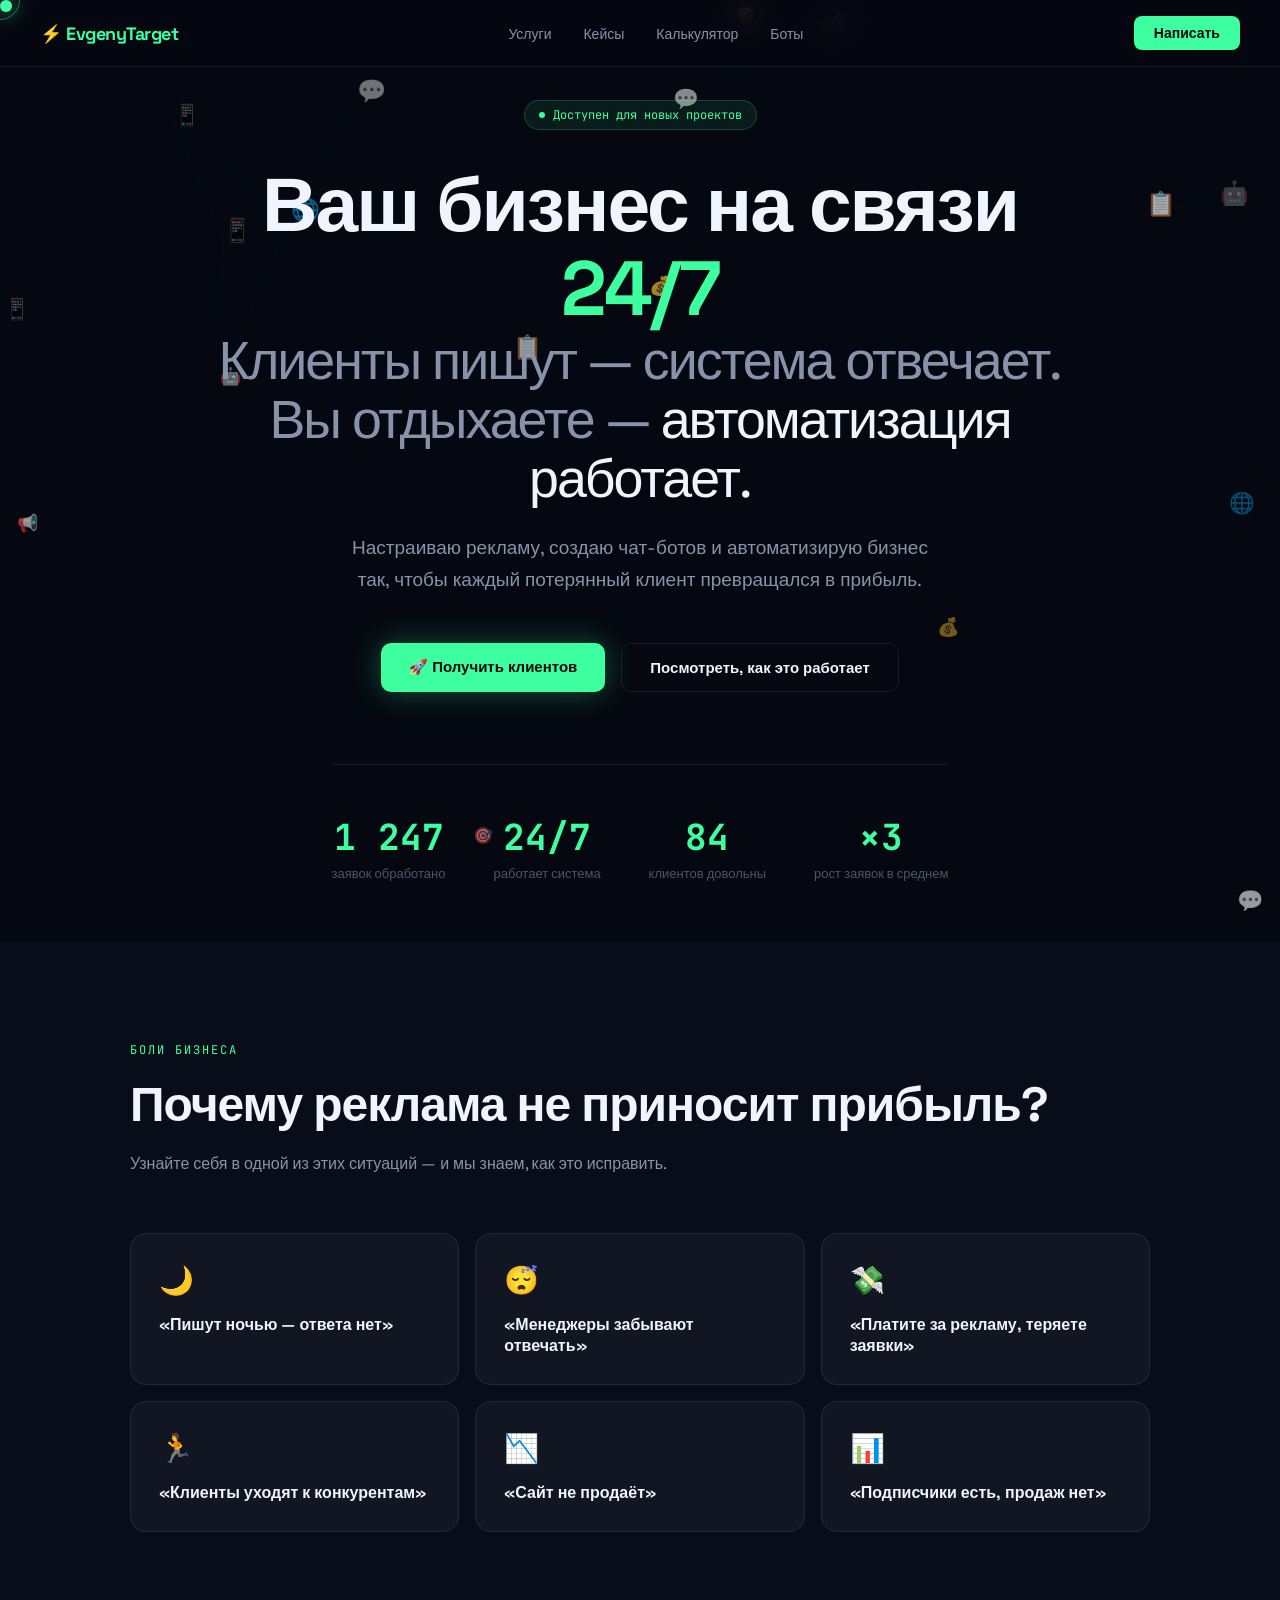
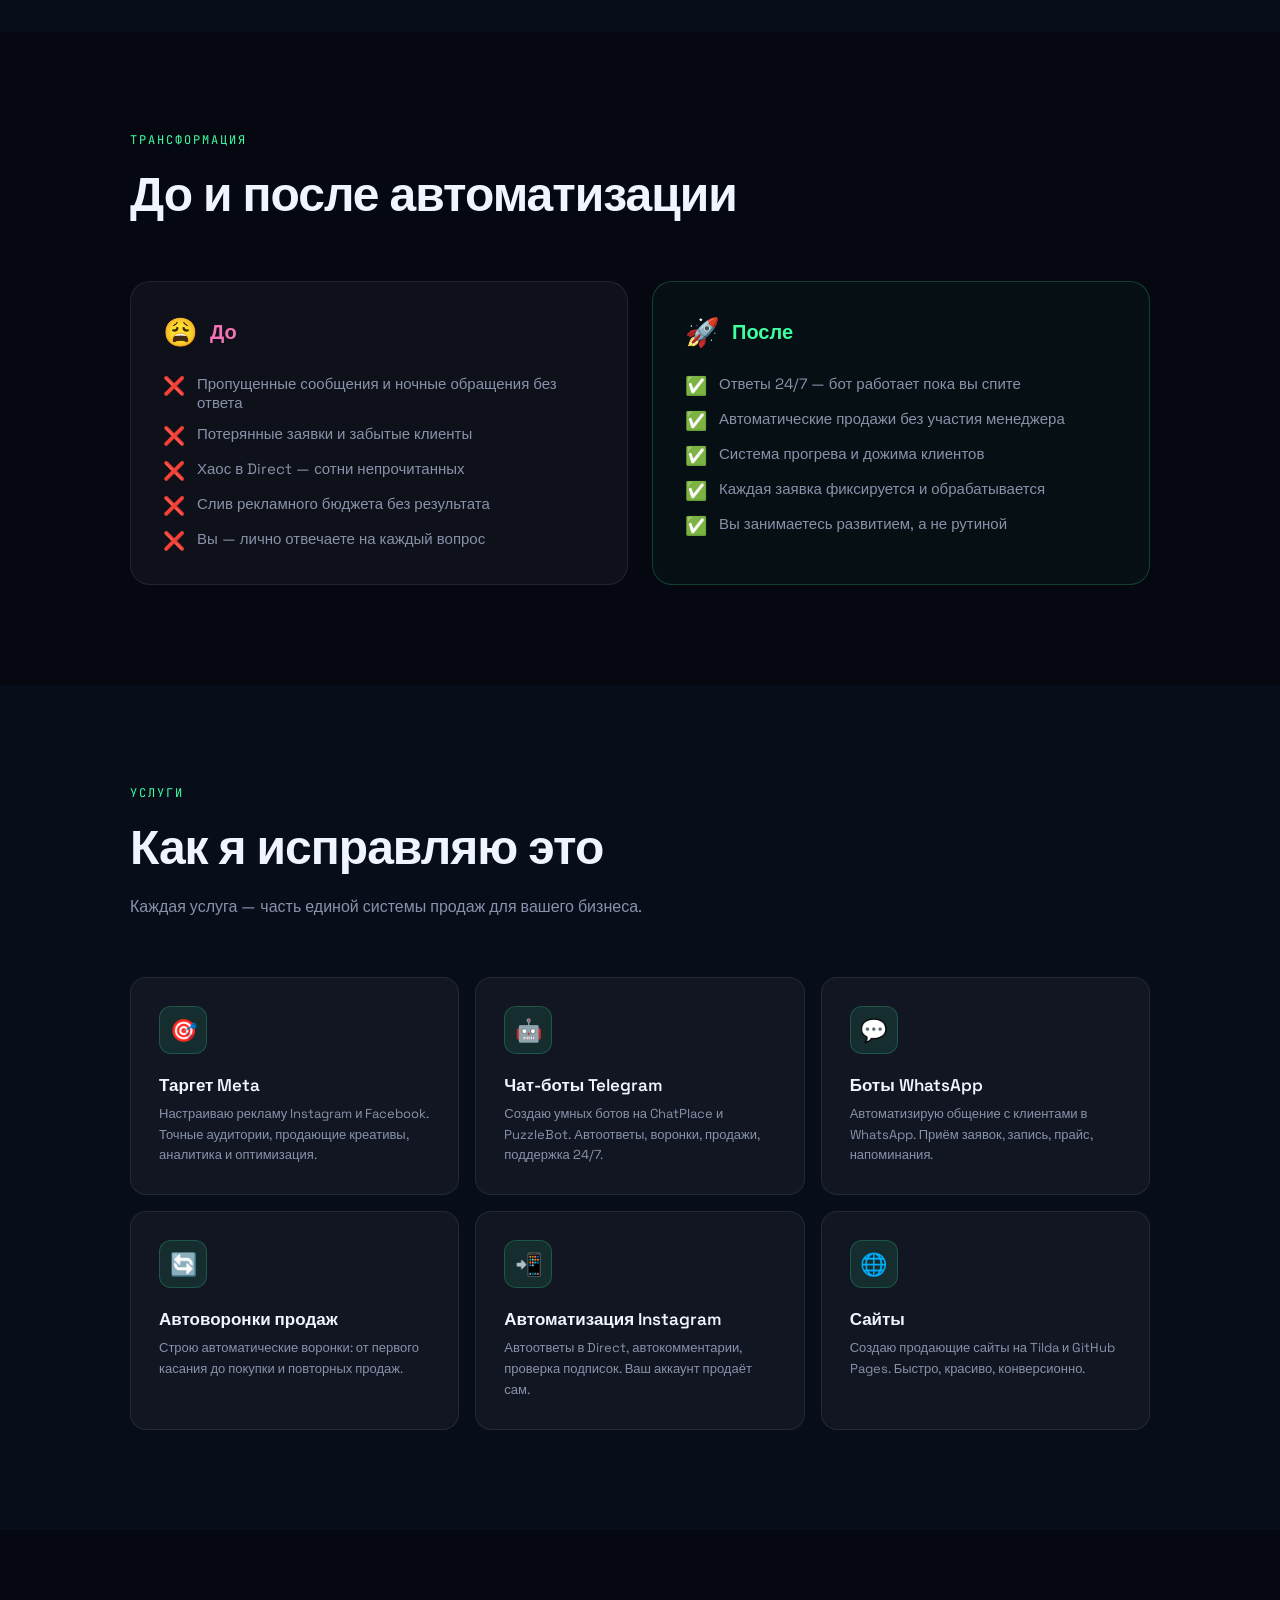
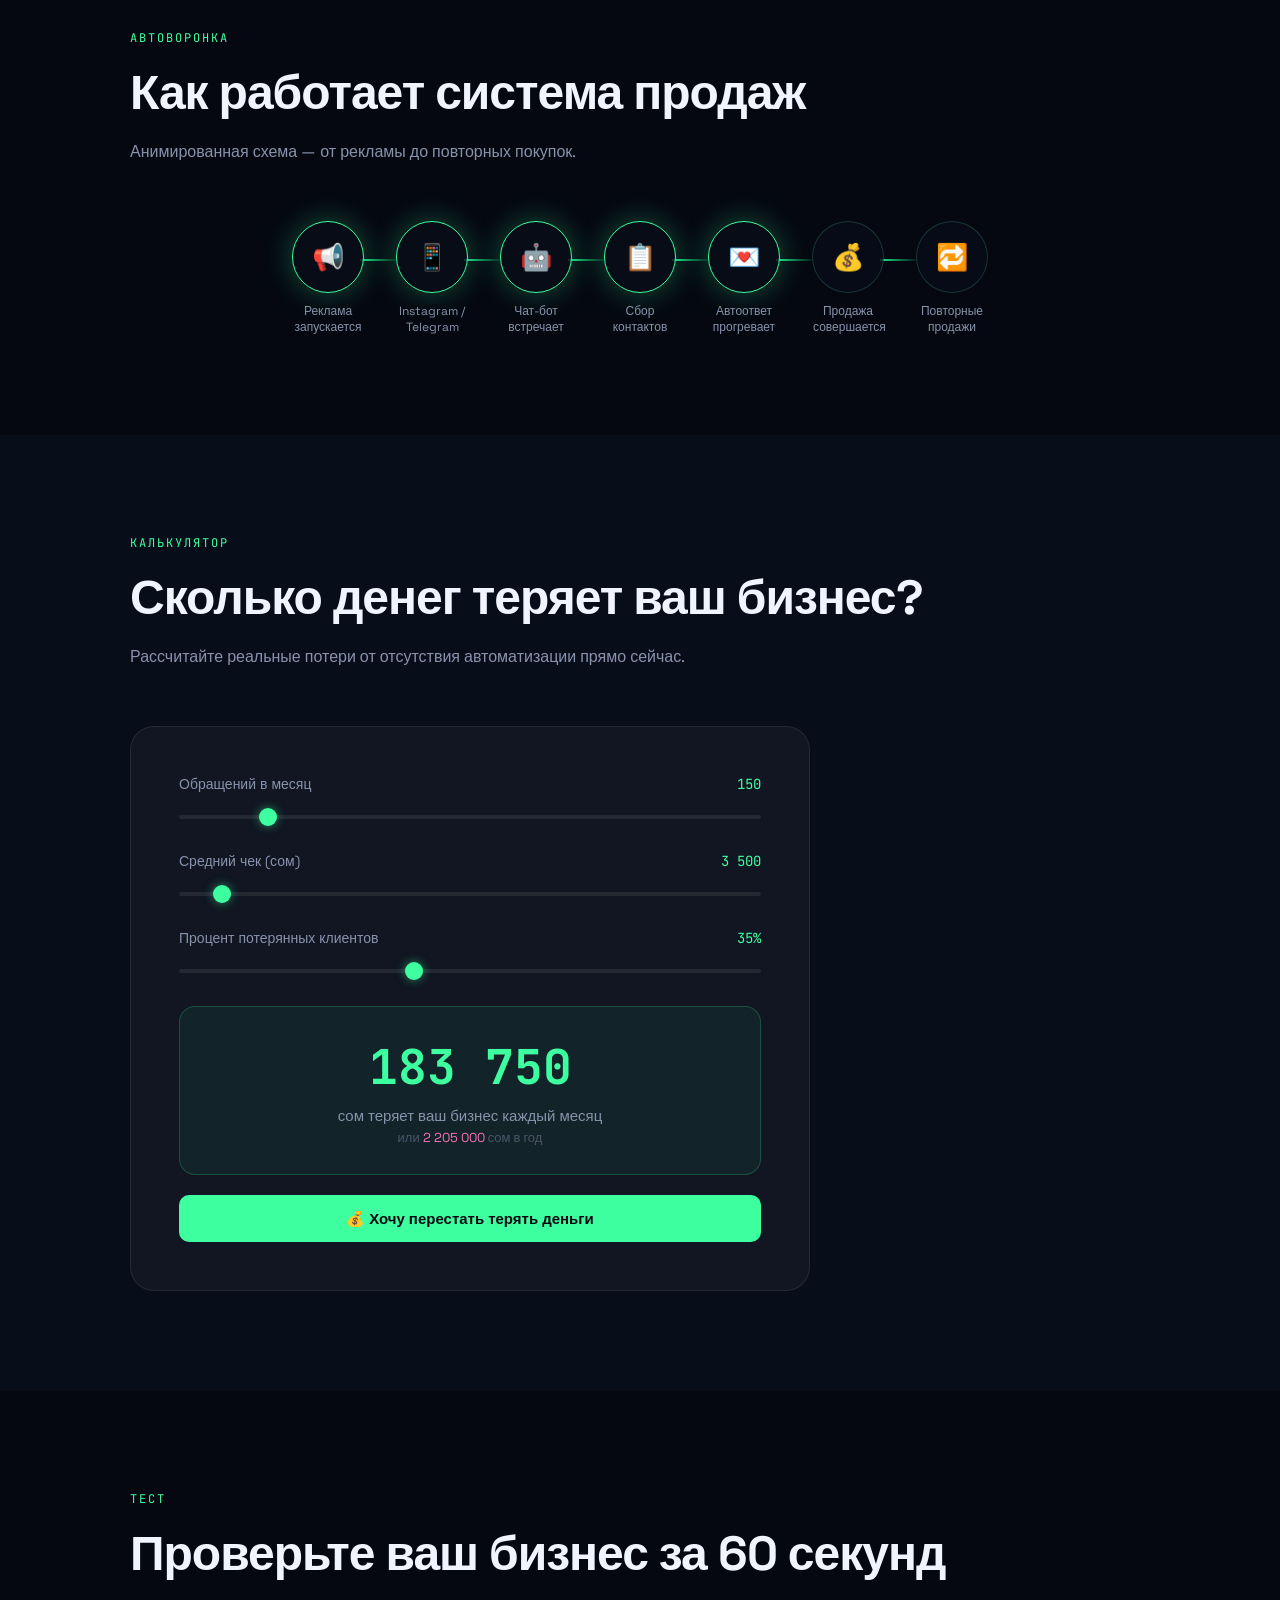
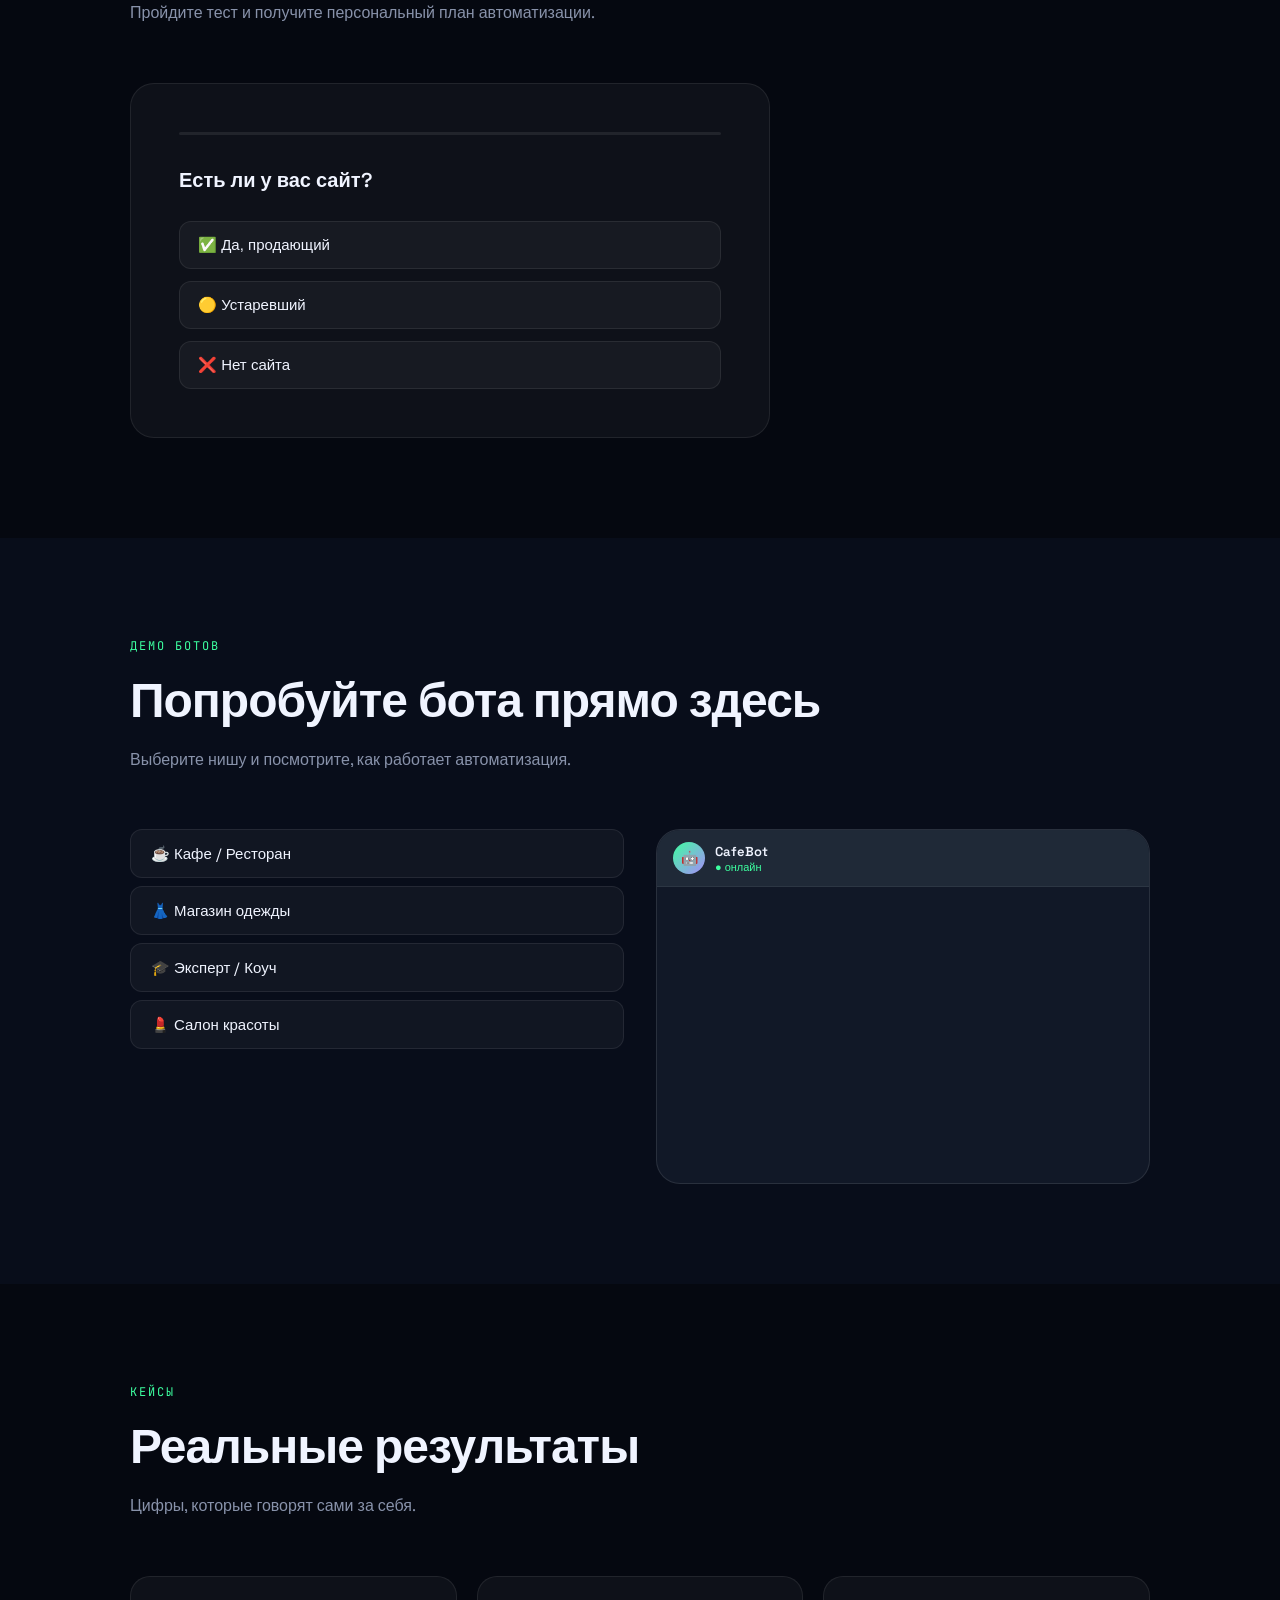
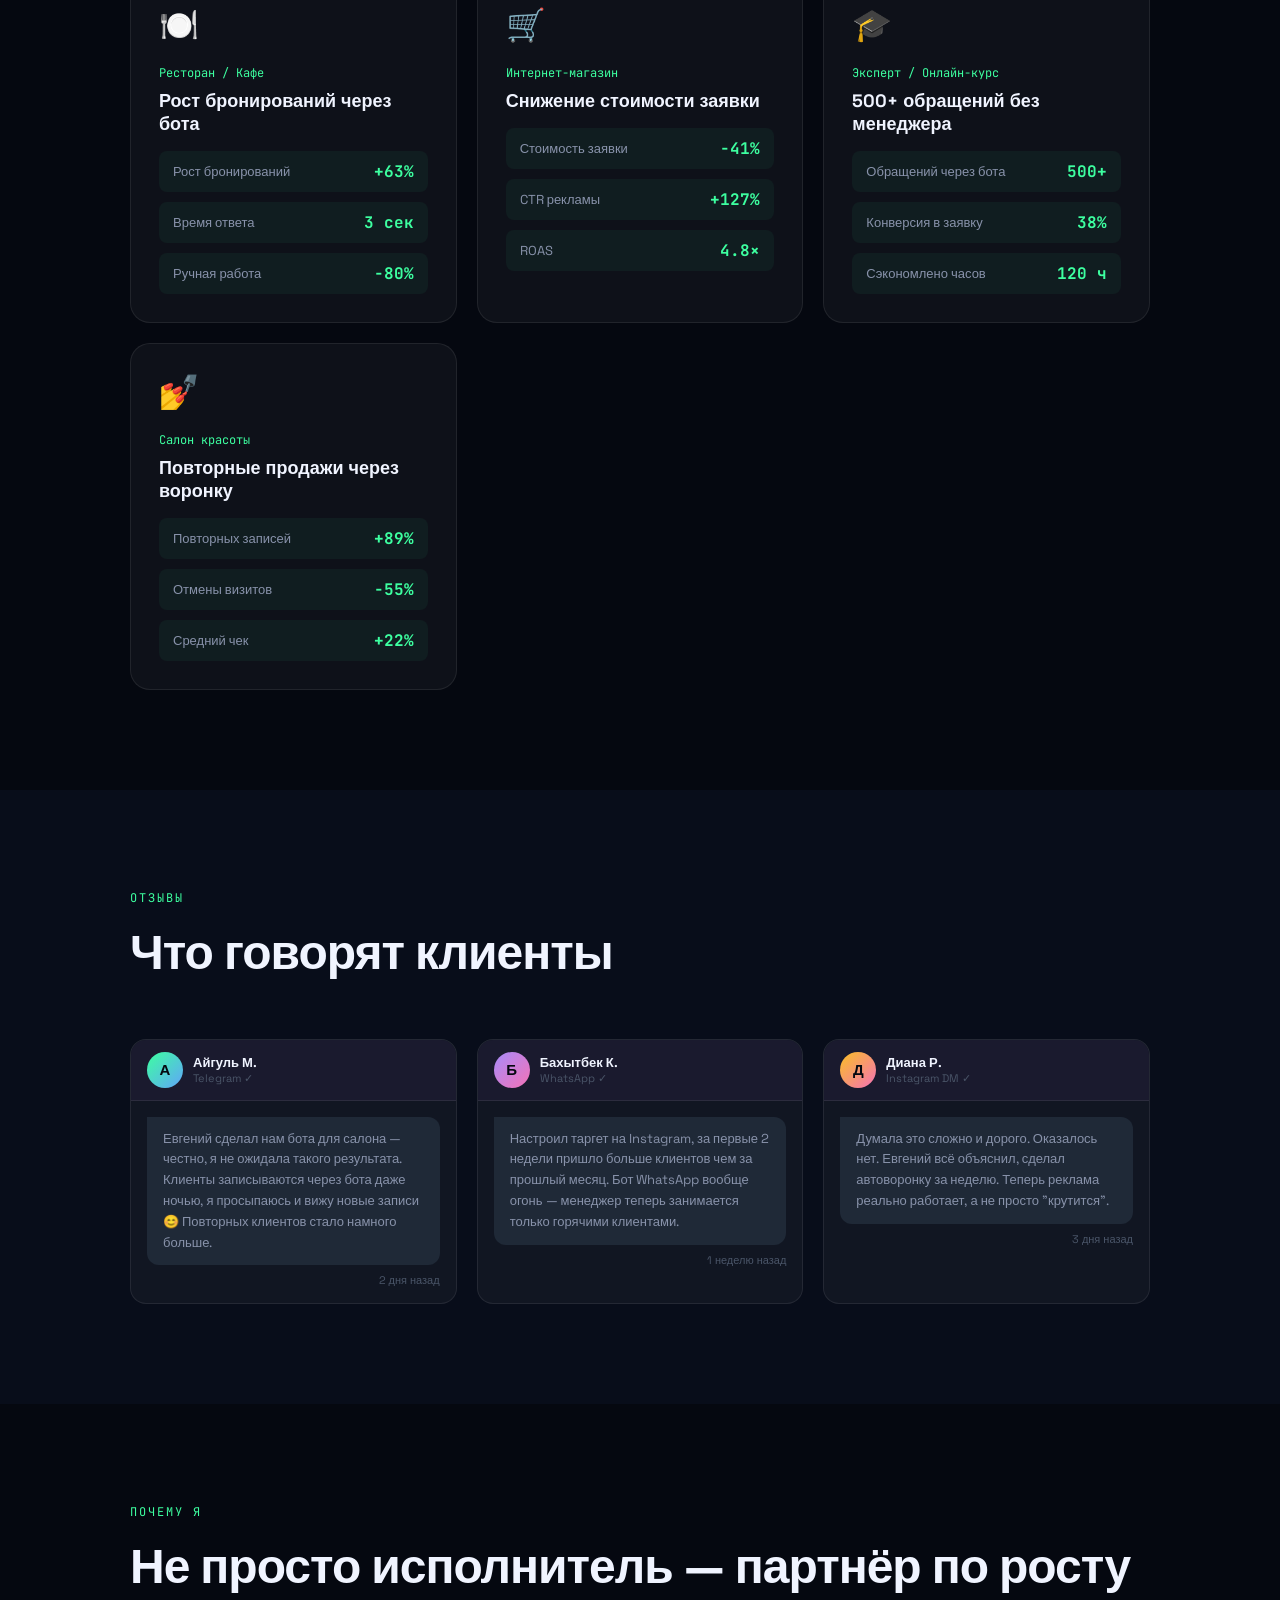
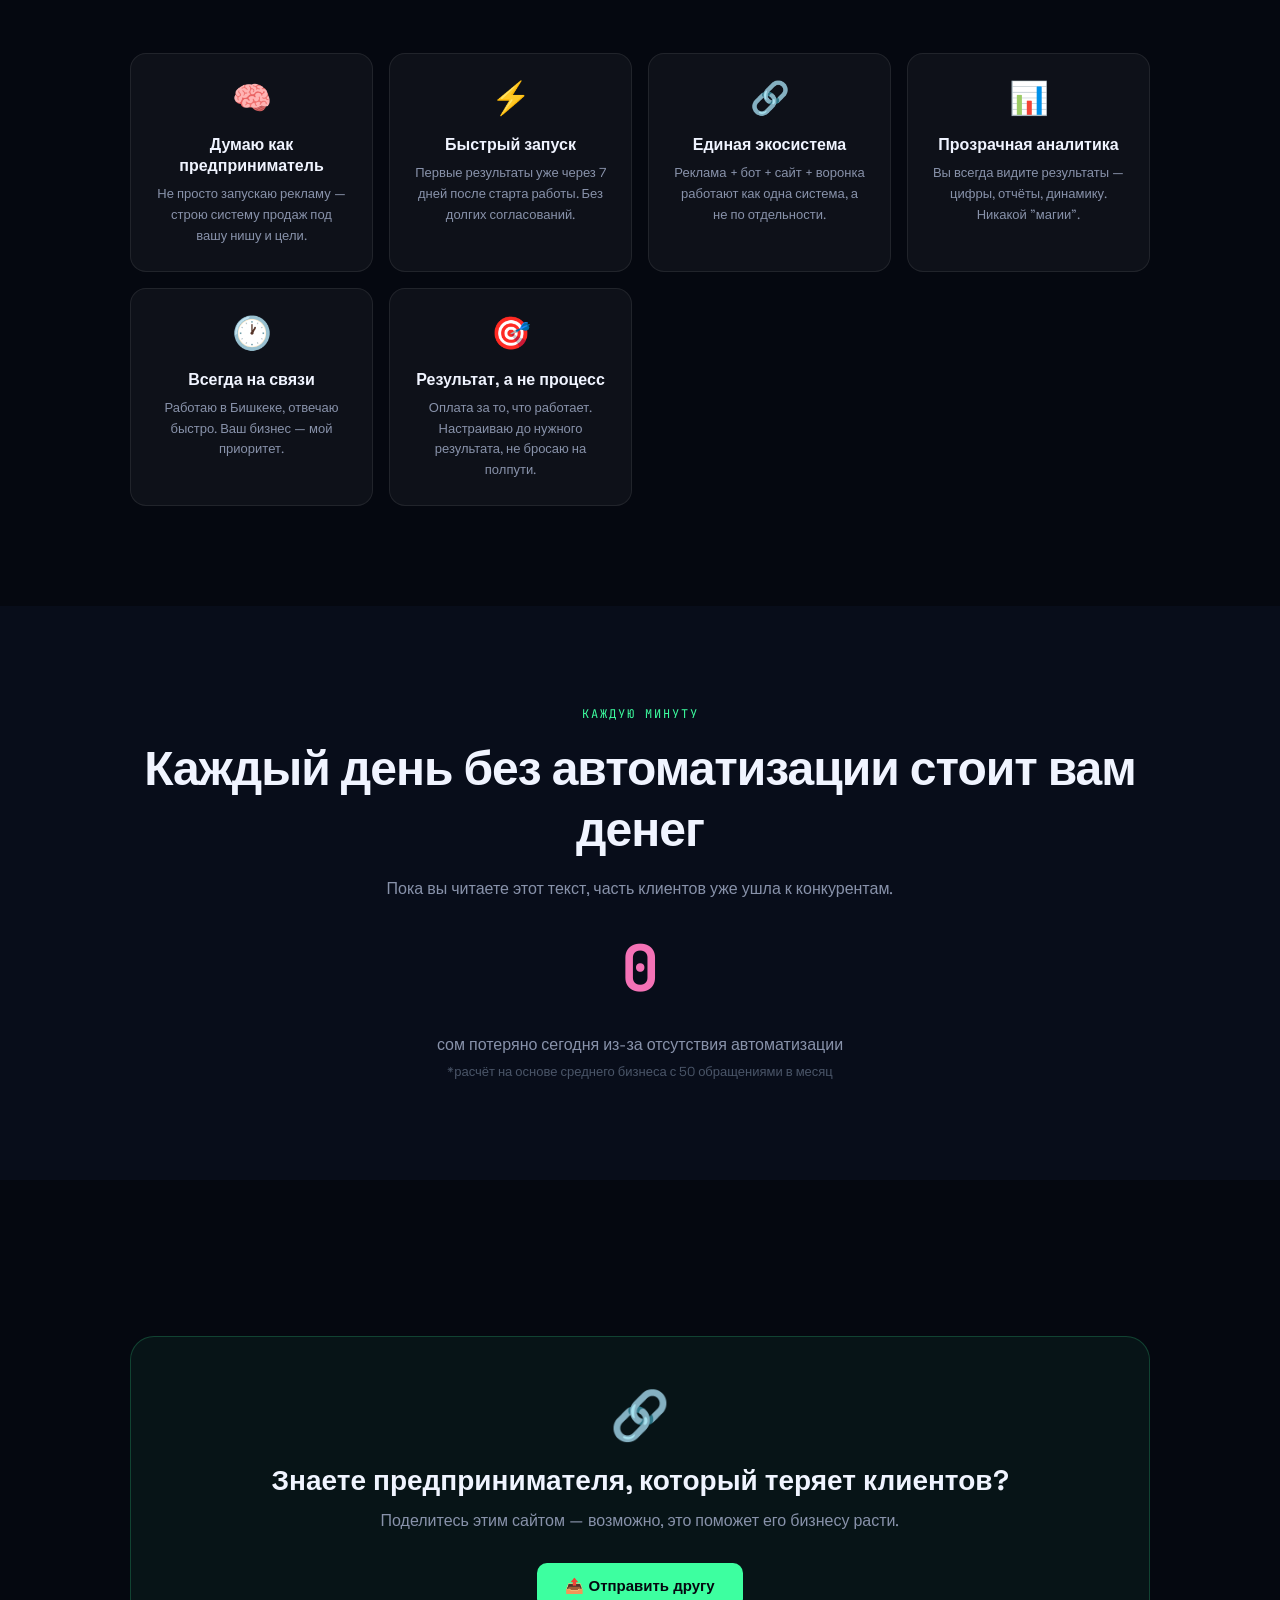
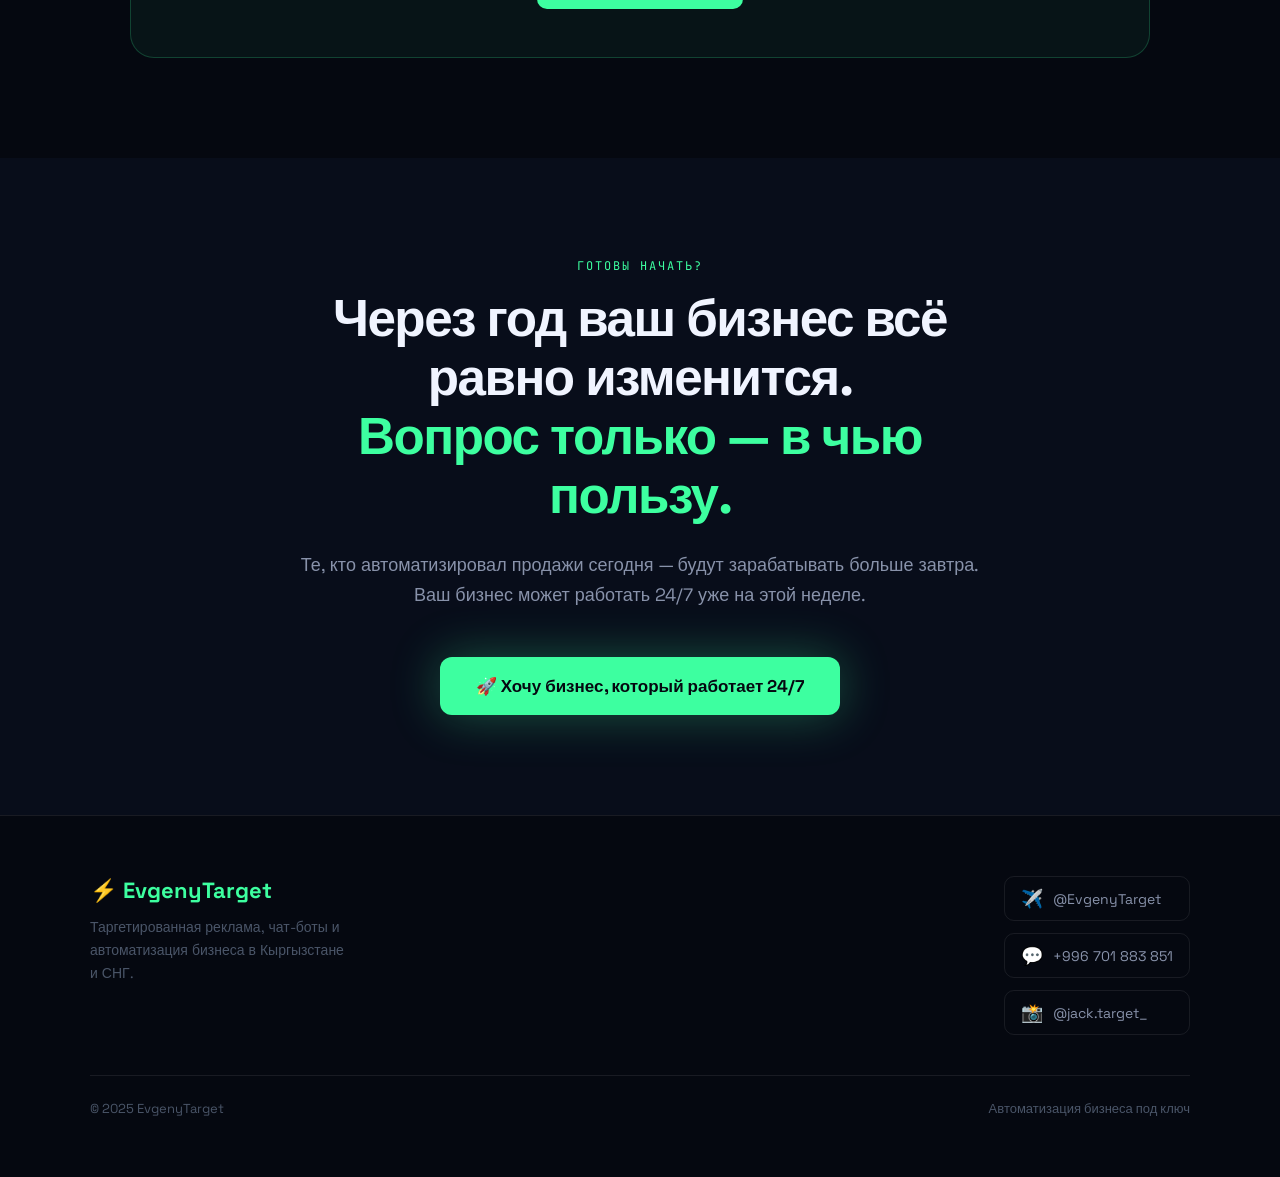
==== index.html @ 38380869 "Add portfolio website" ====
<!DOCTYPE html>
<html lang="ru">
<head>
<meta charset="UTF-8">
<meta name="viewport" content="width=device-width, initial-scale=1.0">
<title>Евгений | Таргет & Автоматизация бизнеса</title>
<meta name="description" content="Настраиваю рекламу, создаю чат-ботов и автоматизирую бизнес. Чат-боты Telegram, WhatsApp, автоворонки, сайты, Meta реклама.">
<meta property="og:title" content="Евгений | Таргет & Автоматизация">
<meta property="og:description" content="Ваш бизнес на связи 24/7. Клиенты пишут — система отвечает.">
<meta property="og:type" content="website">
<link rel="preconnect" href="https://fonts.googleapis.com">
<link rel="preconnect" href="https://fonts.gstatic.com" crossorigin>
<link href="https://fonts.googleapis.com/css2?family=Space+Grotesk:wght@300;400;500;600;700&family=JetBrains+Mono:wght@400;500&display=swap" rel="stylesheet">
<style>
:root {
  --bg: #050810;
  --bg2: #080d1a;
  --bg3: #0d1426;
  --surface: rgba(255,255,255,0.04);
  --border: rgba(255,255,255,0.08);
  --border2: rgba(99,220,170,0.2);
  --teal: #3dffa0;
  --teal2: #1de88a;
  --purple: #a78bfa;
  --blue: #60a5fa;
  --pink: #f472b6;
  --text: #f0f4ff;
  --text2: #8892aa;
  --text3: #4a5568;
  --mono: 'JetBrains Mono', monospace;
  --sans: 'Space Grotesk', sans-serif;
}
*{margin:0;padding:0;box-sizing:border-box}
html{scroll-behavior:smooth}
body{
  background:var(--bg);
  color:var(--text);
  font-family:var(--sans);
  overflow-x:hidden;
  cursor:none;
}
/* CURSOR */
#cursor{
  position:fixed;width:12px;height:12px;
  background:var(--teal);border-radius:50%;
  pointer-events:none;z-index:9999;
  transition:transform 0.15s ease;
  mix-blend-mode:screen;
  box-shadow:0 0 20px var(--teal);
}
#cursor-ring{
  position:fixed;width:40px;height:40px;
  border:1px solid rgba(61,255,160,0.4);
  border-radius:50%;pointer-events:none;
  z-index:9998;transition:all 0.3s ease;
}
/* CANVAS */
#hero-canvas{position:absolute;top:0;left:0;width:100%;height:100%;z-index:0;}

/* NOTIFICATIONS */
.notif{
  position:fixed;bottom:24px;left:24px;
  background:rgba(8,13,26,0.95);
  border:1px solid var(--border2);
  border-radius:12px;padding:12px 16px;
  display:flex;align-items:center;gap:10px;
  font-size:13px;color:var(--text2);
  z-index:1000;backdrop-filter:blur(20px);
  transform:translateX(-200px);opacity:0;
  transition:all 0.4s cubic-bezier(0.34,1.56,0.64,1);
  max-width:300px;
}
.notif.show{transform:translateX(0);opacity:1}
.notif-dot{width:8px;height:8px;background:var(--teal);border-radius:50%;flex-shrink:0;animation:pulse 2s infinite}
@keyframes pulse{0%,100%{box-shadow:0 0 0 0 rgba(61,255,160,0.4)}50%{box-shadow:0 0 0 6px rgba(61,255,160,0)}}

/* NAV */
nav{
  position:fixed;top:0;left:0;right:0;z-index:100;
  padding:16px 40px;display:flex;align-items:center;justify-content:space-between;
  background:rgba(5,8,16,0.7);backdrop-filter:blur(20px);
  border-bottom:1px solid var(--border);
}
.nav-logo{font-size:18px;font-weight:700;color:var(--teal);letter-spacing:-0.5px}
.nav-links{display:flex;gap:32px;list-style:none}
.nav-links a{color:var(--text2);text-decoration:none;font-size:14px;transition:color 0.2s}
.nav-links a:hover{color:var(--teal)}
.nav-cta{
  background:var(--teal);color:#050810;
  padding:8px 20px;border-radius:8px;
  font-size:14px;font-weight:600;text-decoration:none;
  transition:all 0.2s;
}
.nav-cta:hover{background:var(--teal2);transform:translateY(-1px)}

/* SECTIONS */
section{position:relative;z-index:1}

/* HERO */
#hero{
  min-height:100vh;display:flex;align-items:center;justify-content:center;
  padding:100px 40px 60px;position:relative;overflow:hidden;
  flex-direction:column;text-align:center;
}
.hero-badge{
  display:inline-flex;align-items:center;gap:8px;
  background:rgba(61,255,160,0.08);border:1px solid rgba(61,255,160,0.2);
  padding:6px 14px;border-radius:100px;font-size:12px;color:var(--teal);
  font-family:var(--mono);margin-bottom:32px;
}
.hero-badge-dot{width:6px;height:6px;background:var(--teal);border-radius:50%;animation:pulse 2s infinite}
h1.hero-title{
  font-size:clamp(36px,6vw,80px);font-weight:700;
  line-height:1.1;letter-spacing:-2px;
  max-width:900px;margin:0 auto 24px;
}
.hero-title .line{display:block}
.hero-title .accent{color:var(--teal)}
.hero-sub{
  font-size:clamp(15px,2vw,19px);color:var(--text2);
  max-width:580px;margin:0 auto 48px;line-height:1.65;font-weight:400;
}
.hero-btns{display:flex;gap:16px;justify-content:center;flex-wrap:wrap}
.btn-primary{
  background:var(--teal);color:#050810;
  padding:14px 28px;border-radius:10px;
  font-size:15px;font-weight:700;text-decoration:none;
  border:none;cursor:none;transition:all 0.2s;
  box-shadow:0 0 30px rgba(61,255,160,0.3);
}
.btn-primary:hover{transform:translateY(-2px);box-shadow:0 0 50px rgba(61,255,160,0.5)}
.btn-ghost{
  background:transparent;color:var(--text);
  padding:14px 28px;border-radius:10px;
  font-size:15px;font-weight:600;text-decoration:none;
  border:1px solid var(--border);cursor:none;transition:all 0.2s;
}
.btn-ghost:hover{border-color:rgba(255,255,255,0.3);background:var(--surface)}
.hero-stats{
  display:flex;gap:48px;margin-top:72px;
  padding-top:48px;border-top:1px solid var(--border);
}
.stat-item{text-align:center}
.stat-num{font-size:36px;font-weight:700;color:var(--teal);font-family:var(--mono)}
.stat-label{font-size:13px;color:var(--text3);margin-top:4px}

/* ECO NODES */
.eco-container{
  position:absolute;inset:0;pointer-events:none;overflow:hidden;
}

/* SECTION COMMON */
.section-inner{max-width:1100px;margin:0 auto;padding:100px 40px}
.section-label{
  font-family:var(--mono);font-size:12px;color:var(--teal);
  letter-spacing:2px;text-transform:uppercase;margin-bottom:16px;
}
.section-title{font-size:clamp(28px,4vw,48px);font-weight:700;letter-spacing:-1px;margin-bottom:16px}
.section-sub{font-size:16px;color:var(--text2);line-height:1.65;max-width:560px}

/* PAINS */
#pains{background:var(--bg2)}
.pains-grid{
  display:grid;grid-template-columns:repeat(auto-fit,minmax(280px,1fr));
  gap:16px;margin-top:56px;
}
.pain-card{
  background:var(--surface);border:1px solid var(--border);
  border-radius:16px;padding:28px;cursor:none;
  transition:all 0.3s;position:relative;overflow:hidden;
}
.pain-card::before{
  content:'';position:absolute;inset:0;
  background:linear-gradient(135deg,rgba(244,114,182,0.06),transparent);
  opacity:0;transition:opacity 0.3s;
}
.pain-card:hover{border-color:rgba(244,114,182,0.3);transform:translateY(-4px)}
.pain-card:hover::before{opacity:1}
.pain-card:hover .pain-detail{max-height:100px;opacity:1;margin-top:12px}
.pain-icon{font-size:28px;margin-bottom:16px}
.pain-title{font-size:16px;font-weight:600;margin-bottom:0}
.pain-detail{
  font-size:13px;color:var(--text2);line-height:1.6;
  max-height:0;opacity:0;overflow:hidden;transition:all 0.3s;
}

/* BEFORE/AFTER */
#before-after{background:var(--bg)}
.ba-grid{display:grid;grid-template-columns:1fr 1fr;gap:24px;margin-top:56px}
.ba-card{background:var(--surface);border:1px solid var(--border);border-radius:20px;padding:32px}
.ba-card.after{border-color:rgba(61,255,160,0.2);background:rgba(61,255,160,0.03)}
.ba-head{display:flex;align-items:center;gap:12px;margin-bottom:24px}
.ba-head h3{font-size:20px;font-weight:700}
.ba-items{display:flex;flex-direction:column;gap:12px}
.ba-item{display:flex;align-items:flex-start;gap:12px;font-size:15px;color:var(--text2)}
.ba-item span:first-child{font-size:18px;flex-shrink:0}

/* SERVICES */
#services{background:var(--bg2)}
.services-grid{
  display:grid;grid-template-columns:repeat(auto-fit,minmax(300px,1fr));
  gap:16px;margin-top:56px;
}
.service-card{
  background:var(--surface);border:1px solid var(--border);
  border-radius:16px;padding:28px;cursor:none;
  transition:all 0.3s;position:relative;overflow:hidden;
}
.service-card:hover{transform:translateY(-6px);border-color:var(--border2)}
.service-card:hover .svc-glow{opacity:1}
.svc-glow{
  position:absolute;top:-40px;right:-40px;
  width:120px;height:120px;border-radius:50%;
  background:radial-gradient(circle,rgba(61,255,160,0.15),transparent 70%);
  opacity:0;transition:opacity 0.3s;
}
.svc-icon{
  width:48px;height:48px;border-radius:12px;
  background:rgba(61,255,160,0.1);border:1px solid rgba(61,255,160,0.2);
  display:flex;align-items:center;justify-content:center;
  font-size:22px;margin-bottom:20px;
}
.svc-title{font-size:17px;font-weight:600;margin-bottom:8px}
.svc-desc{font-size:13px;color:var(--text2);line-height:1.6}

/* FUNNEL */
#funnel{background:var(--bg)}
.funnel-steps{
  display:flex;align-items:center;flex-wrap:wrap;gap:0;margin-top:56px;
  justify-content:center;
}
.funnel-step{
  display:flex;flex-direction:column;align-items:center;
  text-align:center;
}
.f-node{
  width:72px;height:72px;border-radius:50%;
  border:1px solid var(--border2);
  display:flex;align-items:center;justify-content:center;
  font-size:26px;background:rgba(8,13,26,0.8);
  position:relative;cursor:none;
  transition:all 0.3s;
}
.f-node.active{
  border-color:var(--teal);
  box-shadow:0 0 30px rgba(61,255,160,0.3);
}
.f-label{font-size:12px;color:var(--text2);margin-top:10px;max-width:70px}
.f-arrow{
  width:40px;height:2px;background:linear-gradient(90deg,var(--teal2),transparent);
  margin:0 -4px;margin-top:-36px;
}

/* CALCULATOR */
#calculator{background:var(--bg2)}
.calc-box{
  background:var(--surface);border:1px solid var(--border);
  border-radius:24px;padding:48px;margin-top:56px;
  max-width:680px;
}
.calc-row{margin-bottom:28px}
.calc-label{font-size:14px;color:var(--text2);margin-bottom:10px;display:flex;justify-content:space-between}
.calc-label span{color:var(--teal);font-family:var(--mono)}
input[type=range]{
  width:100%;-webkit-appearance:none;height:4px;
  background:var(--border);border-radius:4px;outline:none;cursor:none;
}
input[type=range]::-webkit-slider-thumb{
  -webkit-appearance:none;width:18px;height:18px;border-radius:50%;
  background:var(--teal);cursor:none;
  box-shadow:0 0 10px rgba(61,255,160,0.5);
}
.calc-result{
  background:rgba(61,255,160,0.06);border:1px solid rgba(61,255,160,0.2);
  border-radius:16px;padding:28px;text-align:center;margin-top:12px;
}
.calc-result-num{
  font-size:48px;font-weight:700;color:var(--teal);
  font-family:var(--mono);
}
.calc-result-label{font-size:15px;color:var(--text2);margin-top:8px}
.calc-cta{
  display:block;text-align:center;background:var(--teal);
  color:#050810;padding:14px 28px;border-radius:10px;
  font-size:15px;font-weight:700;text-decoration:none;
  margin-top:20px;cursor:none;border:none;width:100%;
  transition:all 0.2s;
}
.calc-cta:hover{background:var(--teal2)}

/* QUIZ */
#quiz{background:var(--bg)}
.quiz-box{
  background:var(--surface);border:1px solid var(--border);
  border-radius:24px;padding:48px;margin-top:56px;max-width:640px;
}
.quiz-q{font-size:20px;font-weight:600;margin-bottom:28px}
.quiz-progress{
  height:3px;background:var(--border);border-radius:4px;
  margin-bottom:32px;
}
.quiz-bar{height:100%;background:var(--teal);border-radius:4px;transition:width 0.4s}
.quiz-options{display:flex;flex-direction:column;gap:12px}
.quiz-opt{
  background:var(--surface);border:1px solid var(--border);
  border-radius:12px;padding:14px 18px;cursor:none;
  font-size:15px;transition:all 0.2s;text-align:left;color:var(--text);
}
.quiz-opt:hover,.quiz-opt.selected{
  border-color:var(--teal);background:rgba(61,255,160,0.06);
  color:var(--teal);
}
.quiz-result{
  background:rgba(61,255,160,0.06);border:1px solid rgba(61,255,160,0.2);
  border-radius:16px;padding:28px;display:none;
}
.quiz-score{font-size:48px;font-weight:700;color:var(--teal);font-family:var(--mono);margin-bottom:8px}
.quiz-score-label{font-size:16px;color:var(--text2);margin-bottom:20px}

/* BOT SIMULATOR */
#botsim{background:var(--bg2)}
.sim-wrap{margin-top:56px;display:grid;grid-template-columns:1fr 1fr;gap:32px;align-items:start}
.sim-cats{display:flex;flex-direction:column;gap:8px}
.sim-cat{
  background:var(--surface);border:1px solid var(--border);
  border-radius:12px;padding:14px 20px;cursor:none;
  font-size:15px;transition:all 0.2s;
}
.sim-cat.active,.sim-cat:hover{
  border-color:var(--teal);color:var(--teal);
  background:rgba(61,255,160,0.06);
}
.sim-phone{
  background:#111827;border-radius:24px;
  border:1px solid rgba(255,255,255,0.1);
  overflow:hidden;
}
.sim-header{
  background:#1f2937;padding:12px 16px;
  display:flex;align-items:center;gap:10px;
  border-bottom:1px solid rgba(255,255,255,0.06);
}
.sim-avatar{
  width:32px;height:32px;border-radius:50%;
  background:linear-gradient(135deg,var(--teal),var(--purple));
  display:flex;align-items:center;justify-content:center;
  font-size:14px;
}
.sim-hname{font-size:13px;font-weight:600}
.sim-hstatus{font-size:11px;color:var(--teal)}
.sim-msgs{padding:16px;display:flex;flex-direction:column;gap:10px;min-height:280px}
.msg{
  max-width:75%;padding:10px 14px;border-radius:12px;
  font-size:13px;line-height:1.5;
}
.msg-bot{
  background:#1f2937;align-self:flex-start;
  border-radius:12px 12px 12px 2px;
}
.msg-user{
  background:rgba(61,255,160,0.15);align-self:flex-end;
  border-radius:12px 12px 2px 12px;color:var(--teal);
}
.sim-btns{padding:0 16px 16px;display:flex;flex-wrap:wrap;gap:8px}
.sim-btn{
  background:rgba(255,255,255,0.05);
  border:1px solid rgba(255,255,255,0.1);
  border-radius:8px;padding:8px 12px;
  font-size:12px;cursor:none;color:var(--text2);
  transition:all 0.2s;
}
.sim-btn:hover{border-color:var(--teal);color:var(--teal)}

/* CASES */
#cases{background:var(--bg)}
.cases-grid{
  display:grid;grid-template-columns:repeat(auto-fit,minmax(260px,1fr));
  gap:20px;margin-top:56px;
}
.case-card{
  background:var(--surface);border:1px solid var(--border);
  border-radius:20px;padding:28px;
}
.case-emoji{font-size:32px;margin-bottom:20px}
.case-niche{font-size:12px;color:var(--teal);font-family:var(--mono);margin-bottom:8px}
.case-title{font-size:18px;font-weight:700;margin-bottom:16px}
.case-metrics{display:flex;flex-direction:column;gap:10px}
.case-metric{
  display:flex;align-items:center;justify-content:space-between;
  background:rgba(61,255,160,0.05);border-radius:8px;padding:10px 14px;
}
.case-metric-label{font-size:13px;color:var(--text2)}
.case-metric-val{font-size:16px;font-weight:700;color:var(--teal);font-family:var(--mono)}

/* REVIEWS */
#reviews{background:var(--bg2)}
.reviews-grid{
  display:grid;grid-template-columns:repeat(auto-fit,minmax(300px,1fr));
  gap:20px;margin-top:56px;
}
.review-card{
  background:var(--surface);border:1px solid var(--border);
  border-radius:16px;overflow:hidden;
}
.review-head{
  background:#1a1a2e;padding:12px 16px;
  display:flex;align-items:center;gap:10px;
  border-bottom:1px solid var(--border);
}
.review-av{
  width:36px;height:36px;border-radius:50%;
  display:flex;align-items:center;justify-content:center;
  font-size:15px;font-weight:700;color:#050810;
}
.review-name{font-size:13px;font-weight:600}
.review-platform{font-size:11px;color:var(--text3)}
.review-body{padding:16px}
.review-bubble{
  background:#1f2937;border-radius:0 12px 12px 12px;
  padding:12px 16px;font-size:13px;color:var(--text2);line-height:1.6;
  margin-bottom:8px;
}
.review-time{font-size:11px;color:var(--text3);text-align:right}

/* WHY ME */
#why{background:var(--bg)}
.why-grid{
  display:grid;grid-template-columns:repeat(auto-fit,minmax(220px,1fr));
  gap:16px;margin-top:56px;
}
.why-card{
  background:var(--surface);border:1px solid var(--border);
  border-radius:16px;padding:24px;text-align:center;
  transition:all 0.3s;
}
.why-card:hover{border-color:var(--border2);transform:translateY(-4px)}
.why-icon{font-size:32px;margin-bottom:16px}
.why-title{font-size:16px;font-weight:600;margin-bottom:8px}
.why-desc{font-size:13px;color:var(--text2);line-height:1.6}

/* URGENCY */
#urgency{background:var(--bg2);text-align:center}
.urgency-counter{
  font-size:64px;font-weight:700;color:var(--pink);
  font-family:var(--mono);margin:24px 0;
}
.urgency-label{font-size:16px;color:var(--text2)}

/* SHARE */
#share{background:var(--bg)}
.share-box{
  background:rgba(61,255,160,0.05);border:1px solid rgba(61,255,160,0.2);
  border-radius:24px;padding:48px;text-align:center;margin-top:56px;
}
.share-box h2{font-size:28px;font-weight:700;margin-bottom:12px}
.share-box p{font-size:16px;color:var(--text2);margin-bottom:32px}
.share-btn{
  background:var(--teal);color:#050810;
  padding:14px 28px;border-radius:10px;
  font-size:15px;font-weight:700;cursor:none;
  border:none;transition:all 0.2s;display:inline-flex;align-items:center;gap:8px;
}
.share-btn:hover{background:var(--teal2);transform:translateY(-2px)}

/* FINAL CTA */
#final-cta{background:var(--bg2);text-align:center}
.final-inner{max-width:760px;margin:0 auto;padding:100px 40px}
.final-cta-title{font-size:clamp(28px,4vw,52px);font-weight:700;letter-spacing:-1.5px;margin-bottom:24px;line-height:1.15}
.final-cta-sub{font-size:18px;color:var(--text2);margin-bottom:48px;line-height:1.65}
.final-btn{
  background:var(--teal);color:#050810;
  padding:18px 36px;border-radius:12px;
  font-size:17px;font-weight:700;text-decoration:none;
  border:none;cursor:none;display:inline-flex;align-items:center;gap:10px;
  box-shadow:0 0 50px rgba(61,255,160,0.3);transition:all 0.2s;
}
.final-btn:hover{background:var(--teal2);transform:translateY(-3px);box-shadow:0 0 80px rgba(61,255,160,0.5)}

/* CONTACTS */
footer{background:var(--bg);border-top:1px solid var(--border);padding:60px 40px}
.footer-inner{max-width:1100px;margin:0 auto;display:flex;justify-content:space-between;flex-wrap:wrap;gap:40px}
.footer-brand .logo{font-size:22px;font-weight:700;color:var(--teal);margin-bottom:12px}
.footer-brand p{font-size:14px;color:var(--text3);max-width:260px;line-height:1.65}
.footer-contacts{display:flex;flex-direction:column;gap:12px}
.footer-link{
  display:flex;align-items:center;gap:10px;
  color:var(--text2);text-decoration:none;font-size:14px;
  padding:10px 16px;border-radius:10px;border:1px solid var(--border);
  transition:all 0.2s;
}
.footer-link:hover{border-color:var(--border2);color:var(--teal)}
.footer-link-icon{font-size:18px}
.footer-bottom{
  max-width:1100px;margin:40px auto 0;
  padding-top:24px;border-top:1px solid var(--border);
  display:flex;justify-content:space-between;
  font-size:13px;color:var(--text3);
}

/* EASTER EGG */
#easter{
  position:fixed;inset:0;background:rgba(5,8,16,0.97);
  z-index:500;display:none;flex-direction:column;
  align-items:center;justify-content:center;padding:40px;
  backdrop-filter:blur(20px);
}
#easter.show{display:flex}
.easter-title{font-size:36px;font-weight:700;color:var(--teal);margin-bottom:24px;text-align:center}
.easter-input{
  background:var(--surface);border:1px solid var(--border);
  border-radius:12px;padding:14px 20px;font-size:16px;
  color:var(--text);font-family:var(--sans);width:100%;max-width:400px;
  outline:none;margin-bottom:16px;transition:border-color 0.2s;
  font-family:var(--mono);
}
.easter-input:focus{border-color:var(--teal)}
#easter-vip{display:none;max-width:560px;text-align:center}
#easter-vip h2{font-size:28px;font-weight:700;margin-bottom:16px}
#easter-vip p{font-size:15px;color:var(--text2);line-height:1.65;margin-bottom:24px}
.vip-items{display:flex;flex-direction:column;gap:10px;margin-bottom:28px;text-align:left}
.vip-item{
  background:rgba(61,255,160,0.06);border:1px solid rgba(61,255,160,0.15);
  border-radius:10px;padding:12px 16px;font-size:14px;color:var(--text2);
}
.easter-close{
  position:absolute;top:24px;right:24px;
  background:none;border:1px solid var(--border);
  border-radius:8px;padding:8px 14px;color:var(--text2);
  cursor:none;font-size:13px;transition:all 0.2s;
}
.easter-close:hover{border-color:var(--text2);color:var(--text)}

/* EXIT INTENT */
#exit-modal{
  position:fixed;inset:0;background:rgba(5,8,16,0.85);
  z-index:600;display:none;align-items:center;justify-content:center;
  backdrop-filter:blur(20px);
}
#exit-modal.show{display:flex}
.exit-box{
  background:var(--bg3);border:1px solid var(--border);
  border-radius:24px;padding:48px;max-width:480px;
  text-align:center;
}
.exit-box h2{font-size:28px;font-weight:700;margin-bottom:12px}
.exit-box p{font-size:15px;color:var(--text2);margin-bottom:32px;line-height:1.65}
.exit-close{
  display:block;margin-top:16px;
  font-size:13px;color:var(--text3);cursor:none;
  background:none;border:none;color:var(--text3);
}
.exit-close:hover{color:var(--text2)}

/* SCROLL REVEAL */
.reveal{opacity:0;transform:translateY(30px);transition:all 0.6s cubic-bezier(0.22,1,0.36,1)}
.reveal.visible{opacity:1;transform:none}

/* MOBILE */
@media(max-width:768px){
  nav{padding:12px 20px}
  .nav-links{display:none}
  .hero-stats{flex-wrap:wrap;gap:24px;justify-content:center}
  .ba-grid,.sim-wrap{grid-template-columns:1fr}
  .funnel-steps{flex-wrap:wrap;gap:16px}
  .f-arrow{display:none}
  .section-inner{padding:64px 20px}
  footer{padding:40px 20px}
  .footer-inner{flex-direction:column}
}
</style>
</head>
<body>

<!-- Custom cursor -->
<div id="cursor"></div>
<div id="cursor-ring"></div>

<!-- Notification -->
<div class="notif" id="notif">
  <div class="notif-dot"></div>
  <span id="notif-text">🔔 Новая заявка обработана ботом</span>
</div>

<!-- Exit intent -->
<div id="exit-modal">
  <div class="exit-box">
    <div style="font-size:40px;margin-bottom:16px">📋</div>
    <h2>Подождите!</h2>
    <p>Перед уходом заберите бесплатный чек-лист:<br><strong style="color:var(--teal)">"7 причин, почему бизнес теряет клиентов<br>в Instagram и WhatsApp"</strong></p>
    <a href="https://t.me/EvgenyTarget" target="_blank" class="btn-primary" style="display:inline-block;margin-bottom:0">📩 Получить в Telegram</a>
    <button class="exit-close" onclick="document.getElementById('exit-modal').classList.remove('show')">Нет, спасибо</button>
  </div>
</div>

<!-- Easter egg -->
<div id="easter">
  <button class="easter-close" onclick="document.getElementById('easter').classList.remove('show')">✕ Закрыть</button>
  <div id="easter-prompt">
    <div style="font-size:56px;margin-bottom:16px">🔐</div>
    <h2 style="font-size:28px;font-weight:700;margin-bottom:8px">Нашли секретный уровень?</h2>
    <p style="color:var(--text2);margin-bottom:28px">Введите кодовое слово</p>
    <input class="easter-input" id="easter-input" placeholder="Введите кодовое слово..." onkeyup="checkEaster(this.value)" autocomplete="off">
    <p style="font-size:12px;color:var(--text3)">Подсказка: это то, чем работает ваш бизнес без вас</p>
  </div>
  <div id="easter-vip">
    <div style="font-size:56px;margin-bottom:16px">🎁</div>
    <h2>Бонус для тех, кто дошёл до конца</h2>
    <p>Вы получаете эксклюзивный разбор и материалы, которые я не публикую открыто:</p>
    <div class="vip-items">
      <div class="vip-item">📊 Мини-разбор типичного бизнеса в вашей нише</div>
      <div class="vip-item">❌ 5 главных ошибок в рекламе, которые сливают бюджет</div>
      <div class="vip-item">🔄 Реальный пример автоворонки с результатами</div>
    </div>
    <a href="https://t.me/EvgenyTarget" target="_blank" class="btn-primary" style="display:inline-block">🚀 Получить разбор для моего бизнеса</a>
  </div>
</div>

<!-- NAV -->
<nav>
  <div class="nav-logo">⚡ EvgenyTarget</div>
  <ul class="nav-links">
    <li><a href="#services">Услуги</a></li>
    <li><a href="#cases">Кейсы</a></li>
    <li><a href="#calculator">Калькулятор</a></li>
    <li><a href="#botsim">Боты</a></li>
  </ul>
  <a href="https://t.me/EvgenyTarget" target="_blank" class="nav-cta">Написать</a>
</nav>

<!-- HERO -->
<section id="hero">
  <canvas id="hero-canvas"></canvas>
  <div style="position:relative;z-index:2;display:flex;flex-direction:column;align-items:center">
    <div class="hero-badge">
      <div class="hero-badge-dot"></div>
      Доступен для новых проектов
    </div>
    <h1 class="hero-title">
      <span class="line">Ваш бизнес на связи <span class="accent">24/7</span></span>
      <span class="line" style="color:var(--text2);font-weight:400;font-size:0.7em">Клиенты пишут — система отвечает.</span>
      <span class="line" style="color:var(--text2);font-weight:400;font-size:0.7em">Вы отдыхаете — <span style="color:var(--text)">автоматизация работает.</span></span>
    </h1>
    <p class="hero-sub">Настраиваю рекламу, создаю чат-ботов и автоматизирую бизнес так, чтобы каждый потерянный клиент превращался в прибыль.</p>
    <div class="hero-btns">
      <a href="https://t.me/EvgenyTarget" target="_blank" class="btn-primary">🚀 Получить клиентов</a>
      <a href="#funnel" class="btn-ghost">Посмотреть, как это работает</a>
    </div>
    <div class="hero-stats">
      <div class="stat-item">
        <div class="stat-num" id="cnt-leads">0</div>
        <div class="stat-label">заявок обработано</div>
      </div>
      <div class="stat-item">
        <div class="stat-num">24/7</div>
        <div class="stat-label">работает система</div>
      </div>
      <div class="stat-item">
        <div class="stat-num" id="cnt-clients">0</div>
        <div class="stat-label">клиентов довольны</div>
      </div>
      <div class="stat-item">
        <div class="stat-num">×3</div>
        <div class="stat-label">рост заявок в среднем</div>
      </div>
    </div>
  </div>
</section>

<!-- PAINS -->
<section id="pains">
  <div class="section-inner">
    <div class="reveal">
      <div class="section-label">БОЛИ БИЗНЕСА</div>
      <h2 class="section-title">Почему реклама не приносит прибыль?</h2>
      <p class="section-sub">Узнайте себя в одной из этих ситуаций — и мы знаем, как это исправить.</p>
    </div>
    <div class="pains-grid reveal">
      <div class="pain-card"><div class="pain-icon">🌙</div><div class="pain-title">«Пишут ночью — ответа нет»</div><div class="pain-detail">Клиент пишет в 23:00, вы видите сообщение утром — а он уже купил у конкурента. Автоответ решил бы это за 30 минут.</div></div>
      <div class="pain-card"><div class="pain-icon">😴</div><div class="pain-title">«Менеджеры забывают отвечать»</div><div class="pain-detail">Человеческий фактор неизбежен. Бот не устаёт, не забывает и отвечает за 3 секунды каждому.</div></div>
      <div class="pain-card"><div class="pain-icon">💸</div><div class="pain-title">«Платите за рекламу, теряете заявки»</div><div class="pain-detail">Вы тратите деньги на трафик, но воронка "дырявая". Каждая пропущенная заявка — потеря вложенных в рекламу денег.</div></div>
      <div class="pain-card"><div class="pain-icon">🏃</div><div class="pain-title">«Клиенты уходят к конкурентам»</div><div class="pain-detail">Скорость ответа — главный фактор выбора. Кто ответит первым, тот и продаст.</div></div>
      <div class="pain-card"><div class="pain-icon">📉</div><div class="pain-title">«Сайт не продаёт»</div><div class="pain-detail">Красивый сайт без продающей структуры и CTA — это просто картинка. Нужна система, а не визитка.</div></div>
      <div class="pain-card"><div class="pain-icon">📊</div><div class="pain-title">«Подписчики есть, продаж нет»</div><div class="pain-detail">Аудитория есть, но нет прогрева и воронки. Без системы продаж контент работает вхолостую.</div></div>
    </div>
  </div>
</section>

<!-- BEFORE / AFTER -->
<section id="before-after">
  <div class="section-inner">
    <div class="reveal">
      <div class="section-label">ТРАНСФОРМАЦИЯ</div>
      <h2 class="section-title">До и после автоматизации</h2>
    </div>
    <div class="ba-grid reveal">
      <div class="ba-card">
        <div class="ba-head">
          <span style="font-size:28px">😩</span>
          <h3 style="color:var(--pink)">До</h3>
        </div>
        <div class="ba-items">
          <div class="ba-item"><span>❌</span><span>Пропущенные сообщения и ночные обращения без ответа</span></div>
          <div class="ba-item"><span>❌</span><span>Потерянные заявки и забытые клиенты</span></div>
          <div class="ba-item"><span>❌</span><span>Хаос в Direct — сотни непрочитанных</span></div>
          <div class="ba-item"><span>❌</span><span>Слив рекламного бюджета без результата</span></div>
          <div class="ba-item"><span>❌</span><span>Вы — лично отвечаете на каждый вопрос</span></div>
        </div>
      </div>
      <div class="ba-card after">
        <div class="ba-head">
          <span style="font-size:28px">🚀</span>
          <h3 style="color:var(--teal)">После</h3>
        </div>
        <div class="ba-items">
          <div class="ba-item"><span>✅</span><span>Ответы 24/7 — бот работает пока вы спите</span></div>
          <div class="ba-item"><span>✅</span><span>Автоматические продажи без участия менеджера</span></div>
          <div class="ba-item"><span>✅</span><span>Система прогрева и дожима клиентов</span></div>
          <div class="ba-item"><span>✅</span><span>Каждая заявка фиксируется и обрабатывается</span></div>
          <div class="ba-item"><span>✅</span><span>Вы занимаетесь развитием, а не рутиной</span></div>
        </div>
      </div>
    </div>
  </div>
</section>

<!-- SERVICES -->
<section id="services">
  <div class="section-inner">
    <div class="reveal">
      <div class="section-label">УСЛУГИ</div>
      <h2 class="section-title">Как я исправляю это</h2>
      <p class="section-sub">Каждая услуга — часть единой системы продаж для вашего бизнеса.</p>
    </div>
    <div class="services-grid reveal">
      <div class="service-card"><div class="svc-glow"></div><div class="svc-icon">🎯</div><h3 class="svc-title">Таргет Meta</h3><p class="svc-desc">Настраиваю рекламу Instagram и Facebook. Точные аудитории, продающие креативы, аналитика и оптимизация.</p></div>
      <div class="service-card"><div class="svc-glow"></div><div class="svc-icon">🤖</div><h3 class="svc-title">Чат-боты Telegram</h3><p class="svc-desc">Создаю умных ботов на ChatPlace и PuzzleBot. Автоответы, воронки, продажи, поддержка 24/7.</p></div>
      <div class="service-card"><div class="svc-glow"></div><div class="svc-icon">💬</div><h3 class="svc-title">Боты WhatsApp</h3><p class="svc-desc">Автоматизирую общение с клиентами в WhatsApp. Приём заявок, запись, прайс, напоминания.</p></div>
      <div class="service-card"><div class="svc-glow"></div><div class="svc-icon">🔄</div><h3 class="svc-title">Автоворонки продаж</h3><p class="svc-desc">Строю автоматические воронки: от первого касания до покупки и повторных продаж.</p></div>
      <div class="service-card"><div class="svc-glow"></div><div class="svc-icon">📲</div><h3 class="svc-title">Автоматизация Instagram</h3><p class="svc-desc">Автоответы в Direct, автокомментарии, проверка подписок. Ваш аккаунт продаёт сам.</p></div>
      <div class="service-card"><div class="svc-glow"></div><div class="svc-icon">🌐</div><h3 class="svc-title">Сайты</h3><p class="svc-desc">Создаю продающие сайты на Tilda и GitHub Pages. Быстро, красиво, конверсионно.</p></div>
    </div>
  </div>
</section>

<!-- FUNNEL -->
<section id="funnel">
  <div class="section-inner">
    <div class="reveal">
      <div class="section-label">АВТОВОРОНКА</div>
      <h2 class="section-title">Как работает система продаж</h2>
      <p class="section-sub">Анимированная схема — от рекламы до повторных покупок.</p>
    </div>
    <div class="funnel-steps reveal" id="funnel-steps">
      <div class="funnel-step"><div class="f-node" id="fn0">📢</div><div class="f-label">Реклама запускается</div></div>
      <div class="f-arrow"></div>
      <div class="funnel-step"><div class="f-node" id="fn1">📱</div><div class="f-label">Instagram / Telegram</div></div>
      <div class="f-arrow"></div>
      <div class="funnel-step"><div class="f-node" id="fn2">🤖</div><div class="f-label">Чат-бот встречает</div></div>
      <div class="f-arrow"></div>
      <div class="funnel-step"><div class="f-node" id="fn3">📋</div><div class="f-label">Сбор контактов</div></div>
      <div class="f-arrow"></div>
      <div class="funnel-step"><div class="f-node" id="fn4">💌</div><div class="f-label">Автоответ прогревает</div></div>
      <div class="f-arrow"></div>
      <div class="funnel-step"><div class="f-node" id="fn5">💰</div><div class="f-label">Продажа совершается</div></div>
      <div class="f-arrow"></div>
      <div class="funnel-step"><div class="f-node" id="fn6">🔁</div><div class="f-label">Повторные продажи</div></div>
    </div>
  </div>
</section>

<!-- CALCULATOR -->
<section id="calculator">
  <div class="section-inner">
    <div class="reveal">
      <div class="section-label">КАЛЬКУЛЯТОР</div>
      <h2 class="section-title">Сколько денег теряет ваш бизнес?</h2>
      <p class="section-sub">Рассчитайте реальные потери от отсутствия автоматизации прямо сейчас.</p>
    </div>
    <div class="calc-box reveal">
      <div class="calc-row">
        <div class="calc-label">Обращений в месяц <span id="leads-val">150</span></div>
        <input type="range" min="10" max="1000" value="150" id="leads-range" oninput="calcLoss()">
      </div>
      <div class="calc-row">
        <div class="calc-label">Средний чек (сом) <span id="check-val">3 500</span></div>
        <input type="range" min="500" max="50000" step="500" value="3500" id="check-range" oninput="calcLoss()">
      </div>
      <div class="calc-row">
        <div class="calc-label">Процент потерянных клиентов <span id="loss-val">35%</span></div>
        <input type="range" min="5" max="80" value="35" id="loss-range" oninput="calcLoss()">
      </div>
      <div class="calc-result">
        <div class="calc-result-num" id="calc-result-num">184 875</div>
        <div class="calc-result-label">сом теряет ваш бизнес каждый месяц</div>
        <div style="font-size:13px;color:var(--text3);margin-top:4px">или <span id="calc-year" style="color:var(--pink)">2 218 500</span> сом в год</div>
      </div>
      <a href="https://t.me/EvgenyTarget" target="_blank" class="calc-cta">💰 Хочу перестать терять деньги</a>
    </div>
  </div>
</section>

<!-- QUIZ -->
<section id="quiz">
  <div class="section-inner">
    <div class="reveal">
      <div class="section-label">ТЕСТ</div>
      <h2 class="section-title">Проверьте ваш бизнес за 60 секунд</h2>
      <p class="section-sub">Пройдите тест и получите персональный план автоматизации.</p>
    </div>
    <div class="quiz-box reveal">
      <div class="quiz-progress"><div class="quiz-bar" id="quiz-bar" style="width:0%"></div></div>
      <div id="quiz-content">
        <div class="quiz-q" id="quiz-q">Есть ли у вас сайт?</div>
        <div class="quiz-options" id="quiz-opts">
          <button class="quiz-opt" onclick="quizAnswer(0,'Да, продающий')">✅ Да, продающий и современный</button>
          <button class="quiz-opt" onclick="quizAnswer(0,'Да, простой')">🟡 Да, но устаревший</button>
          <button class="quiz-opt" onclick="quizAnswer(0,'Нет')">❌ Нет сайта</button>
        </div>
      </div>
      <div class="quiz-result" id="quiz-result">
        <div class="quiz-score" id="quiz-score">72</div>
        <div class="quiz-score-label" id="quiz-score-label">% потенциала бизнеса теряется</div>
        <p id="quiz-summary" style="font-size:14px;color:var(--text2);margin-bottom:20px;line-height:1.6"></p>
        <a href="https://t.me/EvgenyTarget" target="_blank" class="calc-cta">📊 Получить план автоматизации</a>
      </div>
    </div>
  </div>
</section>

<!-- BOT SIMULATOR -->
<section id="botsim">
  <div class="section-inner">
    <div class="reveal">
      <div class="section-label">ДЕМО БОТОВ</div>
      <h2 class="section-title">Попробуйте бота прямо здесь</h2>
      <p class="section-sub">Выберите нишу и посмотрите, как работает автоматизация.</p>
    </div>
    <div class="sim-wrap reveal">
      <div class="sim-cats">
        <div class="sim-cat active" onclick="loadBot('cafe')">☕ Кафе / Ресторан</div>
        <div class="sim-cat" onclick="loadBot('shop')">👗 Магазин одежды</div>
        <div class="sim-cat" onclick="loadBot('expert')">🎓 Эксперт / Коуч</div>
        <div class="sim-cat" onclick="loadBot('beauty')">💄 Салон красоты</div>
      </div>
      <div class="sim-phone">
        <div class="sim-header">
          <div class="sim-avatar">🤖</div>
          <div>
            <div class="sim-hname" id="sim-name">CafeBot</div>
            <div class="sim-hstatus">● онлайн</div>
          </div>
        </div>
        <div class="sim-msgs" id="sim-msgs"></div>
        <div class="sim-btns" id="sim-btns"></div>
      </div>
    </div>
  </div>
</section>

<!-- CASES -->
<section id="cases">
  <div class="section-inner">
    <div class="reveal">
      <div class="section-label">КЕЙСЫ</div>
      <h2 class="section-title">Реальные результаты</h2>
      <p class="section-sub">Цифры, которые говорят сами за себя.</p>
    </div>
    <div class="cases-grid reveal">
      <div class="case-card">
        <div class="case-emoji">🍽️</div>
        <div class="case-niche">Ресторан / Кафе</div>
        <div class="case-title">Рост бронирований через бота</div>
        <div class="case-metrics">
          <div class="case-metric"><span class="case-metric-label">Рост бронирований</span><span class="case-metric-val">+63%</span></div>
          <div class="case-metric"><span class="case-metric-label">Время ответа</span><span class="case-metric-val">3 сек</span></div>
          <div class="case-metric"><span class="case-metric-label">Ручная работа</span><span class="case-metric-val">−80%</span></div>
        </div>
      </div>
      <div class="case-card">
        <div class="case-emoji">🛒</div>
        <div class="case-niche">Интернет-магазин</div>
        <div class="case-title">Снижение стоимости заявки</div>
        <div class="case-metrics">
          <div class="case-metric"><span class="case-metric-label">Стоимость заявки</span><span class="case-metric-val">−41%</span></div>
          <div class="case-metric"><span class="case-metric-label">CTR рекламы</span><span class="case-metric-val">+127%</span></div>
          <div class="case-metric"><span class="case-metric-label">ROAS</span><span class="case-metric-val">4.8×</span></div>
        </div>
      </div>
      <div class="case-card">
        <div class="case-emoji">🎓</div>
        <div class="case-niche">Эксперт / Онлайн-курс</div>
        <div class="case-title">500+ обращений без менеджера</div>
        <div class="case-metrics">
          <div class="case-metric"><span class="case-metric-label">Обращений через бота</span><span class="case-metric-val">500+</span></div>
          <div class="case-metric"><span class="case-metric-label">Конверсия в заявку</span><span class="case-metric-val">38%</span></div>
          <div class="case-metric"><span class="case-metric-label">Сэкономлено часов</span><span class="case-metric-val">120 ч</span></div>
        </div>
      </div>
      <div class="case-card">
        <div class="case-emoji">💅</div>
        <div class="case-niche">Салон красоты</div>
        <div class="case-title">Повторные продажи через воронку</div>
        <div class="case-metrics">
          <div class="case-metric"><span class="case-metric-label">Повторных записей</span><span class="case-metric-val">+89%</span></div>
          <div class="case-metric"><span class="case-metric-label">Отмены визитов</span><span class="case-metric-val">−55%</span></div>
          <div class="case-metric"><span class="case-metric-label">Средний чек</span><span class="case-metric-val">+22%</span></div>
        </div>
      </div>
    </div>
  </div>
</section>

<!-- REVIEWS -->
<section id="reviews">
  <div class="section-inner">
    <div class="reveal">
      <div class="section-label">ОТЗЫВЫ</div>
      <h2 class="section-title">Что говорят клиенты</h2>
    </div>
    <div class="reviews-grid reveal">
      <div class="review-card">
        <div class="review-head">
          <div class="review-av" style="background:linear-gradient(135deg,#3dffa0,#60a5fa)">А</div>
          <div><div class="review-name">Айгуль М.</div><div class="review-platform">Telegram ✓</div></div>
        </div>
        <div class="review-body">
          <div class="review-bubble">Евгений сделал нам бота для салона — честно, я не ожидала такого результата. Клиенты записываются через бота даже ночью, я просыпаюсь и вижу новые записи 😊 Повторных клиентов стало намного больше.</div>
          <div class="review-time">2 дня назад</div>
        </div>
      </div>
      <div class="review-card">
        <div class="review-head">
          <div class="review-av" style="background:linear-gradient(135deg,#a78bfa,#f472b6)">Б</div>
          <div><div class="review-name">Бахытбек К.</div><div class="review-platform">WhatsApp ✓</div></div>
        </div>
        <div class="review-body">
          <div class="review-bubble">Настроил таргет на Instagram, за первые 2 недели пришло больше клиентов чем за прошлый месяц. Бот WhatsApp вообще огонь — менеджер теперь занимается только горячими клиентами.</div>
          <div class="review-time">1 неделю назад</div>
        </div>
      </div>
      <div class="review-card">
        <div class="review-head">
          <div class="review-av" style="background:linear-gradient(135deg,#fbbf24,#f472b6)">Д</div>
          <div><div class="review-name">Диана Р.</div><div class="review-platform">Instagram DM ✓</div></div>
        </div>
        <div class="review-body">
          <div class="review-bubble">Думала это сложно и дорого. Оказалось нет. Евгений всё объяснил, сделал автоворонку за неделю. Теперь реклама реально работает, а не просто "крутится".</div>
          <div class="review-time">3 дня назад</div>
        </div>
      </div>
    </div>
  </div>
</section>

<!-- WHY ME -->
<section id="why">
  <div class="section-inner">
    <div class="reveal">
      <div class="section-label">ПОЧЕМУ Я</div>
      <h2 class="section-title">Не просто исполнитель — партнёр по росту</h2>
    </div>
    <div class="why-grid reveal">
      <div class="why-card"><div class="why-icon">🧠</div><div class="why-title">Думаю как предприниматель</div><div class="why-desc">Не просто запускаю рекламу — строю систему продаж под вашу нишу и цели.</div></div>
      <div class="why-card"><div class="why-icon">⚡</div><div class="why-title">Быстрый запуск</div><div class="why-desc">Первые результаты уже через 7 дней после старта работы. Без долгих согласований.</div></div>
      <div class="why-card"><div class="why-icon">🔗</div><div class="why-title">Единая экосистема</div><div class="why-desc">Реклама + бот + сайт + воронка работают как одна система, а не по отдельности.</div></div>
      <div class="why-card"><div class="why-icon">📊</div><div class="why-title">Прозрачная аналитика</div><div class="why-desc">Вы всегда видите результаты — цифры, отчёты, динамику. Никакой "магии".</div></div>
      <div class="why-card"><div class="why-icon">🕐</div><div class="why-title">Всегда на связи</div><div class="why-desc">Работаю в Бишкеке, отвечаю быстро. Ваш бизнес — мой приоритет.</div></div>
      <div class="why-card"><div class="why-icon">🎯</div><div class="why-title">Результат, а не процесс</div><div class="why-desc">Оплата за то, что работает. Настраиваю до нужного результата, не бросаю на полпути.</div></div>
    </div>
  </div>
</section>

<!-- URGENCY -->
<section id="urgency">
  <div class="section-inner" style="text-align:center">
    <div class="reveal">
      <div class="section-label" style="text-align:center">КАЖДУЮ МИНУТУ</div>
      <h2 class="section-title">Каждый день без автоматизации стоит вам денег</h2>
      <p class="section-sub" style="margin:0 auto 24px">Пока вы читаете этот текст, часть клиентов уже ушла к конкурентам.</p>
      <div class="urgency-counter" id="urgency-num">0</div>
      <div class="urgency-label">сом потеряно сегодня из-за отсутствия автоматизации</div>
      <p style="font-size:13px;color:var(--text3);margin-top:8px">*расчёт на основе среднего бизнеса с 50 обращениями в месяц</p>
    </div>
  </div>
</section>

<!-- SHARE -->
<section id="share">
  <div class="section-inner">
    <div class="share-box reveal">
      <div style="font-size:48px;margin-bottom:16px">🔗</div>
      <h2>Знаете предпринимателя, который теряет клиентов?</h2>
      <p>Поделитесь этим сайтом — возможно, это поможет его бизнесу расти.</p>
      <button class="share-btn" onclick="shareSite()">📤 Отправить другу</button>
    </div>
  </div>
</section>

<!-- FINAL CTA -->
<section id="final-cta">
  <div class="final-inner">
    <div class="reveal">
      <div class="section-label" style="text-align:center">ГОТОВЫ НАЧАТЬ?</div>
      <h2 class="final-cta-title">Через год ваш бизнес всё равно изменится.<br><span style="color:var(--teal)">Вопрос только — в чью пользу.</span></h2>
      <p class="final-cta-sub">Те, кто автоматизировал продажи сегодня — будут зарабатывать больше завтра. Ваш бизнес может работать 24/7 уже на этой неделе.</p>
      <a href="https://t.me/EvgenyTarget" target="_blank" class="final-btn">🚀 Хочу бизнес, который работает 24/7</a>
    </div>
  </div>
</section>

<!-- FOOTER -->
<footer>
  <div class="footer-inner">
    <div class="footer-brand">
      <div class="logo">⚡ EvgenyTarget</div>
      <p>Таргетированная реклама, чат-боты и автоматизация бизнеса в Кыргызстане и СНГ.</p>
    </div>
    <div class="footer-contacts">
      <a href="https://t.me/EvgenyTarget" target="_blank" class="footer-link"><span class="footer-link-icon">✈️</span>@EvgenyTarget</a>
      <a href="https://wa.me/996701883851" target="_blank" class="footer-link"><span class="footer-link-icon">💬</span>+996 701 883 851</a>
      <a href="https://www.instagram.com/jack.target_/" target="_blank" class="footer-link"><span class="footer-link-icon">📸</span>@jack.target_</a>
    </div>
  </div>
  <div class="footer-bottom">
    <span>© 2025 EvgenyTarget</span>
    <span id="easter-trigger" style="cursor:none;color:var(--text3)" onclick="triggerEaster()" title="🔐">Автоматизация бизнеса под ключ</span>
  </div>
</footer>

<script>
// CURSOR
const cursor = document.getElementById('cursor');
const ring = document.getElementById('cursor-ring');
let mx=0,my=0,rx=0,ry=0;
document.addEventListener('mousemove',e=>{
  mx=e.clientX;my=e.clientY;
  cursor.style.left=(mx-6)+'px';cursor.style.top=(my-6)+'px';
});
setInterval(()=>{
  rx+=(mx-rx)*0.12;ry+=(my-ry)*0.12;
  ring.style.left=(rx-20)+'px';ring.style.top=(ry-20)+'px';
},16);
document.querySelectorAll('a,button,.quiz-opt,.sim-cat,.sim-btn,.pain-card,.service-card').forEach(el=>{
  el.addEventListener('mouseenter',()=>{cursor.style.transform='scale(2)';ring.style.transform='scale(1.5)'});
  el.addEventListener('mouseleave',()=>{cursor.style.transform='scale(1)';ring.style.transform='scale(1)'});
});

// HERO CANVAS
const canvas = document.getElementById('hero-canvas');
const ctx = canvas.getContext('2d');
let W,H,nodes=[];
const icons=['📱','💬','🤖','🎯','📢','💰','🌐','📋'];
function resize(){W=canvas.width=window.innerWidth;H=canvas.height=canvas.parentElement.offsetHeight||window.innerHeight}
resize();window.addEventListener('resize',resize);
for(let i=0;i<18;i++){
  nodes.push({x:Math.random()*100,y:Math.random()*100,vx:(Math.random()-0.5)*0.08,vy:(Math.random()-0.5)*0.08,icon:icons[i%icons.length],size:16+Math.random()*10,alpha:0.3+Math.random()*0.4});
}
let mouseX=0.5,mouseY=0.5;
canvas.addEventListener('mousemove',e=>{mouseX=e.clientX/W;mouseY=e.clientY/H});
function drawCanvas(){
  ctx.clearRect(0,0,W,H);
  nodes.forEach(n=>{
    n.x+=(n.vx+(mouseX-0.5)*0.02);n.y+=(n.vy+(mouseY-0.5)*0.02);
    if(n.x<-5)n.x=105;if(n.x>105)n.x=-5;
    if(n.y<-5)n.y=105;if(n.y>105)n.y=-5;
    const px=n.x/100*W,py=n.y/100*H;
    ctx.font=n.size+'px serif';ctx.globalAlpha=n.alpha;
    ctx.fillText(n.icon,px,py);
  });
  ctx.globalAlpha=0.06;
  nodes.forEach((a,i)=>{
    nodes.forEach((b,j)=>{
      if(j<=i)return;
      const dx=(a.x-b.x)/100*W,dy=(a.y-b.y)/100*H;
      const dist=Math.sqrt(dx*dx+dy*dy);
      if(dist<180){
        ctx.beginPath();ctx.moveTo(a.x/100*W,a.y/100*H);ctx.lineTo(b.x/100*W,b.y/100*H);
        ctx.strokeStyle='#3dffa0';ctx.lineWidth=0.5;ctx.stroke();
      }
    });
  });
  ctx.globalAlpha=1;
  requestAnimationFrame(drawCanvas);
}
drawCanvas();

// COUNTER ANIM
function animCount(el,target,suffix=''){
  let cur=0;const step=target/60;
  const t=setInterval(()=>{cur=Math.min(cur+step,target);el.textContent=Math.floor(cur).toLocaleString('ru')+suffix;if(cur>=target)clearInterval(t)},16);
}
setTimeout(()=>{
  animCount(document.getElementById('cnt-leads'),1247);
  animCount(document.getElementById('cnt-clients'),84);
},600);

// NOTIFICATIONS
const notifs=[
  '🔔 Новый лид обработан ботом',
  '🔔 Клиент записался через WhatsApp',
  '🔔 Автоворонка завершила продажу',
  '🔔 Получена новая заявка (+3 500 сом)',
  '✅ Подписка проверена, доступ выдан',
  '🤖 Бот ответил на 12 вопросов'
];
let ni=0;
function showNotif(){
  const el=document.getElementById('notif');
  el.querySelector('#notif-text').textContent=notifs[ni%notifs.length];ni++;
  el.classList.add('show');
  setTimeout(()=>el.classList.remove('show'),3500);
}
showNotif();setInterval(showNotif,6000);

// SCROLL REVEAL
const obs=new IntersectionObserver(entries=>{entries.forEach(e=>{if(e.isIntersecting)e.target.classList.add('visible')})},{threshold:0.1});
document.querySelectorAll('.reveal').forEach(el=>obs.observe(el));

// FUNNEL ANIMATION
let fStep=0;
const fnObs=new IntersectionObserver(entries=>{
  if(entries[0].isIntersecting){
    let i=0;
    const iv=setInterval(()=>{
      const node=document.getElementById('fn'+i);
      if(node){node.classList.add('active');i++;} else clearInterval(iv);
    },400);
    fnObs.disconnect();
  }
},{threshold:0.3});
const funnelEl=document.getElementById('funnel-steps');
if(funnelEl)fnObs.observe(funnelEl);

// CALCULATOR
function calcLoss(){
  const leads=+document.getElementById('leads-range').value;
  const check=+document.getElementById('check-range').value;
  const loss=+document.getElementById('loss-range').value;
  document.getElementById('leads-val').textContent=leads;
  document.getElementById('check-val').textContent=check.toLocaleString('ru');
  document.getElementById('loss-val').textContent=loss+'%';
  const monthly=Math.round(leads*(loss/100)*check);
  document.getElementById('calc-result-num').textContent=monthly.toLocaleString('ru');
  document.getElementById('calc-year').textContent=(monthly*12).toLocaleString('ru');
}
calcLoss();

// QUIZ
const quizData=[
  {q:'Есть ли у вас сайт?',opts:[['✅ Да, продающий',0],['🟡 Устаревший',15],['❌ Нет сайта',25]]},
  {q:'Есть ли чат-бот?',opts:[['✅ Да, работает',0],['🟡 Думаем подключить',20],['❌ Нет бота',30]]},
  {q:'Отвечаете клиентам ночью?',opts:[['✅ Автоответ 24/7',0],['🟡 Иногда',15],['❌ Нет, только днём',20]]},
  {q:'Есть ли автоворонка?',opts:[['✅ Да, настроена',0],['🟡 Частично',20],['❌ Нет',25]]},
  {q:'Сколько заявок в месяц?',opts:[['100+',0],['50-100',10],['Меньше 50',20]]},
  {q:'Используете CRM-систему?',opts:[['✅ Да',0],['🟡 Таблицы/заметки',15],['❌ Нет',20]]}
];
let qIdx=0,qScore=0;
function quizAnswer(idx,label){
  qScore+=quizData[qIdx].opts[idx][1];
  qIdx++;
  if(qIdx<quizData.length){
    const pct=Math.round((qIdx/quizData.length)*100);
    document.getElementById('quiz-bar').style.width=pct+'%';
    document.getElementById('quiz-q').textContent=quizData[qIdx].q;
    const optsEl=document.getElementById('quiz-opts');
    optsEl.innerHTML='';
    quizData[qIdx].opts.forEach((o,i)=>{
      const btn=document.createElement('button');
      btn.className='quiz-opt';btn.textContent=o[0];
      btn.onclick=()=>quizAnswer(i,o[0]);optsEl.appendChild(btn);
    });
  } else {
    document.getElementById('quiz-bar').style.width='100%';
    document.getElementById('quiz-content').style.display='none';
    const res=document.getElementById('quiz-result');res.style.display='block';
    document.getElementById('quiz-score').textContent=qScore+'%';
    const msgs=[
      [0,10,'Отлично! Ваш бизнес уже автоматизирован. Давайте улучшим результаты.'],
      [10,40,'Хорошая база. Есть точки роста — добавим автоматизацию и масштабируем.'],
      [40,70,'Серьёзные потери. Базовая автоматизация даст быстрый прирост заявок.'],
      [70,100,'Критично! Ваш бизнес теряет значительную часть потенциальной прибыли каждый день.']
    ];
    const msg=msgs.find(m=>qScore>=m[0]&&qScore<=m[1]);
    document.getElementById('quiz-summary').textContent=msg?msg[2]:'';
  }
}
// init quiz
(()=>{
  document.getElementById('quiz-q').textContent=quizData[0].q;
  const optsEl=document.getElementById('quiz-opts');optsEl.innerHTML='';
  quizData[0].opts.forEach((o,i)=>{
    const btn=document.createElement('button');btn.className='quiz-opt';btn.textContent=o[0];
    btn.onclick=()=>quizAnswer(i,o[0]);optsEl.appendChild(btn);
  });
})();

// BOT SIMULATOR
const bots={
  cafe:{name:'CaféBot ☕',msgs:[{t:'bot',m:'Привет! 👋 Я помогу вам с нашим кафе. Что вас интересует?'}],btns:['🍽️ Меню','📅 Забронировать стол','⏰ Режим работы','📍 Адрес']},
  shop:{name:'ShopBot 👗',msgs:[{t:'bot',m:'Добро пожаловать! 🛍️ Я помогу найти идеальный образ.'}],btns:['👗 Каталог','📏 Размерная таблица','🚚 Доставка','💳 Оплата']},
  expert:{name:'ExpertBot 🎓',msgs:[{t:'bot',m:'Привет! Я бот Евгения. Чем могу помочь? 🎯'}],btns:['💰 Узнать стоимость','📋 Программа курса','🎁 Бесплатный урок','📞 Консультация']},
  beauty:{name:'BeautyBot 💄',msgs:[{t:'bot',m:'Привет! ✨ Добро пожаловать в наш салон красоты!'}],btns:['📅 Записаться','💰 Прайс','👩 Мастера','⭐ Отзывы']}
};
const botReplies={
  '🍽️ Меню':'Наше меню: 🥗 Салаты от 350 сом | 🍝 Горячие блюда от 450 сом | ☕ Напитки от 150 сом. Хотите забронировать стол?',
  '📅 Забронировать стол':'Отлично! Укажите дату и количество гостей — я передам информацию администратору. Или звоните: +996 700 000 000',
  '⏰ Режим работы':'Мы работаем ежедневно: 09:00 – 22:00. Ждём вас! 😊',
  '📍 Адрес':'Мы находимся: ул. Чуй 150, Бишкек. Ориентир — рядом с ЦУМом. 📍',
  '👗 Каталог':'Наши коллекции: 👗 Летние платья | 👖 Джинсы | 👚 Топы | 🧥 Верхняя одежда. Хотите перейти в каталог?',
  '📏 Размерная таблица':'XS = 42-44 | S = 44-46 | M = 46-48 | L = 48-50 | XL = 50-52. Нужна помощь с выбором размера?',
  '🚚 Доставка':'Доставка по Бишкеку: 200 сом (1-2 часа). По Кыргызстану: 500 сом (2-5 дней). Бесплатно при заказе от 3000 сом!',
  '💰 Узнать стоимость':'Стоимость зависит от задачи. Напишите кратко о вашем проекте — дам точный расчёт в течение часа 📊',
  '📋 Программа курса':'Курс: 8 недель | 24 занятия | Практика с реальными проектами | Сопровождение 3 месяца после курса.',
  '🎁 Бесплатный урок':'Оставьте свой Telegram — пришлю ссылку на вводный урок в течение 10 минут! 🎓',
  '📞 Консультация':'Консультация бесплатная, 30 минут. Напишите удобное время или нажмите ниже для записи.',
  '📅 Записаться':'Выберите услугу: 💇 Волосы | 💅 Маникюр | 👁️ Брови. Или напишите, что вас интересует — подберём мастера.',
  '💰 Прайс':'Маникюр от 1200 сом | Педикюр от 1500 сом | Окрашивание от 3500 сом | Стрижка от 800 сом. Записаться?',
  '👩 Мастера':'У нас 5 мастеров с опытом от 3 лет. Можете выбрать конкретного мастера или мы подберём свободного. 😊',
  '⭐ Отзывы':'Наш рейтинг 4.9 ⭐ из 5 на основе 847 отзывов. Посмотреть все отзывы в 2GIS?'
};
let currentBot='cafe';
function loadBot(type){
  document.querySelectorAll('.sim-cat').forEach(c=>c.classList.remove('active'));
  event.target.classList.add('active');
  currentBot=type;
  const bot=bots[type];
  document.getElementById('sim-name').textContent=bot.name;
  const msgsEl=document.getElementById('sim-msgs');
  msgsEl.innerHTML='';
  bot.msgs.forEach(m=>{
    const div=document.createElement('div');
    div.className='msg msg-'+m.t;div.textContent=m.m;msgsEl.appendChild(div);
  });
  const btnsEl=document.getElementById('sim-btns');btnsEl.innerHTML='';
  bot.btns.forEach(b=>{
    const btn=document.createElement('button');
    btn.className='sim-btn';btn.textContent=b;
    btn.onclick=()=>simReply(b);btnsEl.appendChild(btn);
  });
}
function simReply(text){
  const msgsEl=document.getElementById('sim-msgs');
  const userMsg=document.createElement('div');
  userMsg.className='msg msg-user';userMsg.textContent=text;msgsEl.appendChild(userMsg);
  msgsEl.scrollTop=msgsEl.scrollHeight;
  setTimeout(()=>{
    const botMsg=document.createElement('div');
    botMsg.className='msg msg-bot';
    botMsg.textContent=botReplies[text]||'Спасибо за сообщение! Наш менеджер свяжется с вами в ближайшее время.';
    msgsEl.appendChild(botMsg);msgsEl.scrollTop=msgsEl.scrollHeight;
  },800);
}
loadBot('cafe');

// URGENCY COUNTER
let urgencyBase=0;
const urgencyObs=new IntersectionObserver(entries=>{
  if(entries[0].isIntersecting&&urgencyBase===0){
    const start=Date.now();const perSec=1840/86400;
    setInterval(()=>{
      urgencyBase=Math.floor((Date.now()-start)/1000*perSec);
      document.getElementById('urgency-num').textContent=urgencyBase.toLocaleString('ru');
    },50);
    urgencyObs.disconnect();
  }
},{threshold:0.3});
const urgEl=document.getElementById('urgency-num');
if(urgEl)urgencyObs.observe(urgEl.parentElement);

// SHARE
function shareSite(){
  if(navigator.share){navigator.share({title:'Автоматизация бизнеса 24/7',text:'Посмотри этот сайт — тут про то, как бизнес может работать без тебя',url:window.location.href})}
  else{navigator.clipboard.writeText(window.location.href);alert('Ссылка скопирована!')}
}

// EASTER EGG
let scrollFull=false;
window.addEventListener('scroll',()=>{
  const pct=window.scrollY/(document.body.scrollHeight-window.innerHeight);
  if(pct>0.92&&!scrollFull){scrollFull=true;triggerEaster()}
});
function triggerEaster(){document.getElementById('easter').classList.add('show')}
function checkEaster(val){
  if(val.trim().toUpperCase()==='АВТОПИЛОТ'){
    document.getElementById('easter-prompt').style.display='none';
    document.getElementById('easter-vip').style.display='block';
  }
}

// EXIT INTENT
let exitShown=false;
document.addEventListener('mouseleave',e=>{
  if(e.clientY<10&&!exitShown){exitShown=true;document.getElementById('exit-modal').classList.add('show')}
});
</script>
</body>
</html>
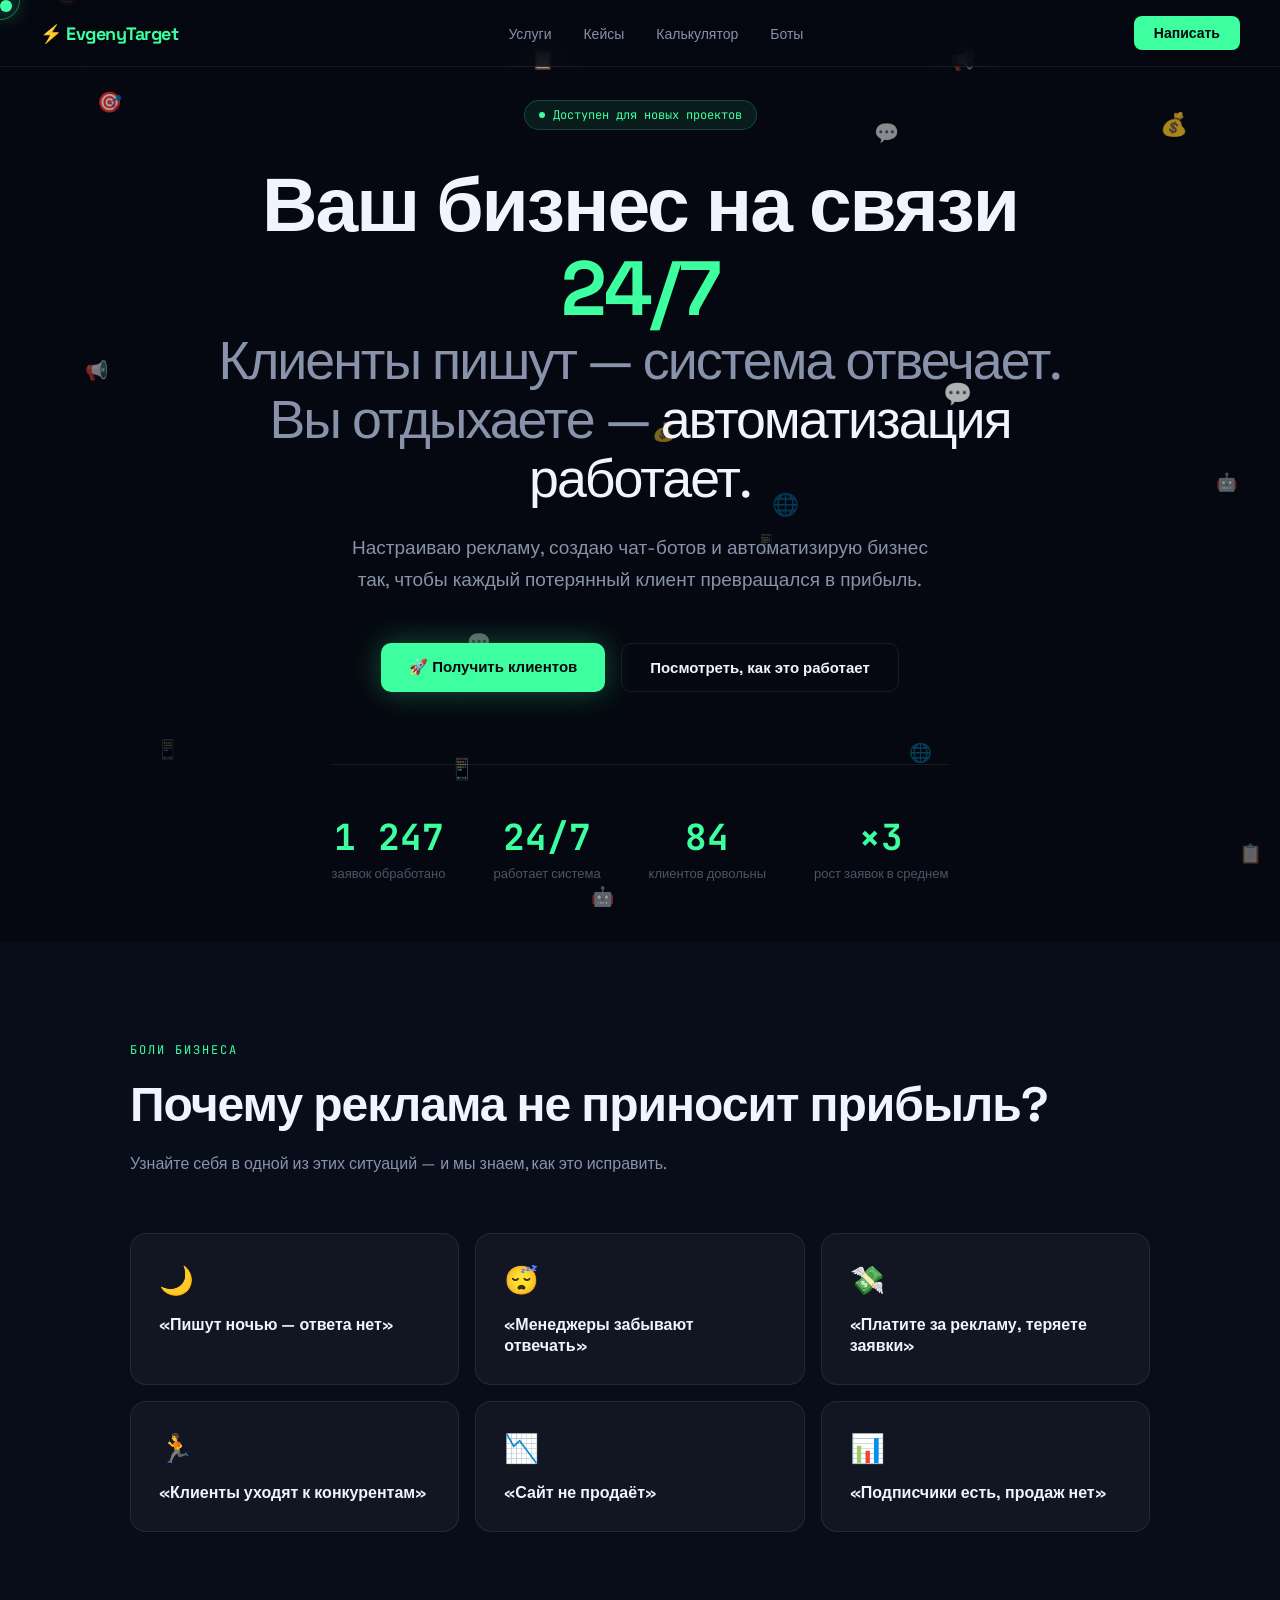
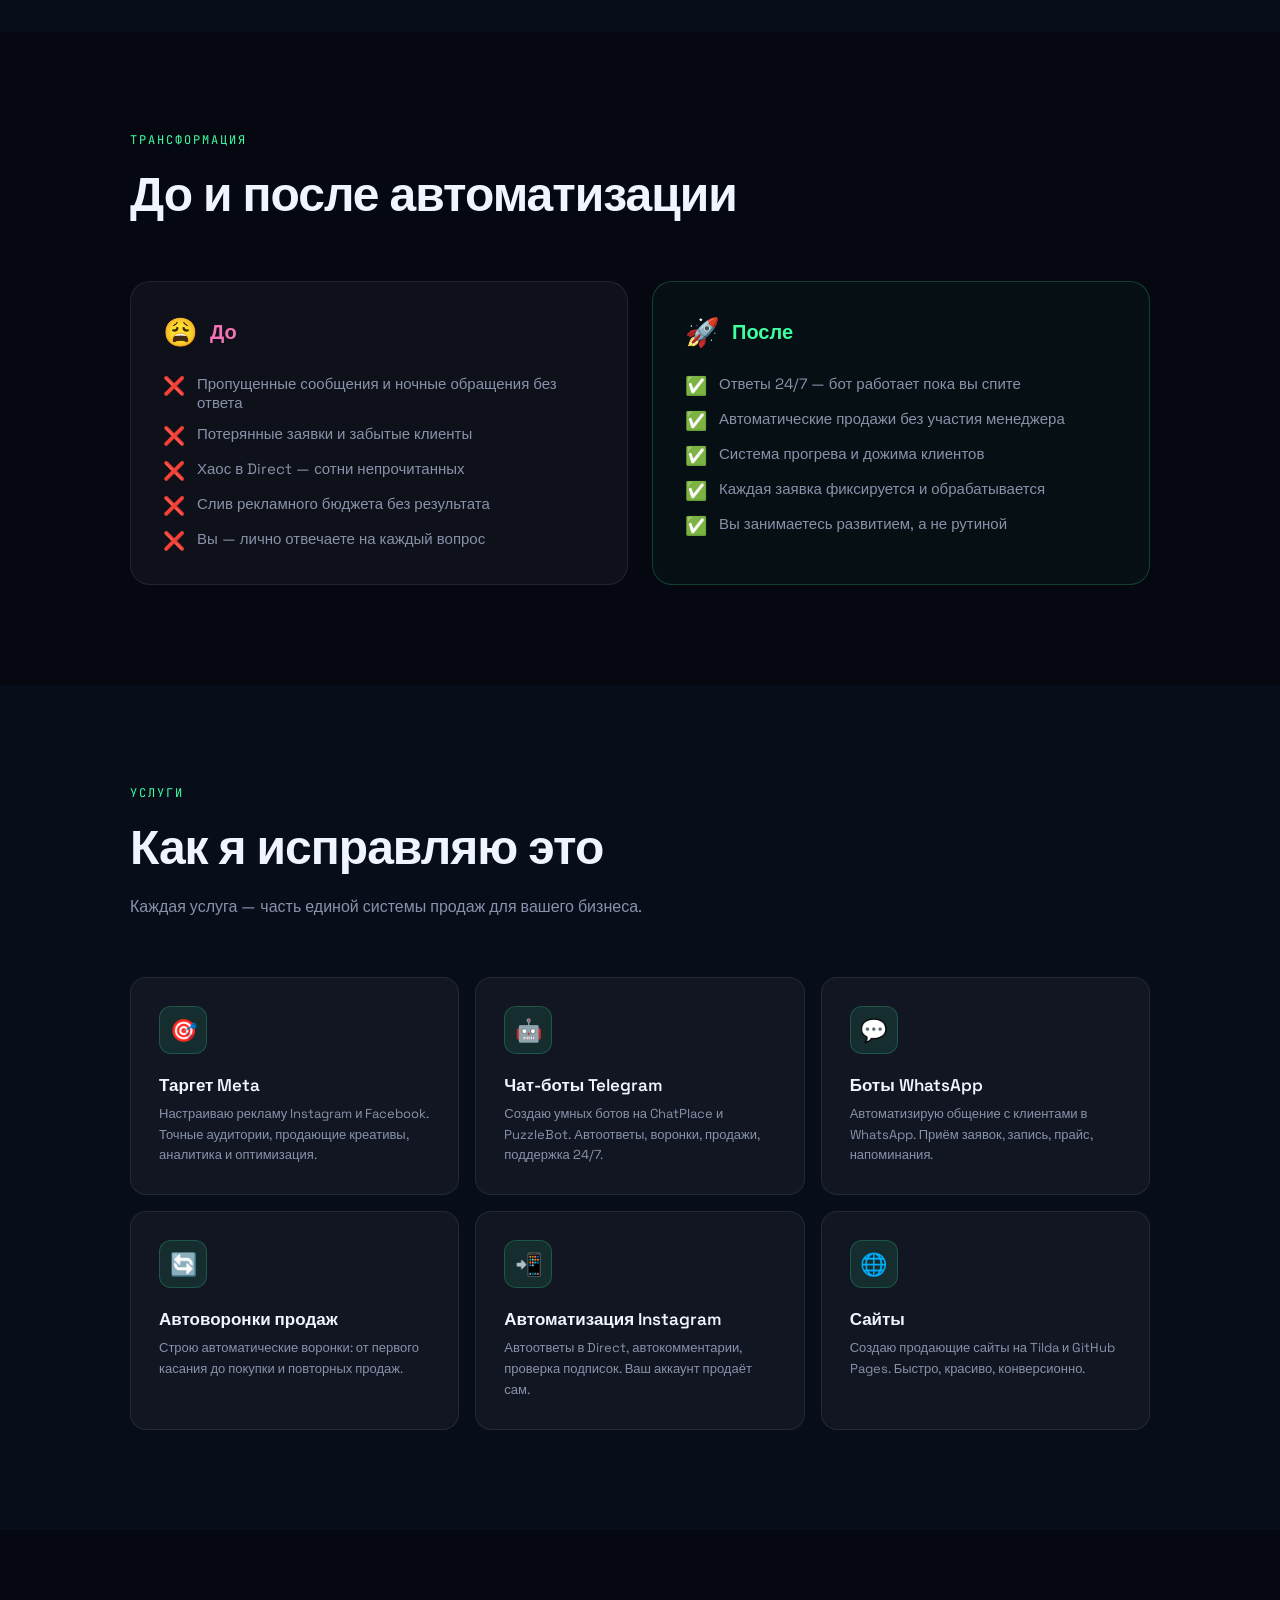
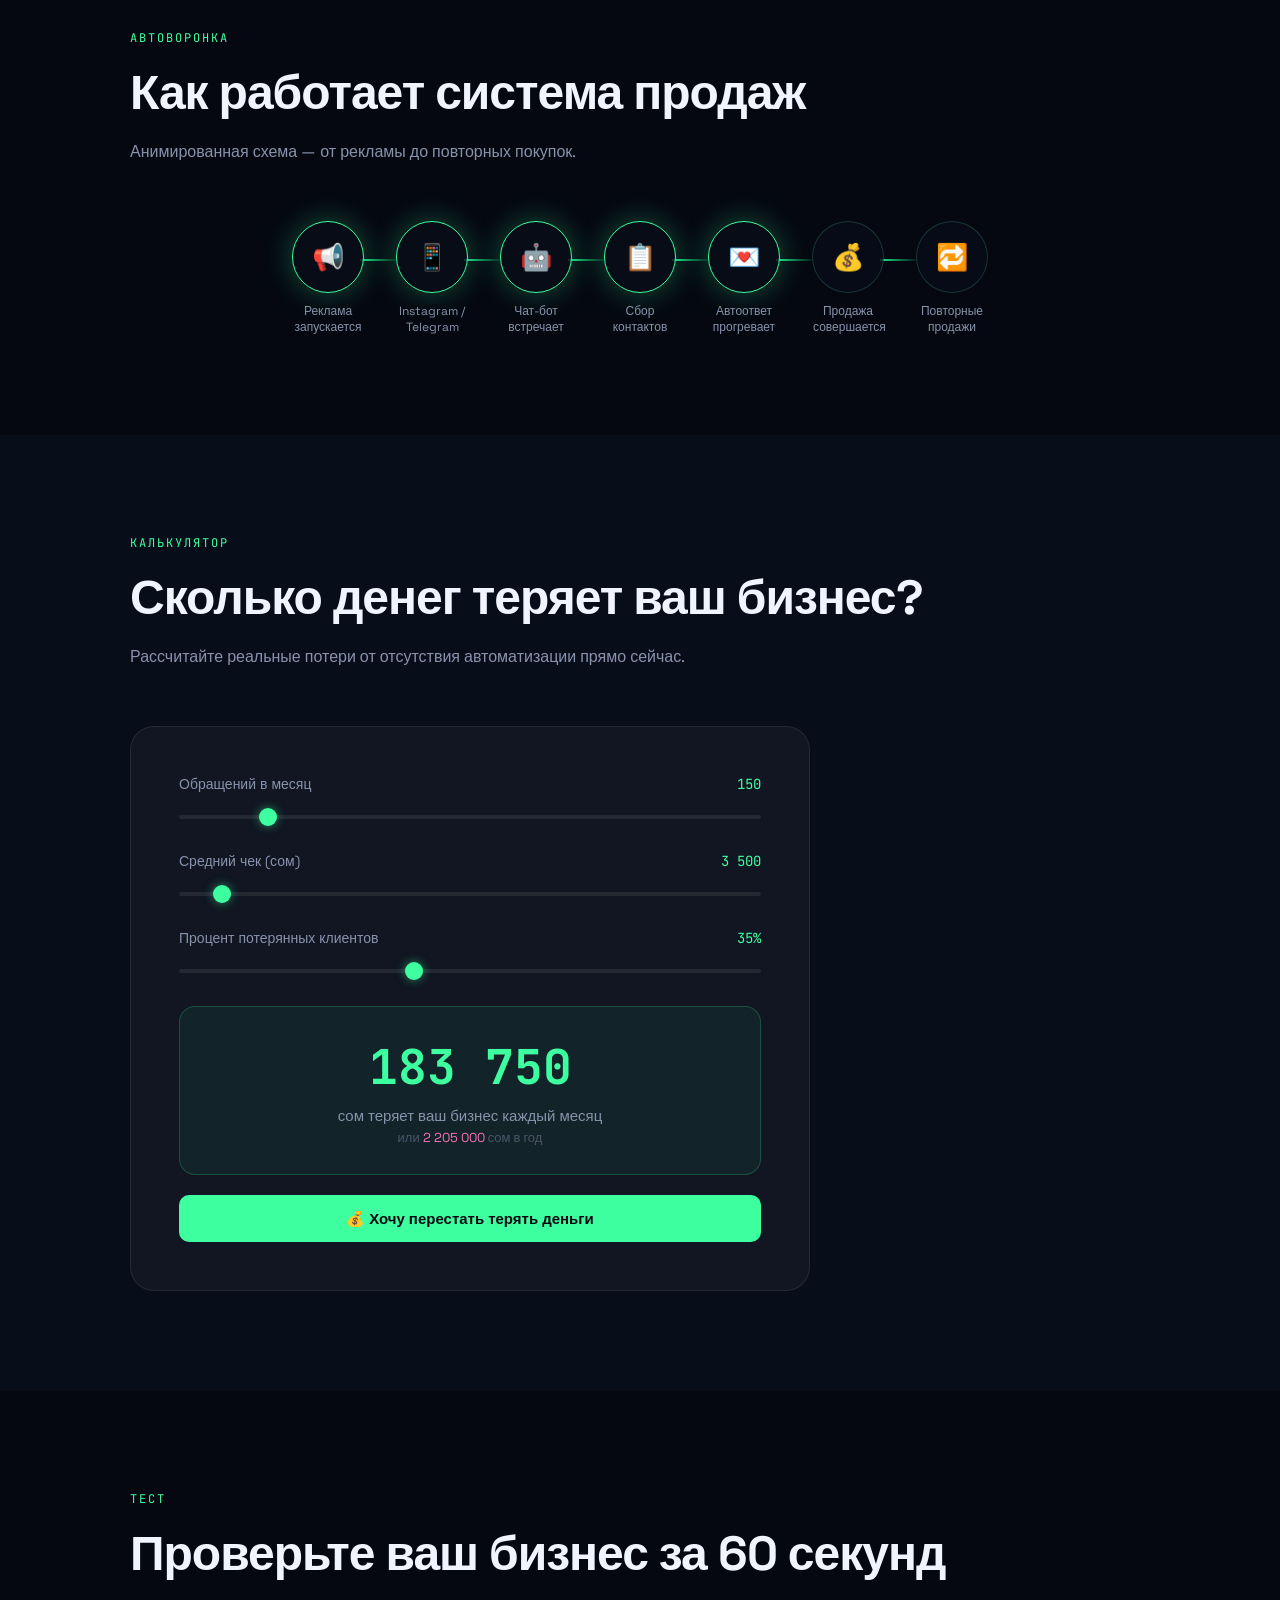
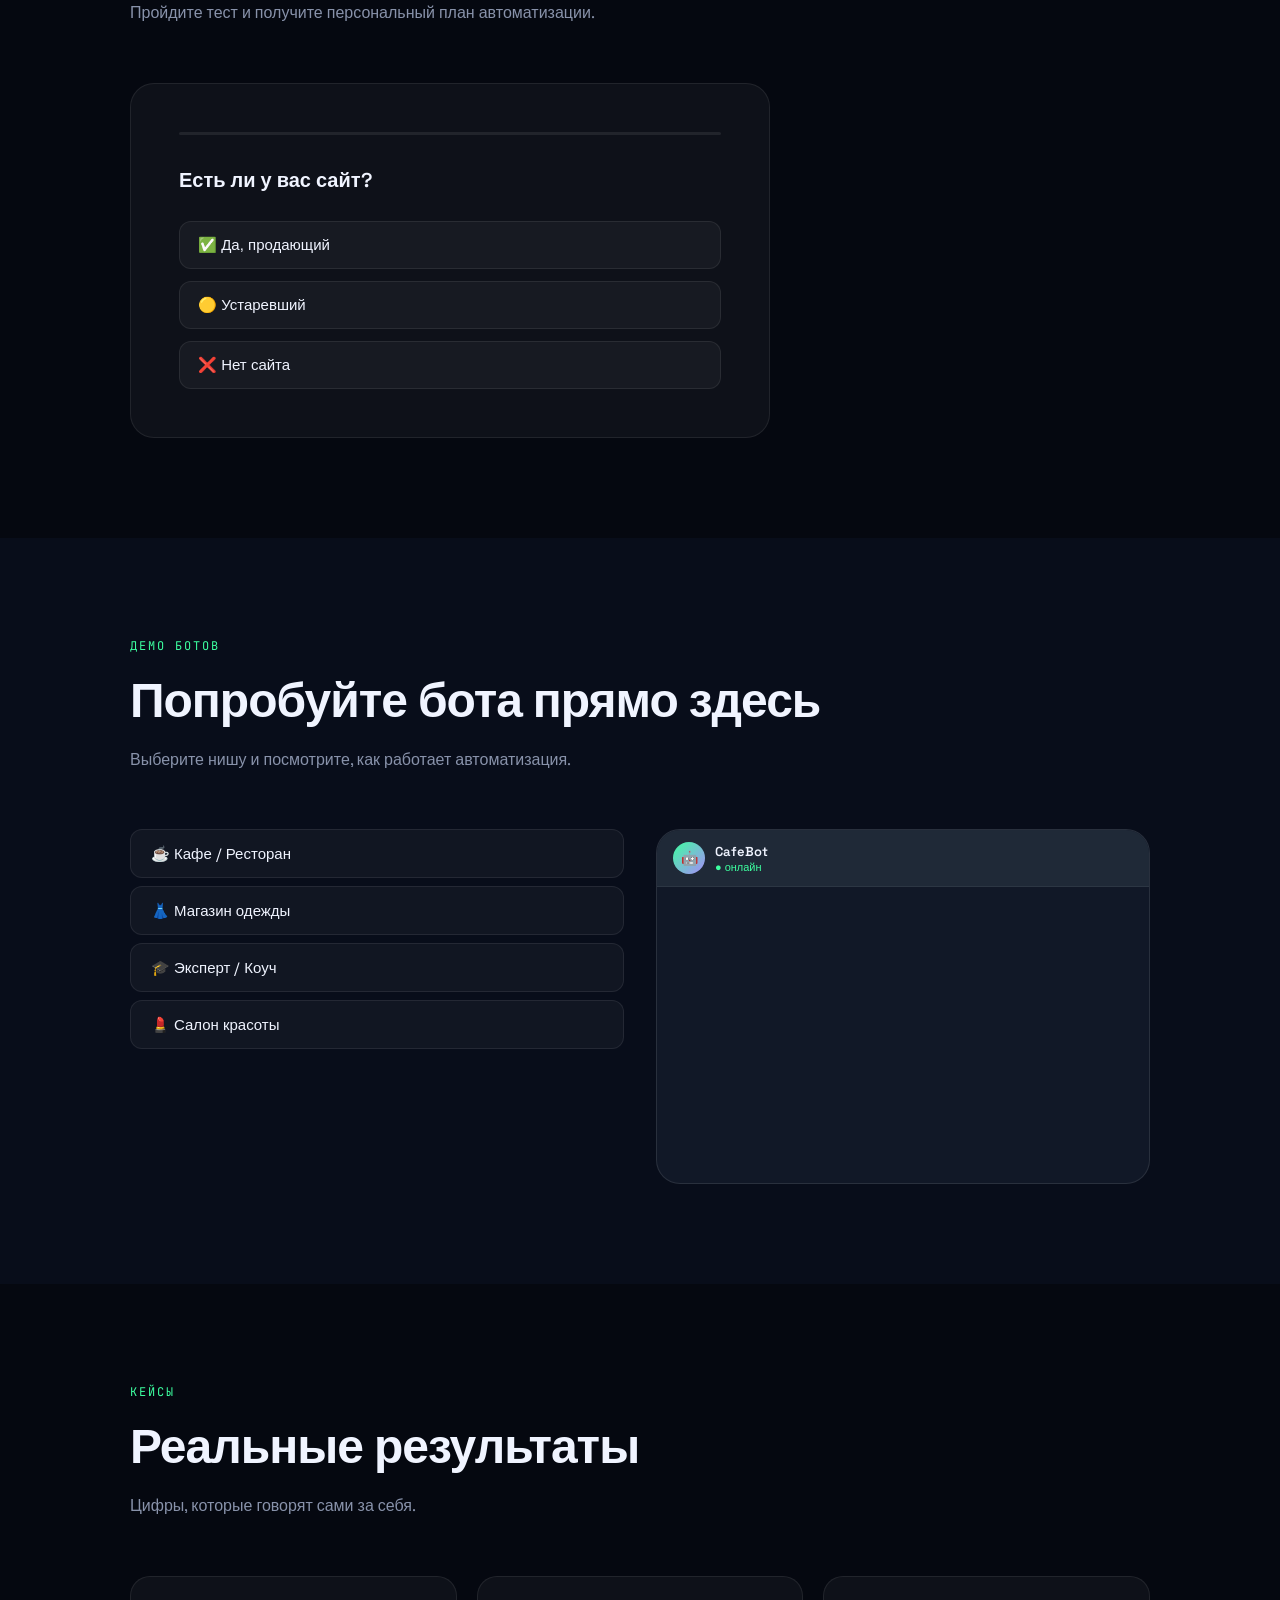
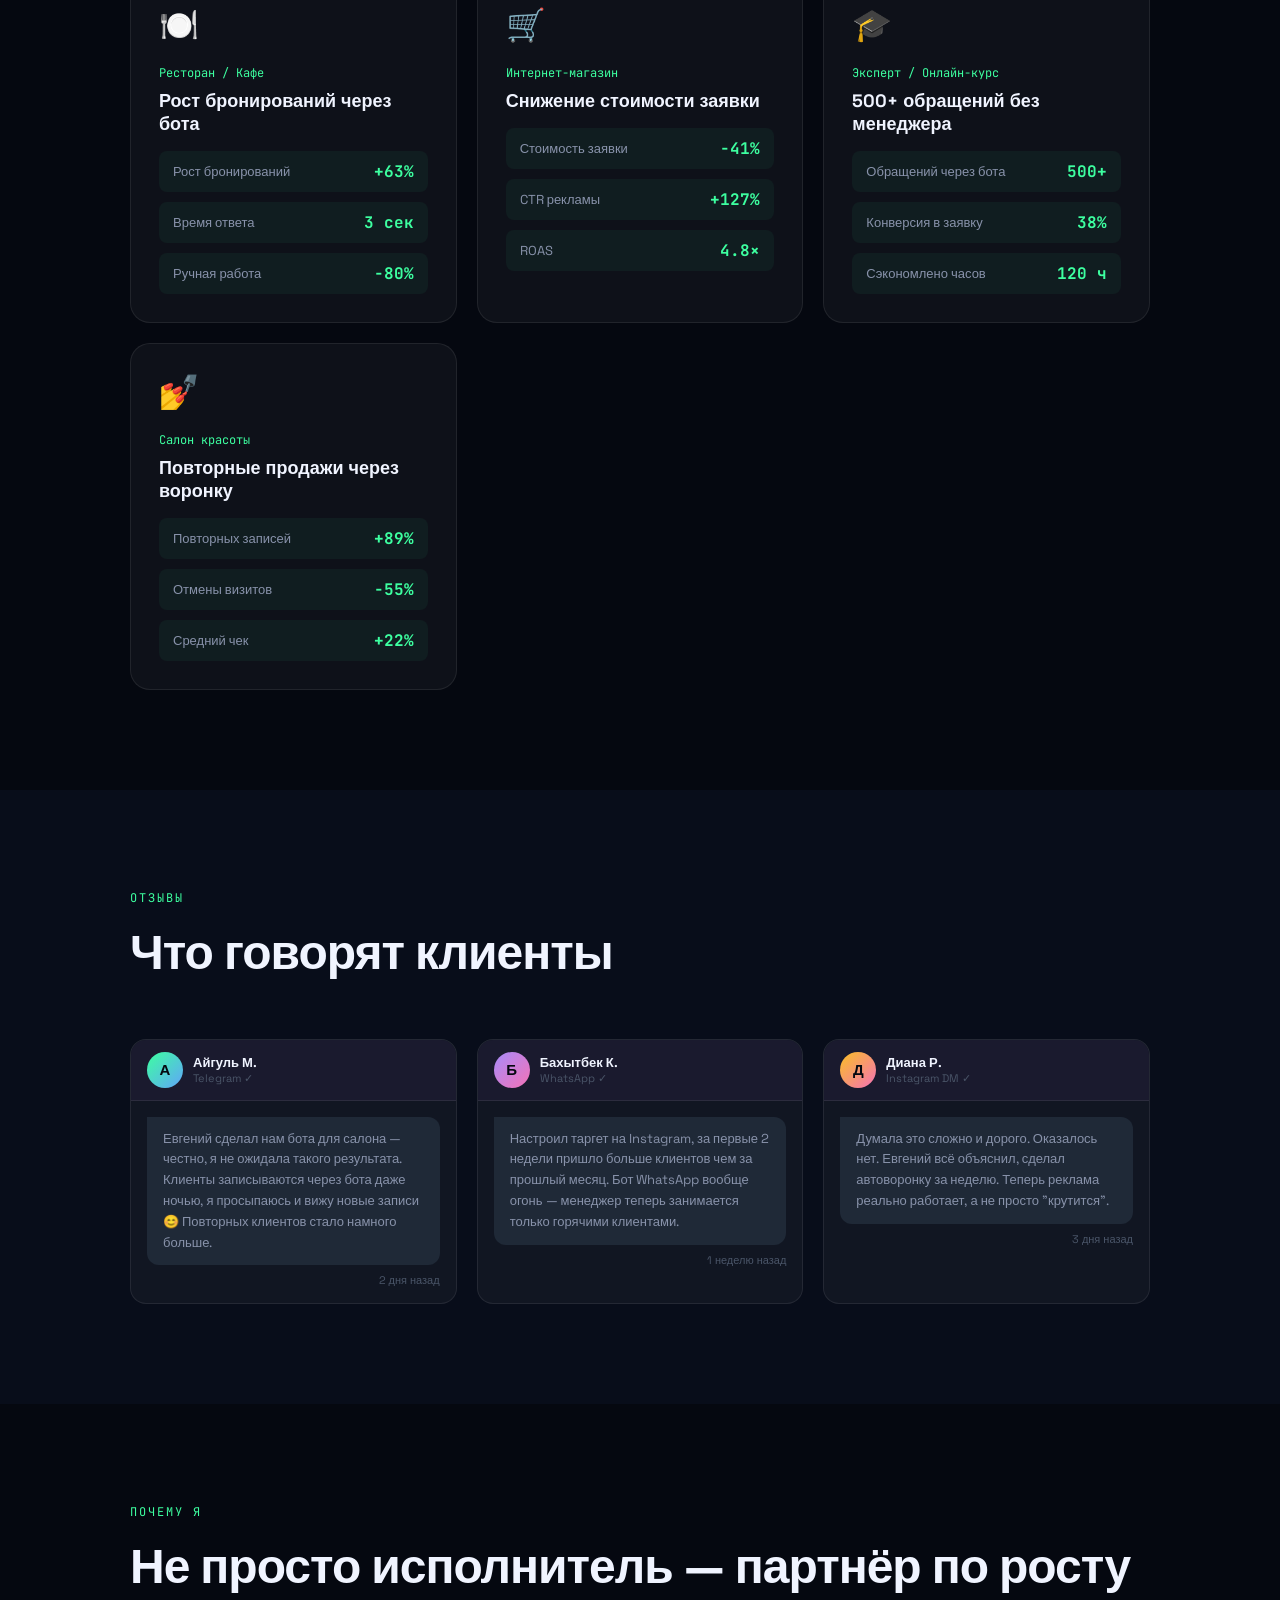
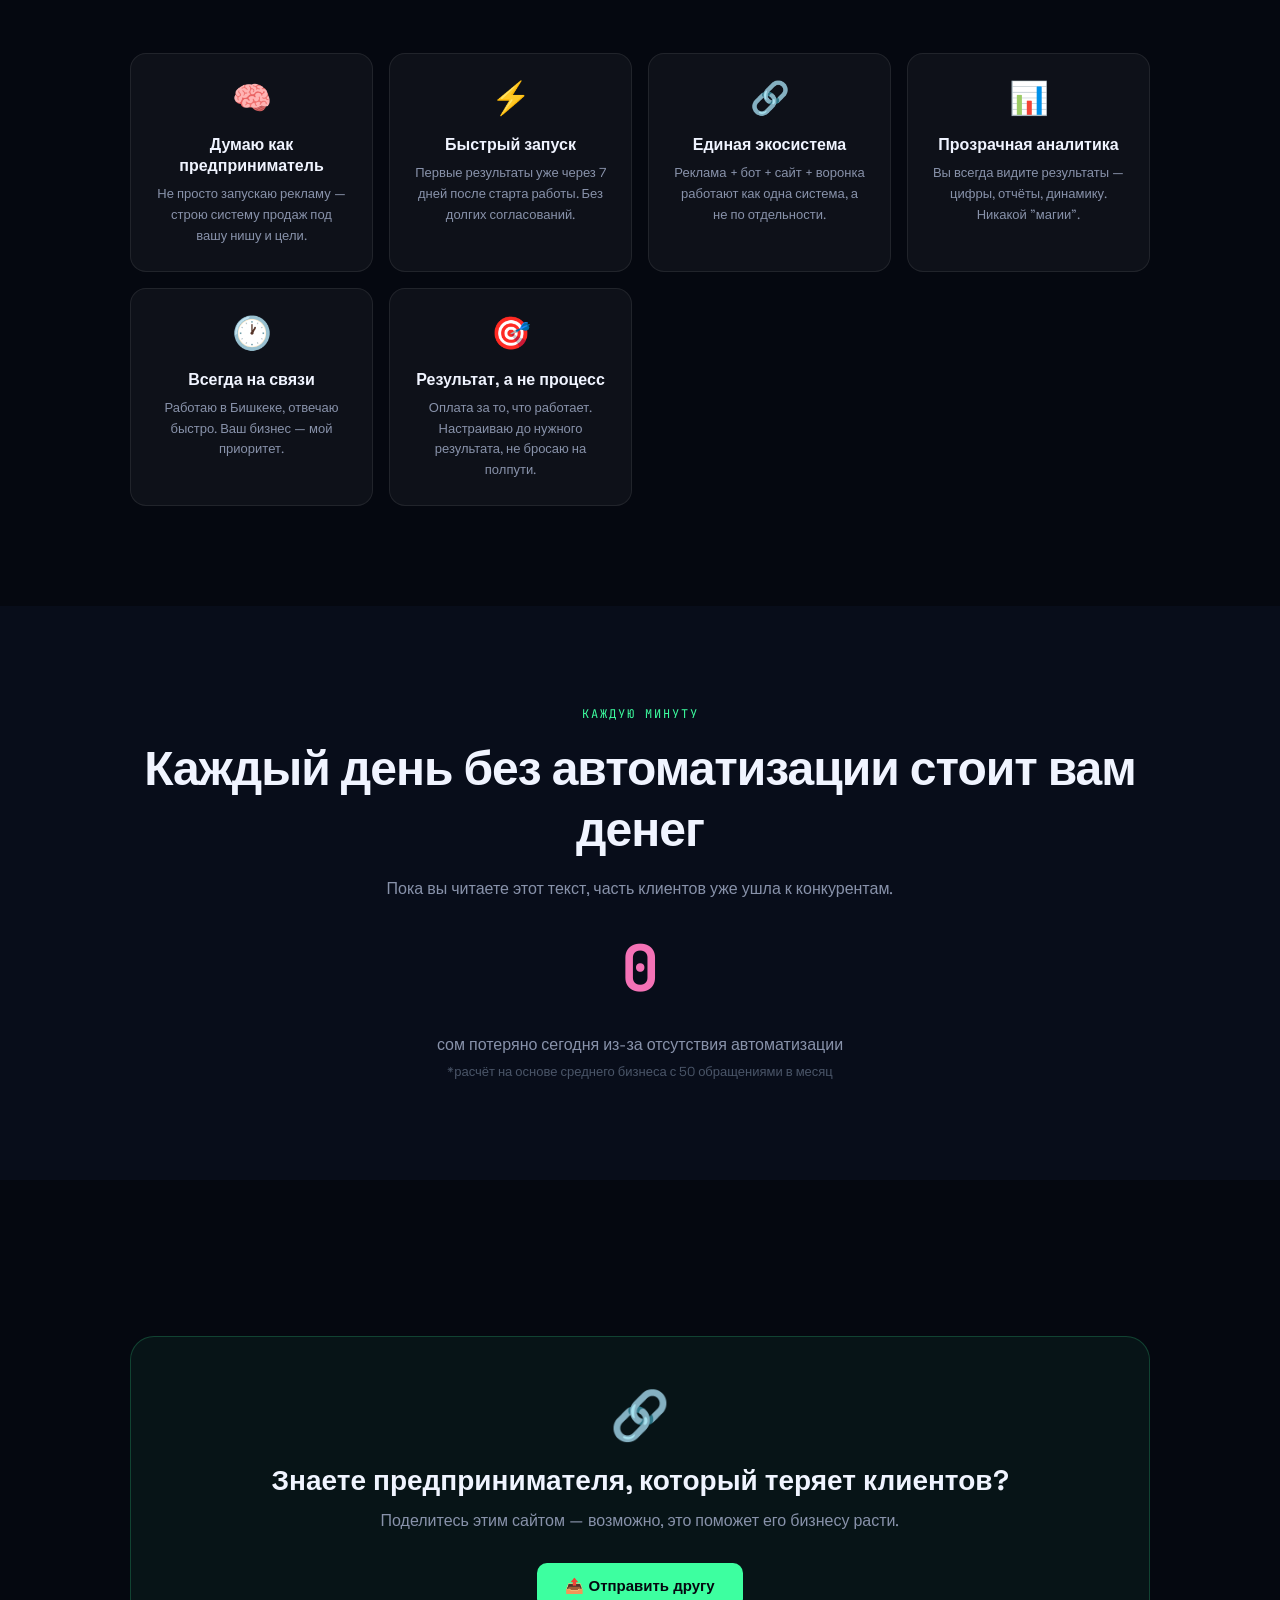
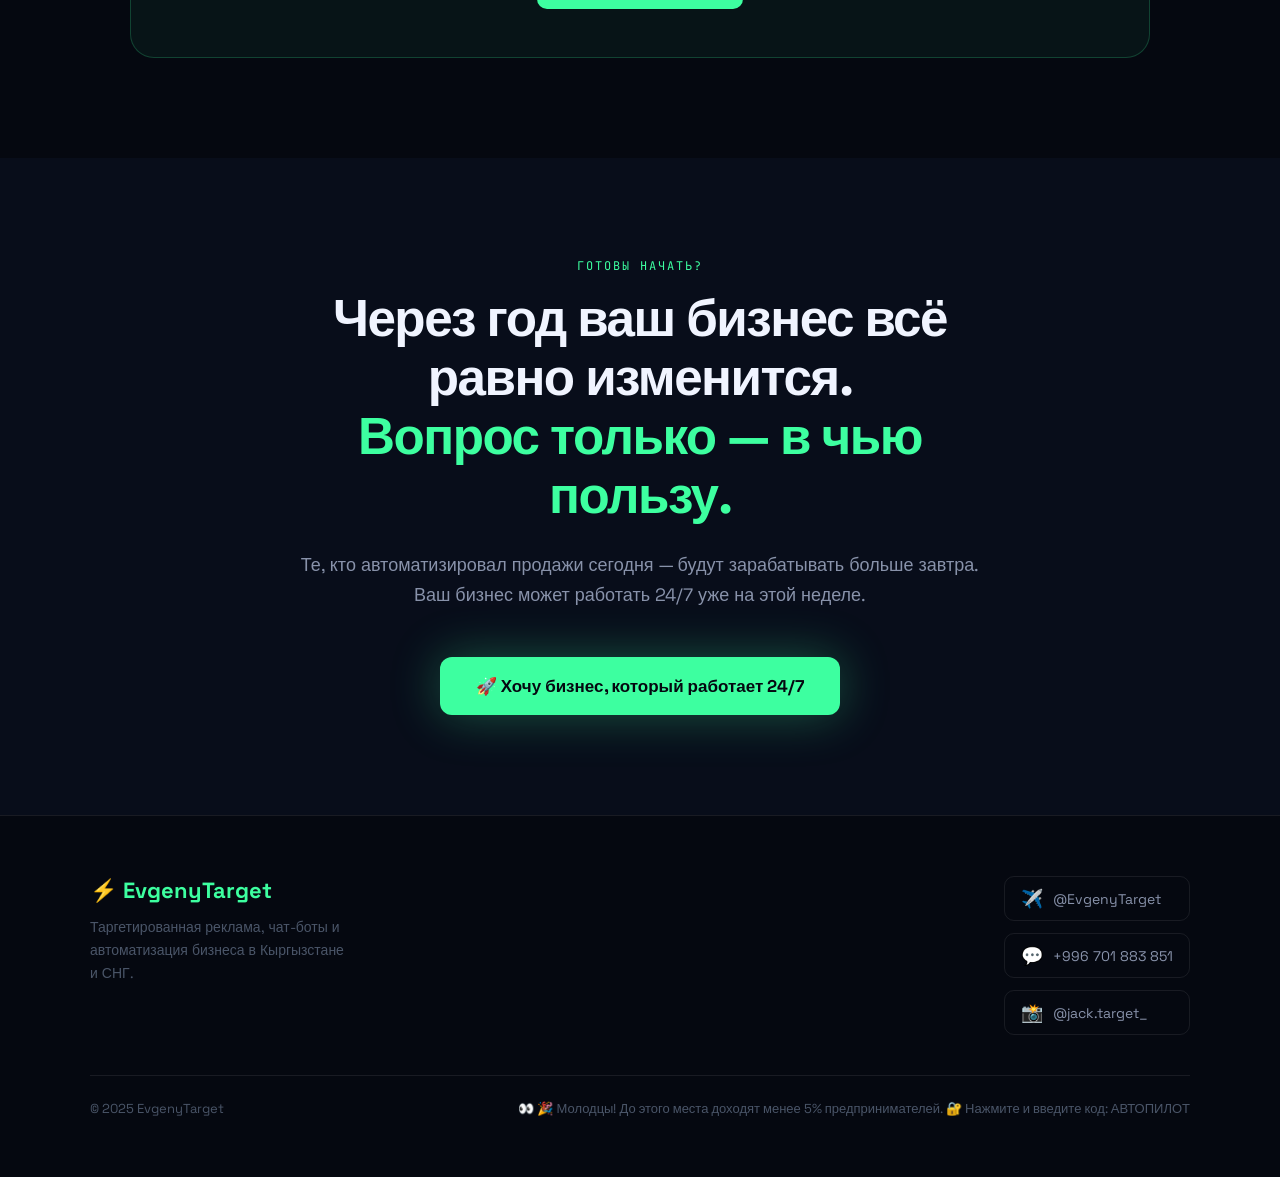
==== commit 790cb004: "Update index.html" ====
--- a/index.html
+++ b/index.html
@@ -1023,7 +1023,8 @@
   </div>
   <div class="footer-bottom">
     <span>© 2025 EvgenyTarget</span>
-    <span id="easter-trigger" style="cursor:none;color:var(--text3)" onclick="triggerEaster()" title="🔐">Автоматизация бизнеса под ключ</span>
+    <span id="easter-trigger" style="cursor:none;color:var(--text3)" onclick="triggerEaster()" title="🔐">👀 🎉 Молодцы! До этого места доходят менее 5% предпринимателей.
+🔐 Нажмите и введите код: АВТОПИЛОТ</span>
   </div>
 </footer>
 
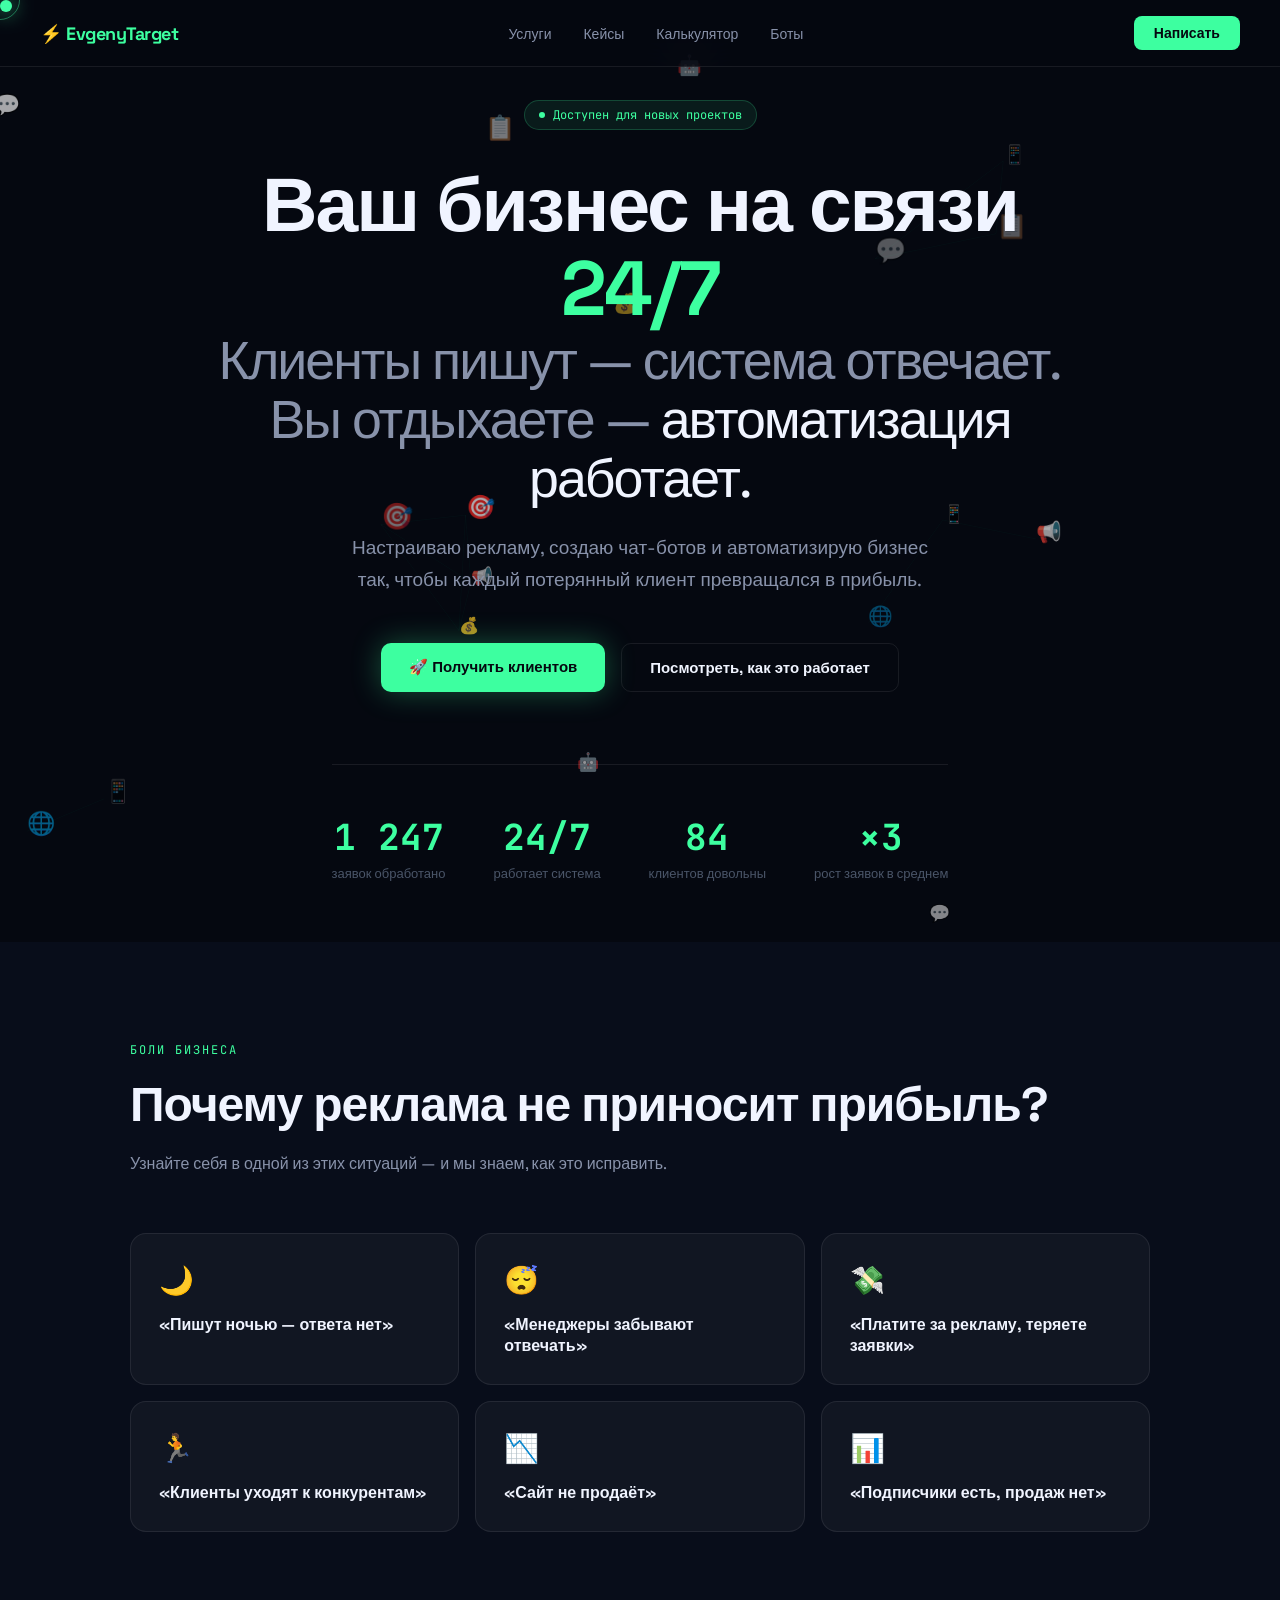
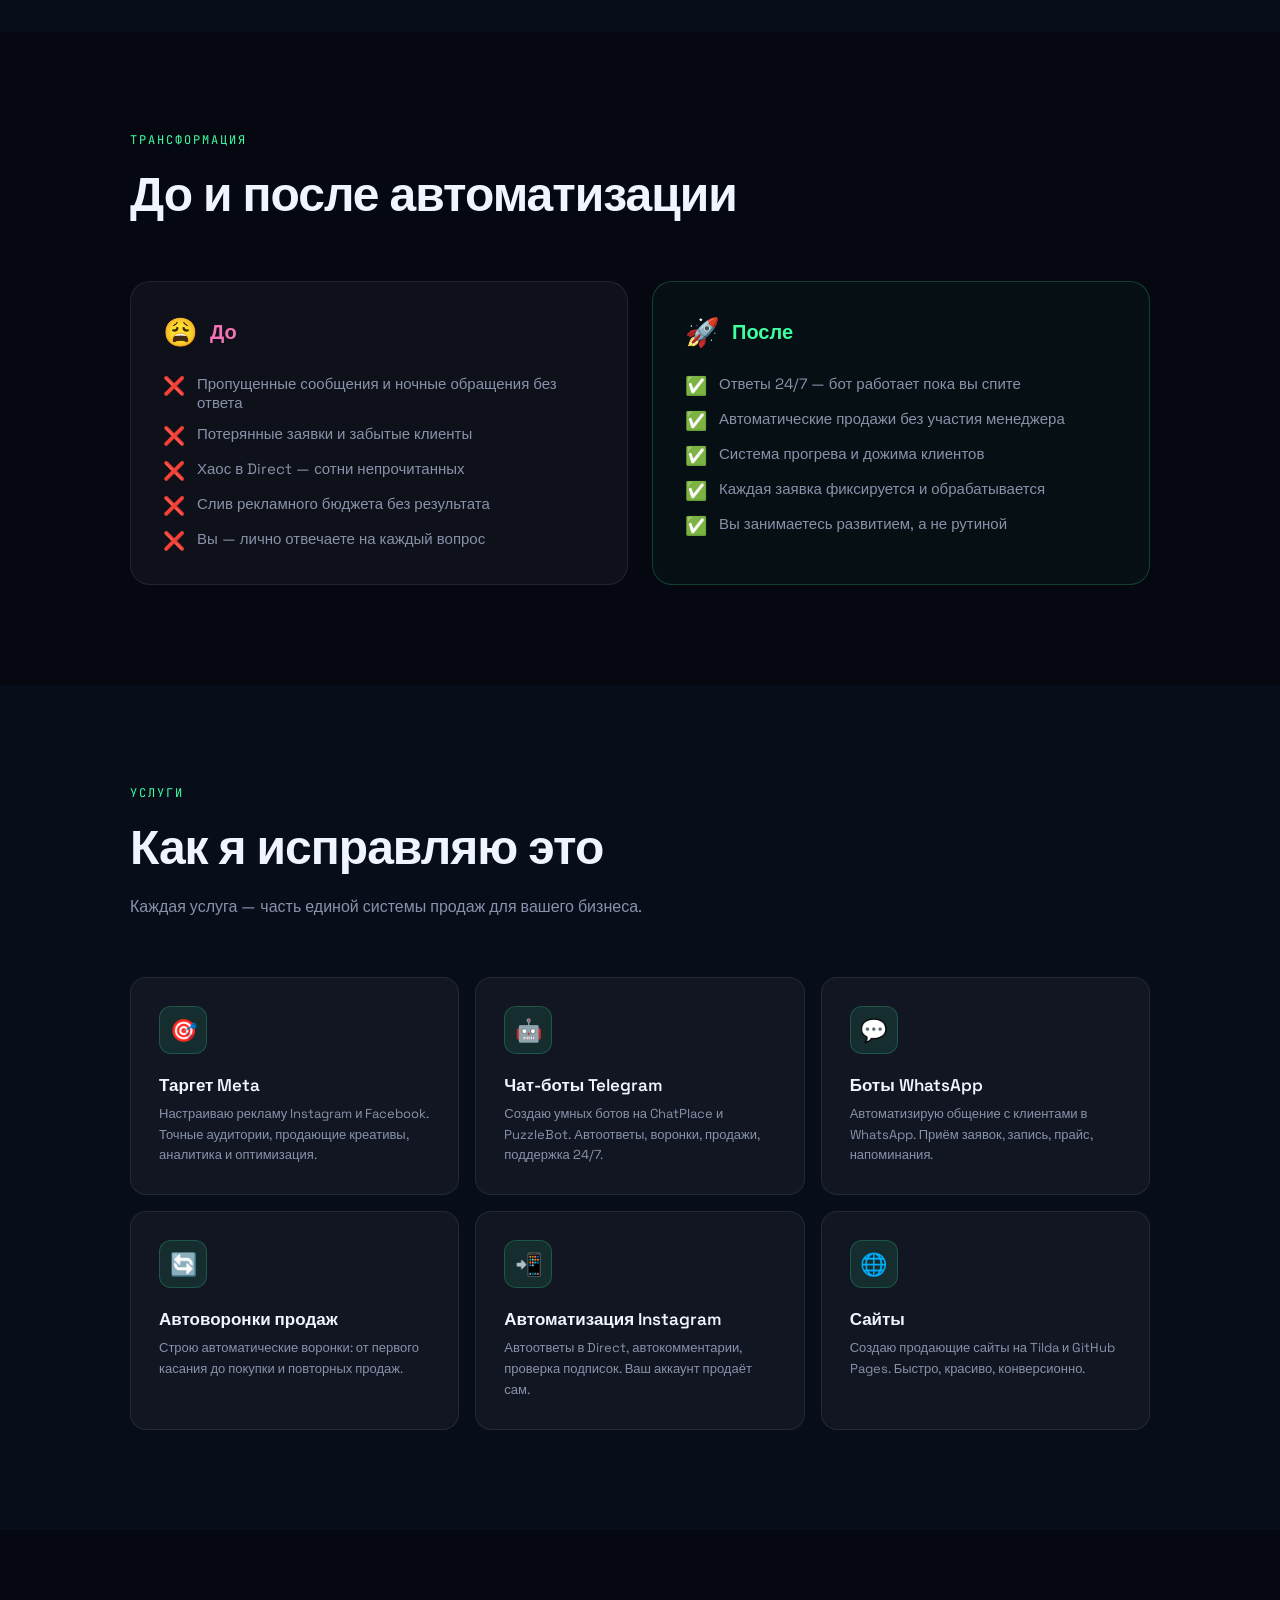
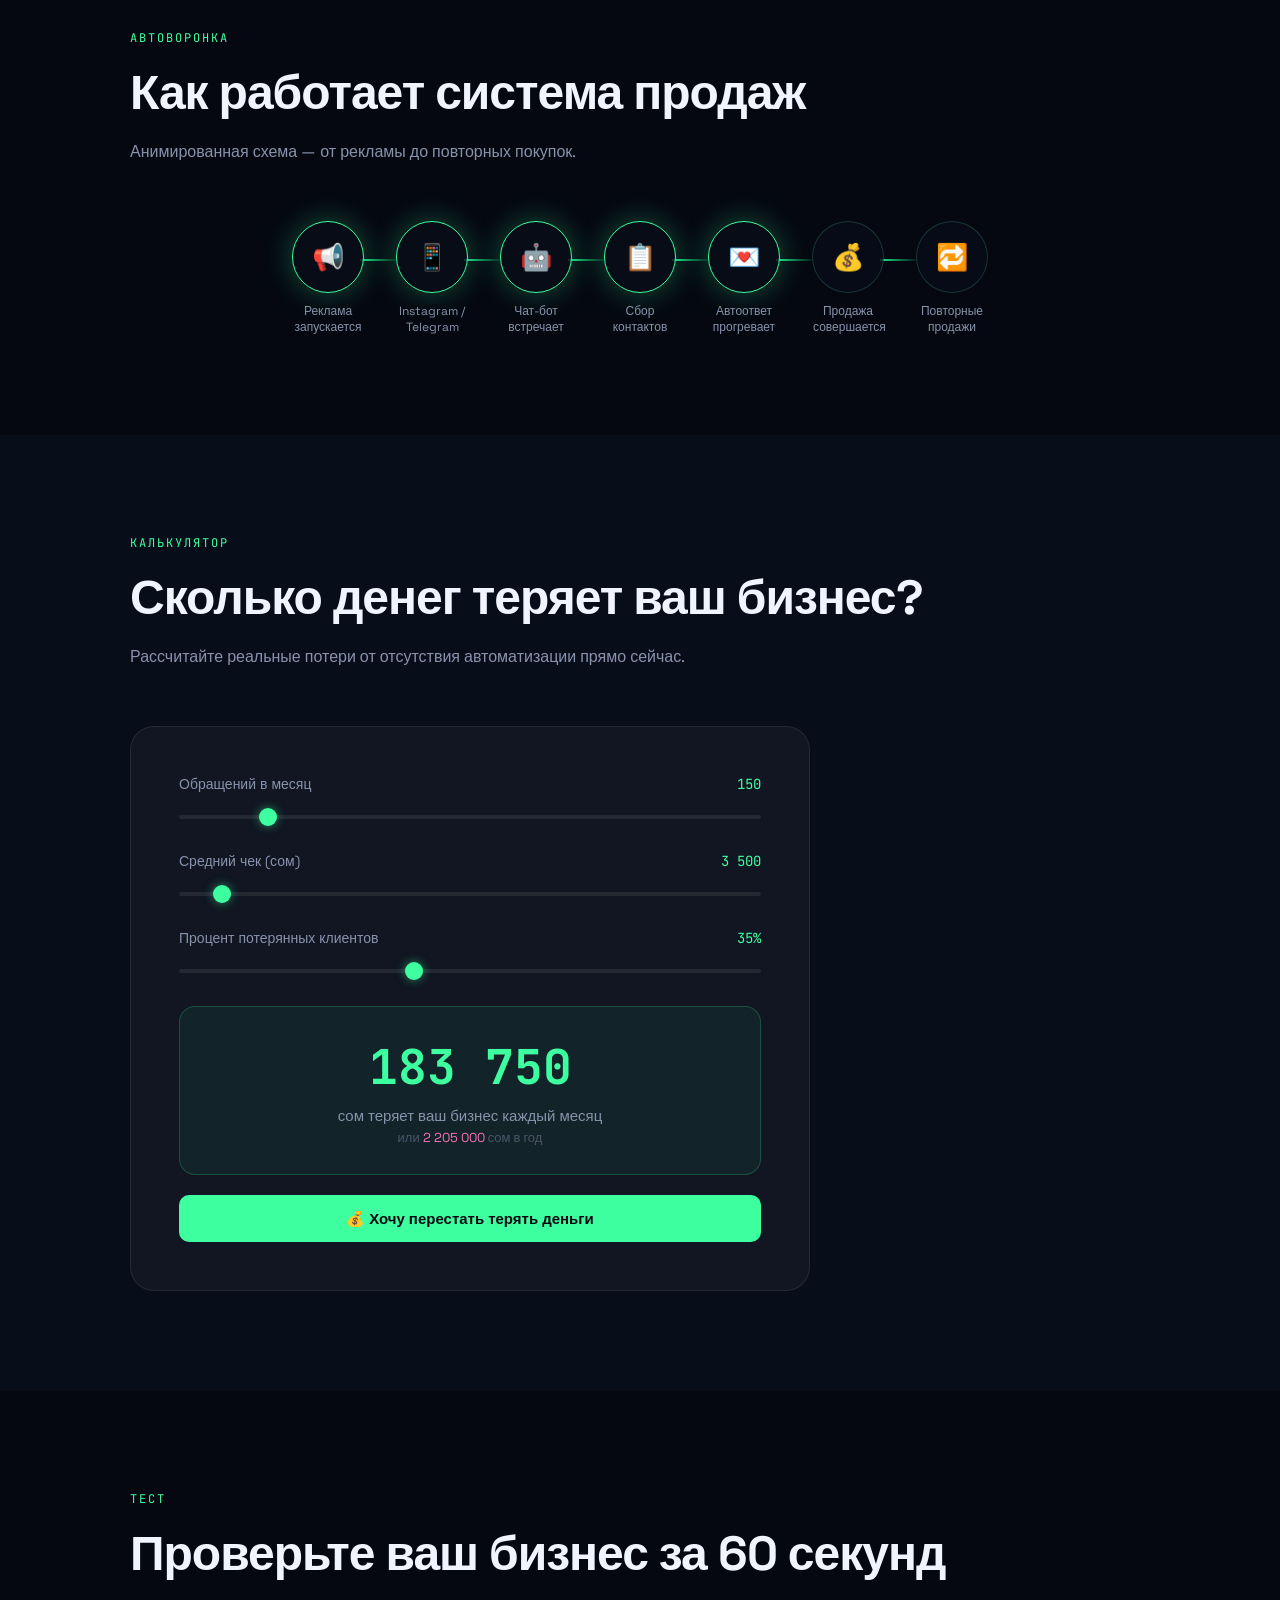
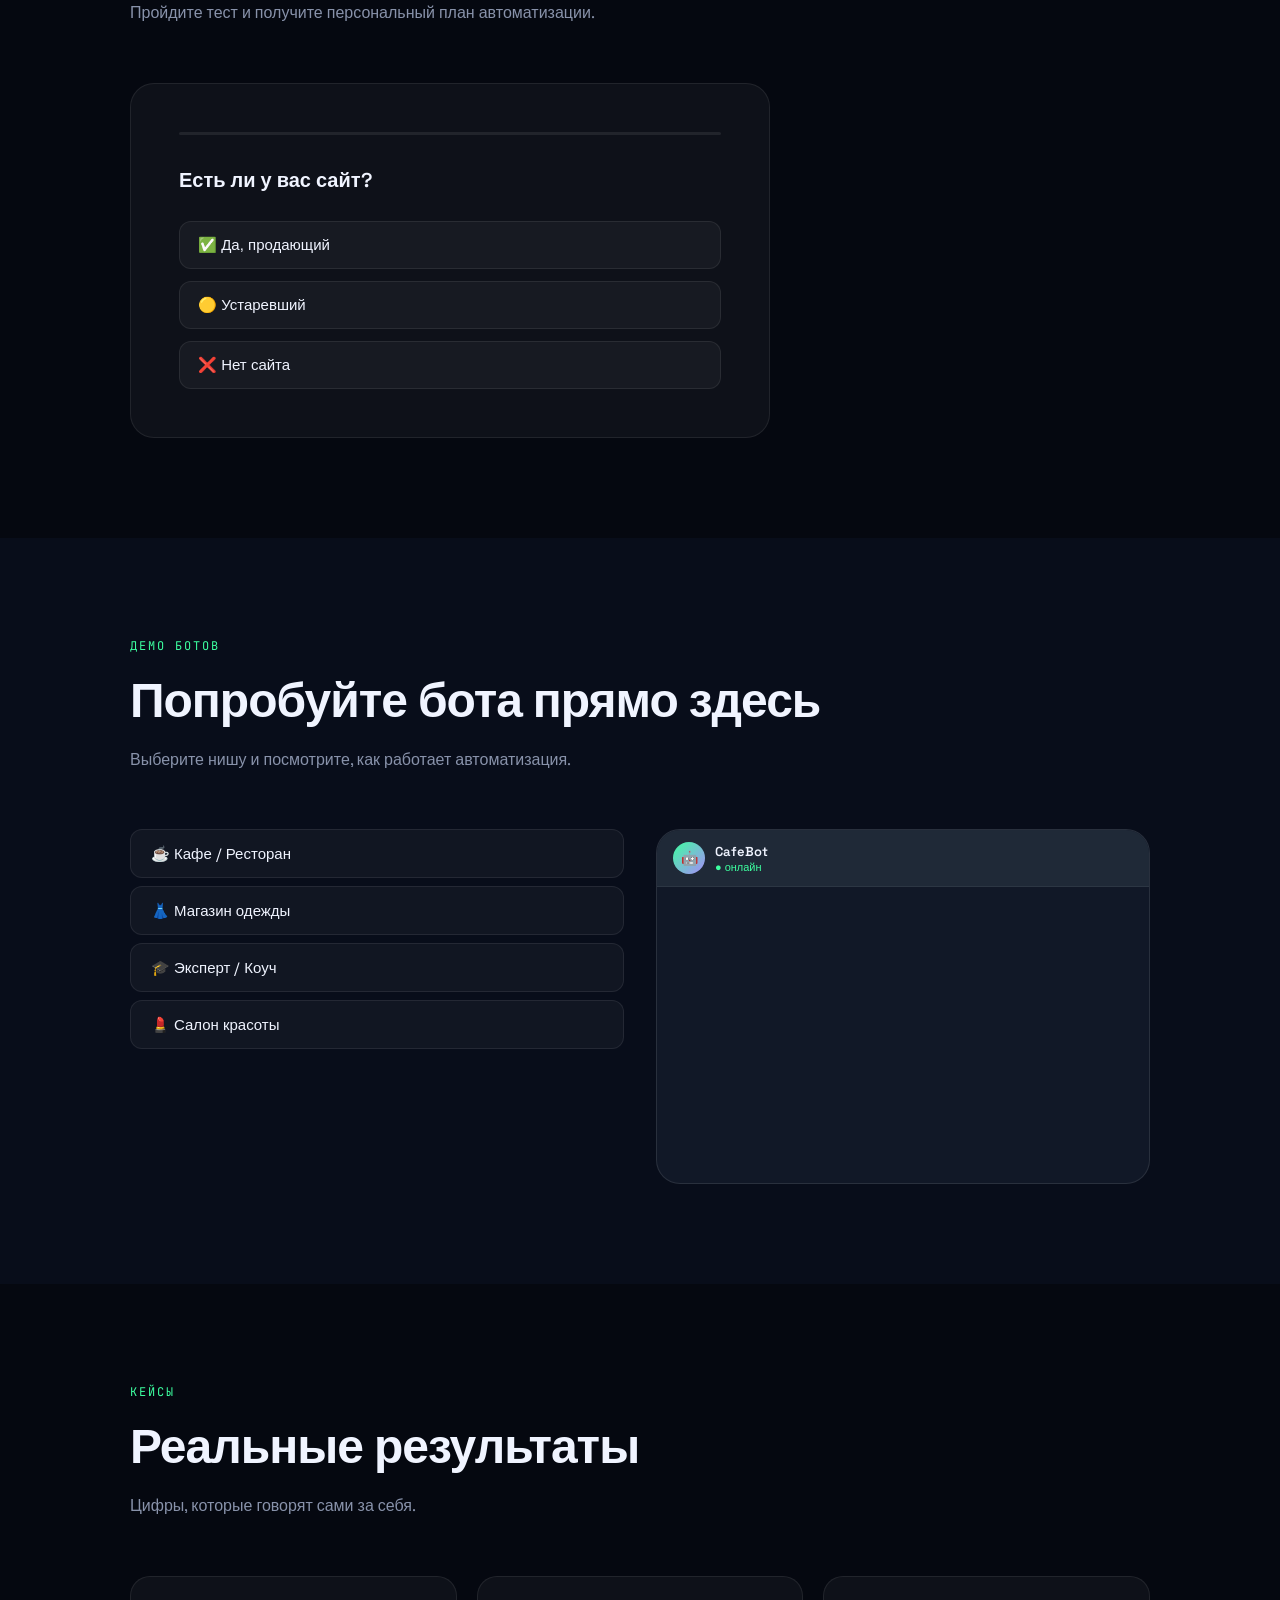
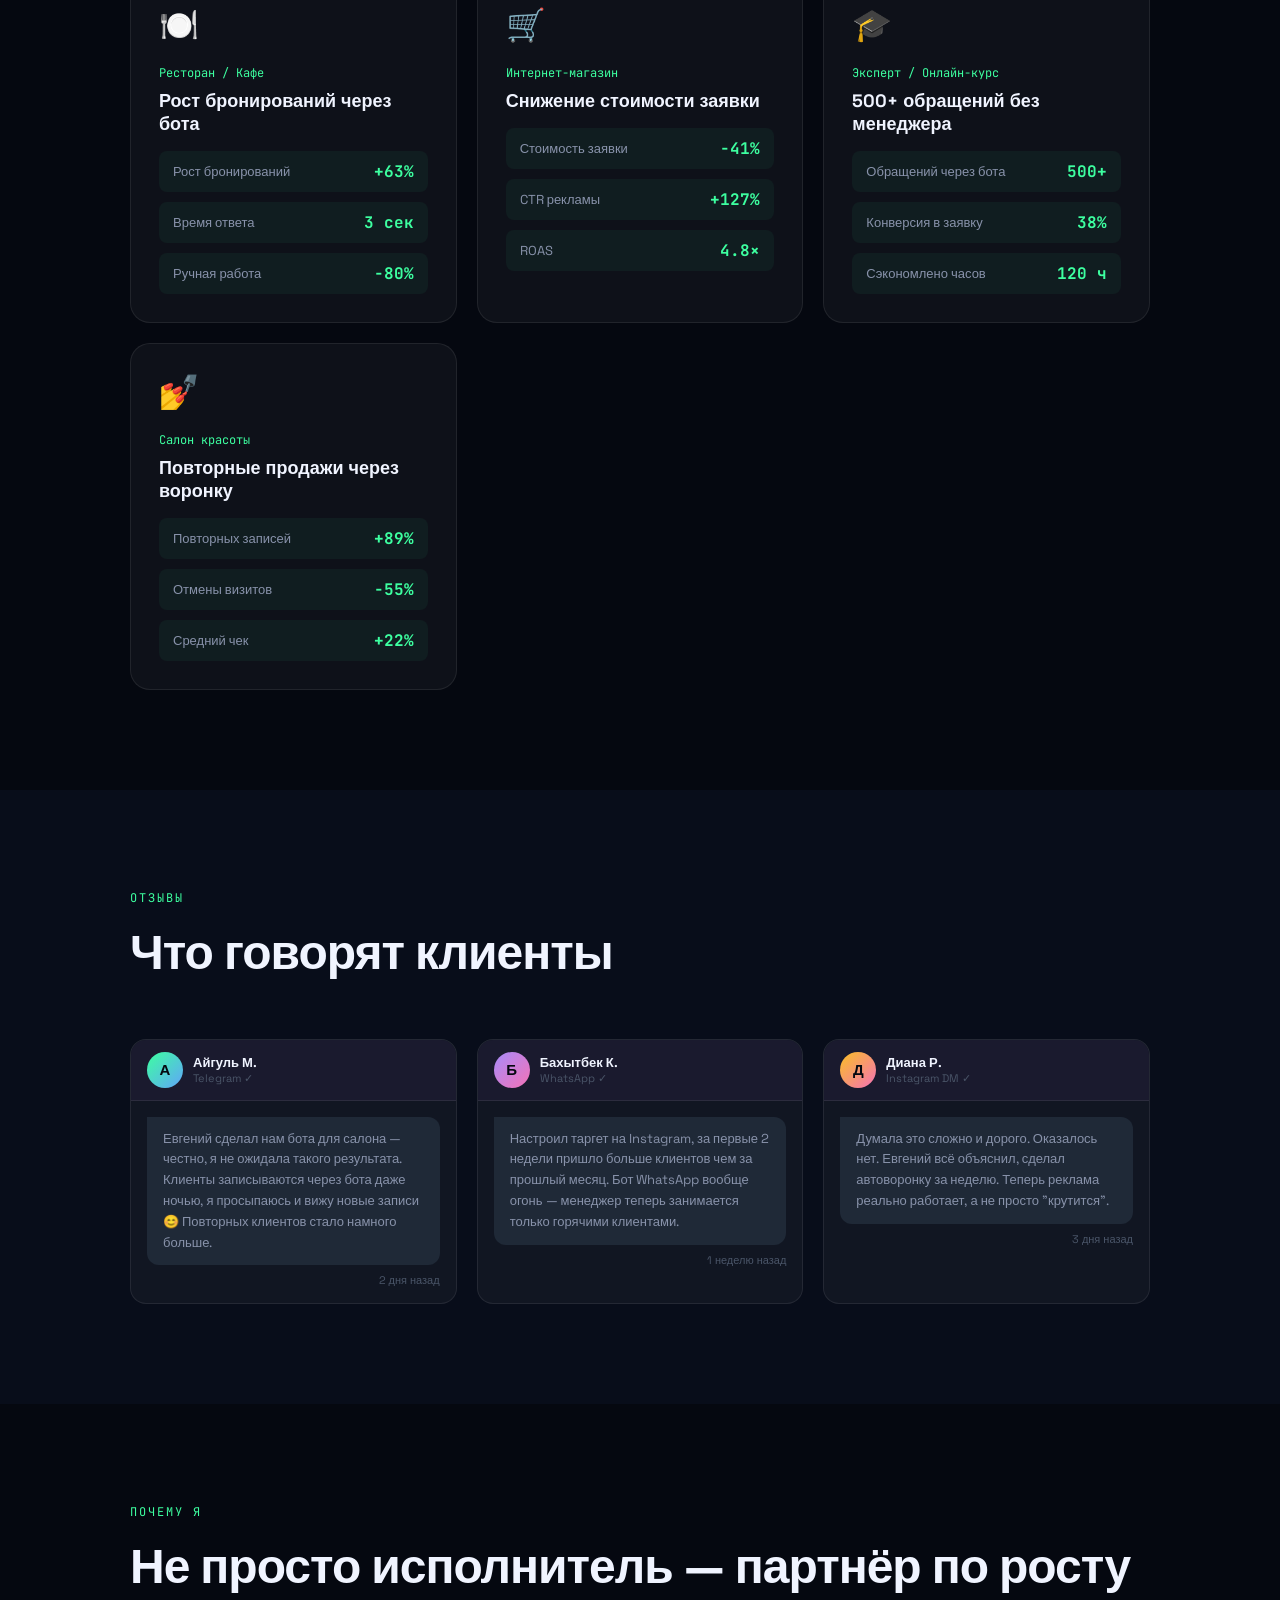
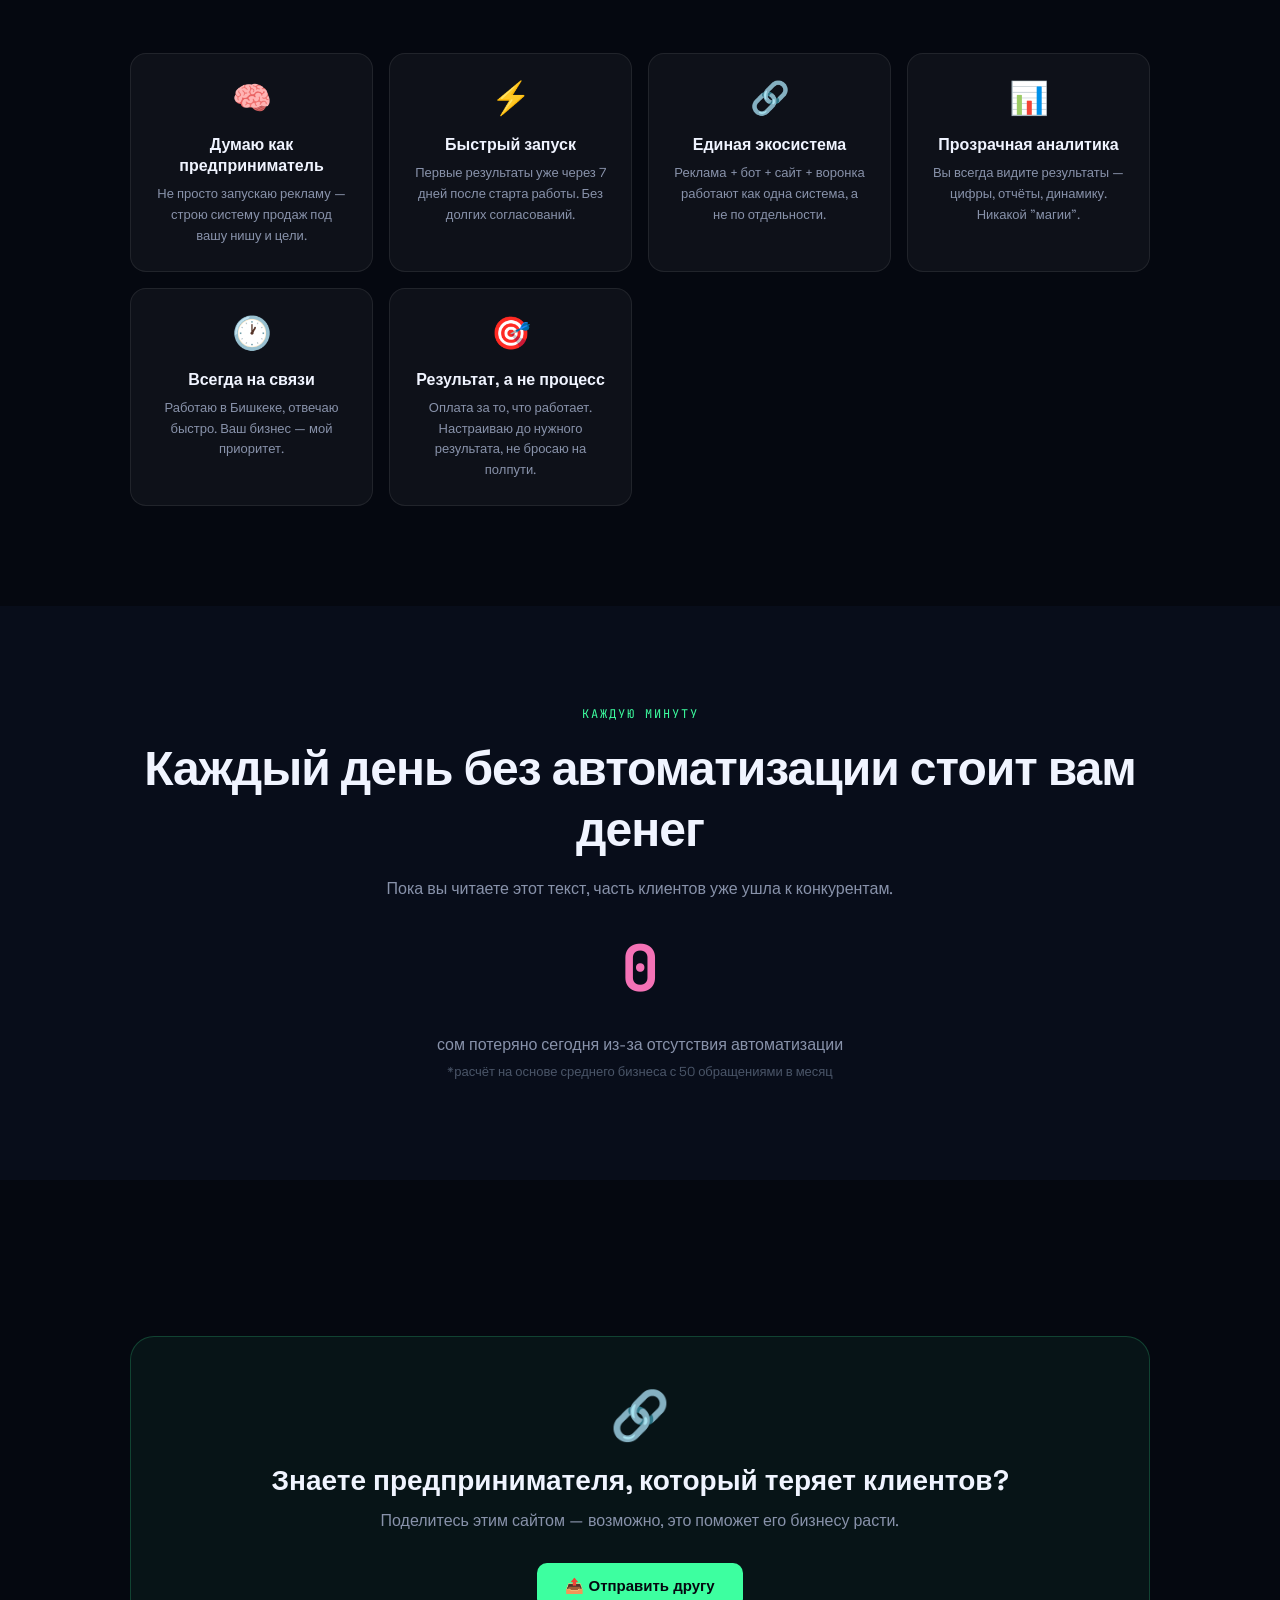
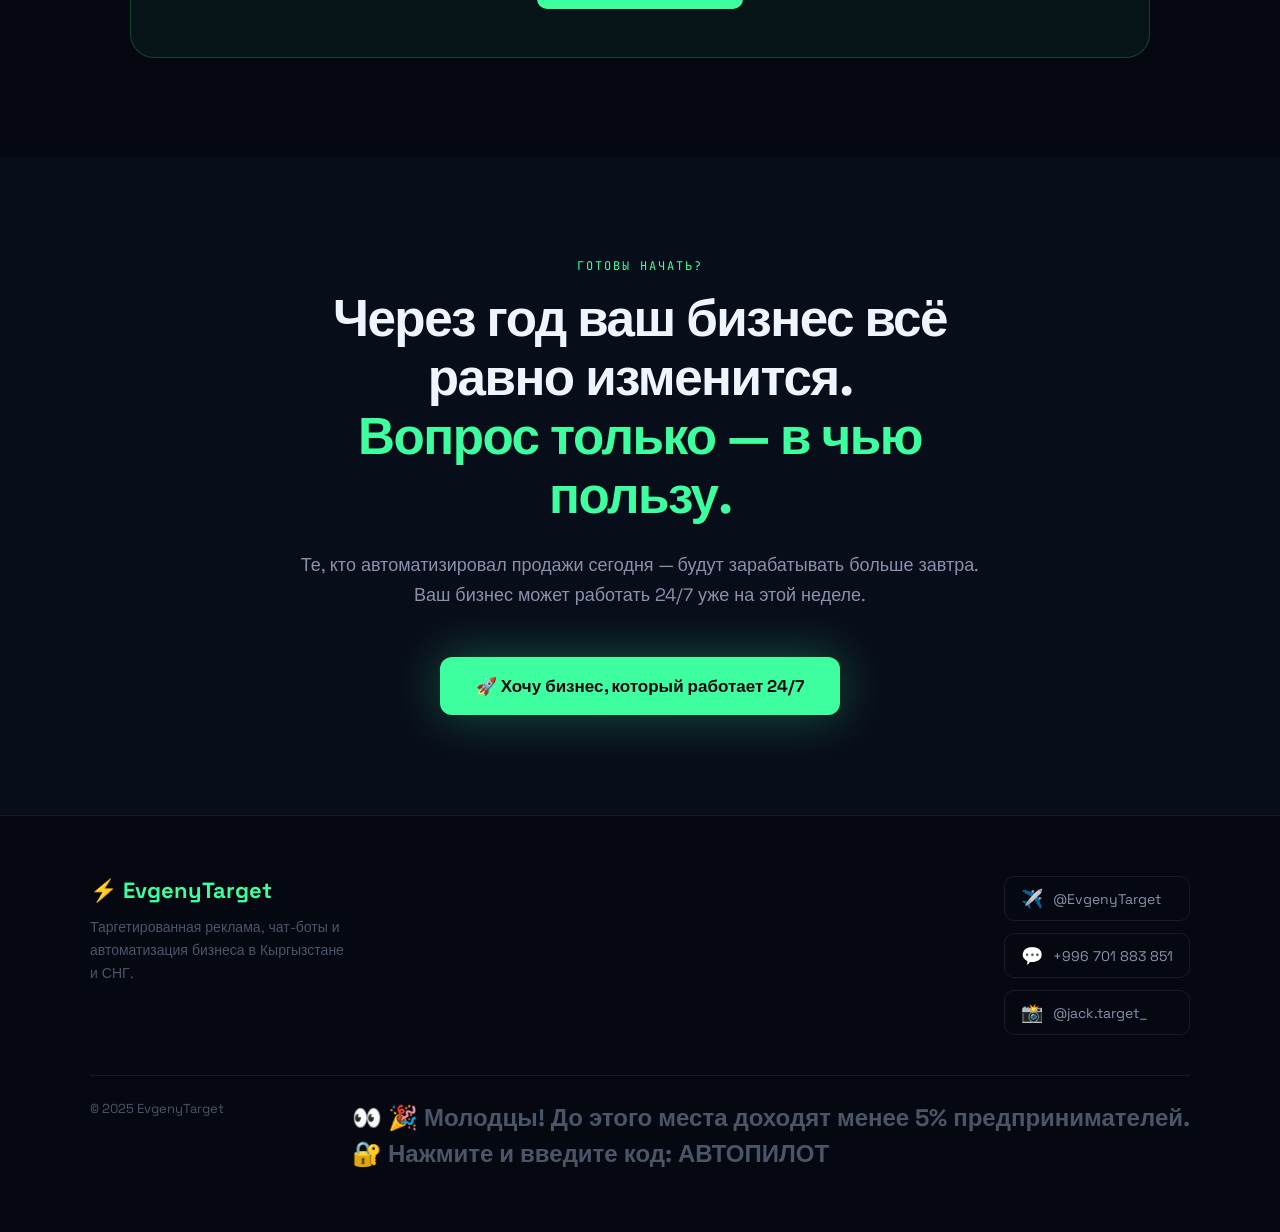
==== commit cea51009: "Update index.html" ====
--- a/index.html
+++ b/index.html
@@ -1023,8 +1023,9 @@
   </div>
   <div class="footer-bottom">
     <span>© 2025 EvgenyTarget</span>
-    <span id="easter-trigger" style="cursor:none;color:var(--text3)" onclick="triggerEaster()" title="🔐">👀 🎉 Молодцы! До этого места доходят менее 5% предпринимателей.
-🔐 Нажмите и введите код: АВТОПИЛОТ</span>
+    <span id="easter-trigger" style="cursor:pointer;color:var(--text3);font-size:24px;font-weight:700;line-height:1.5;" onclick="triggerEaster()" title="🔐">👀 🎉 Молодцы! До этого места доходят менее 5% предпринимателей.
+<br>🔐 Нажмите и введите код: <strong>АВТОПИЛОТ</strong>
+</span>
   </div>
 </footer>
 
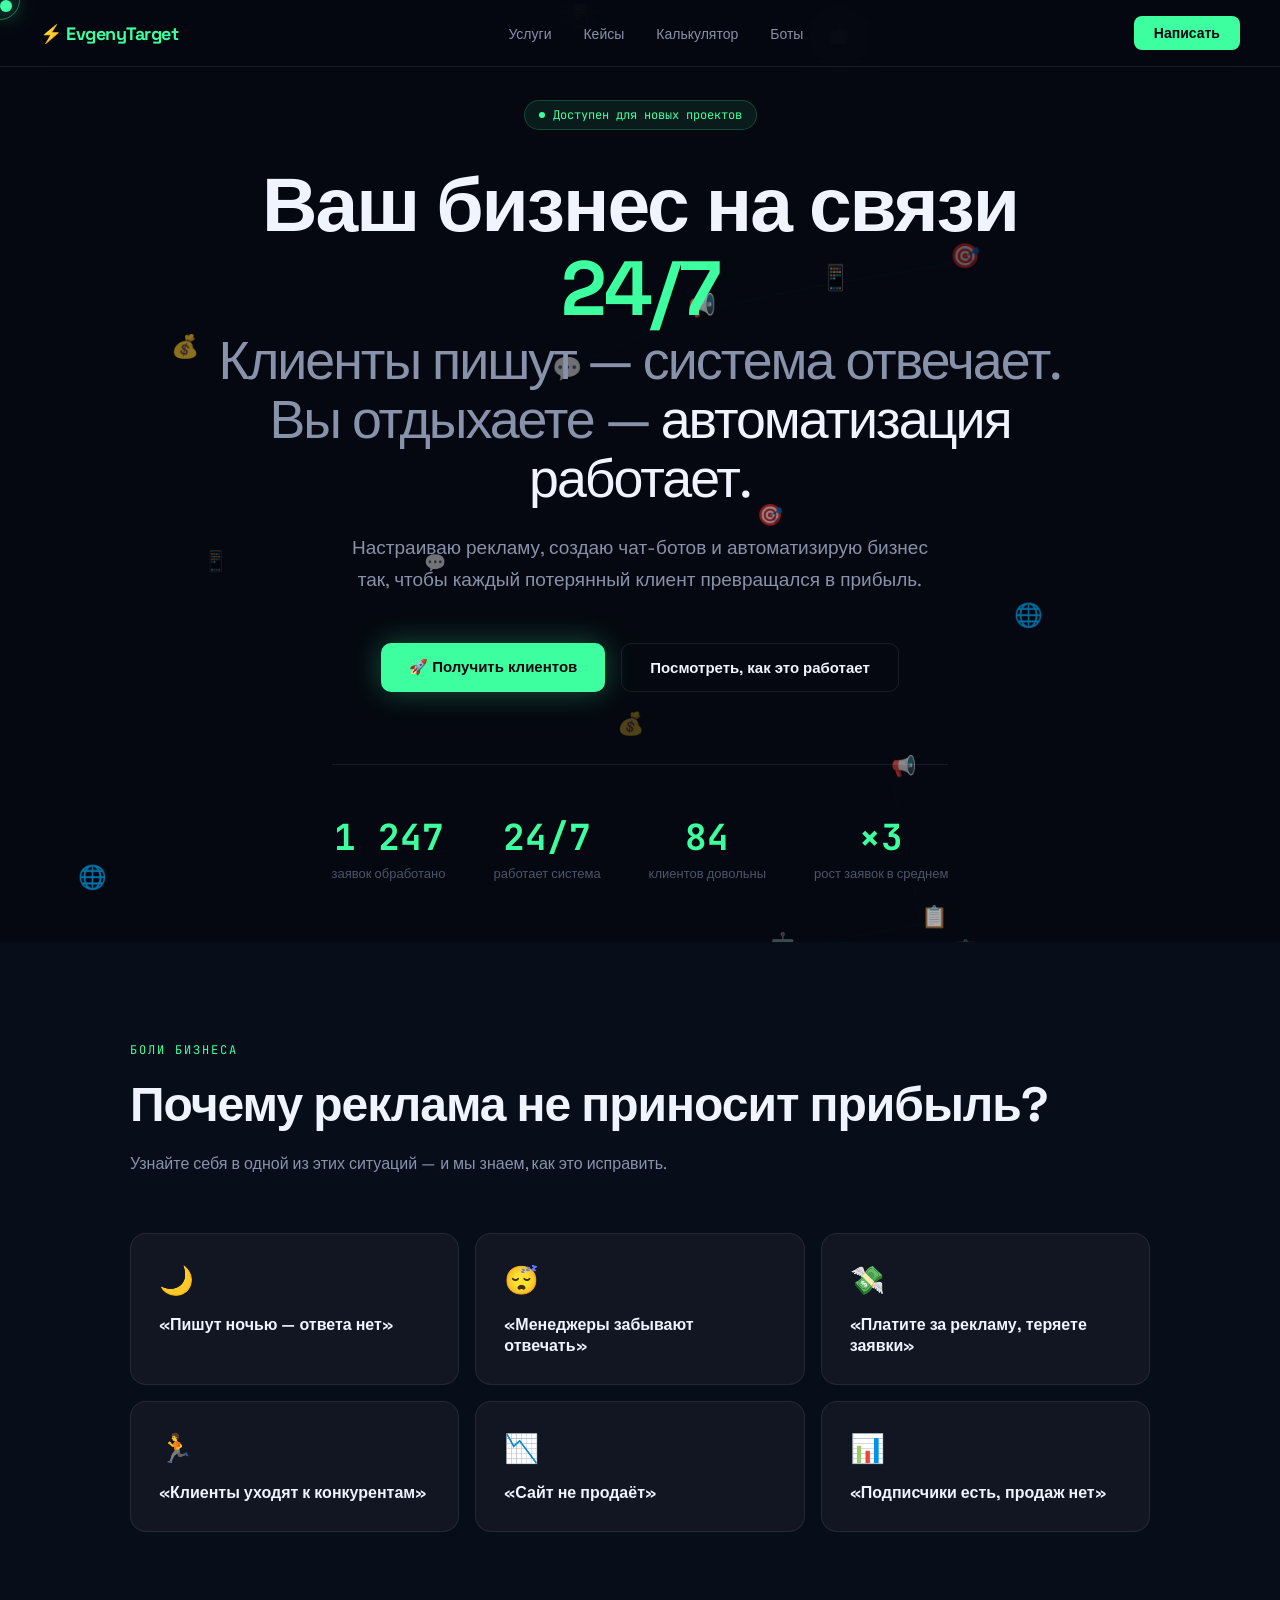
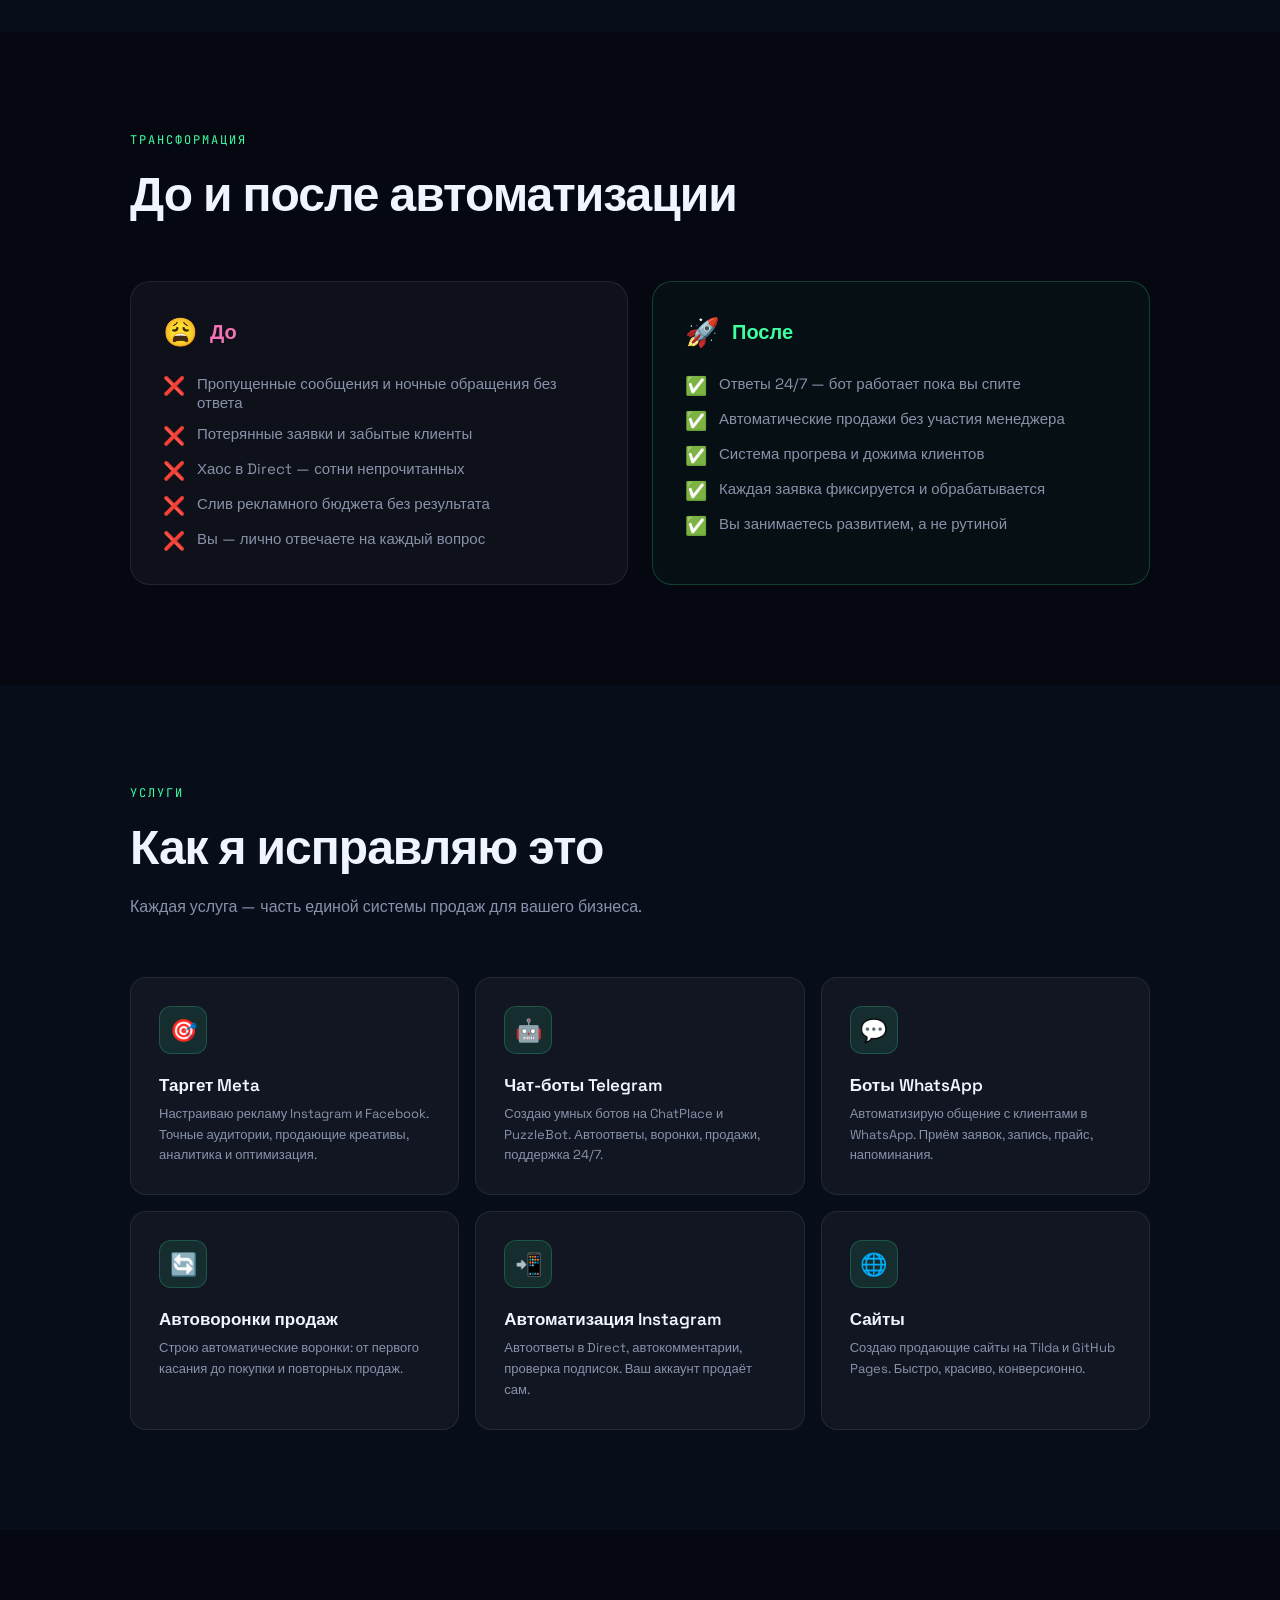
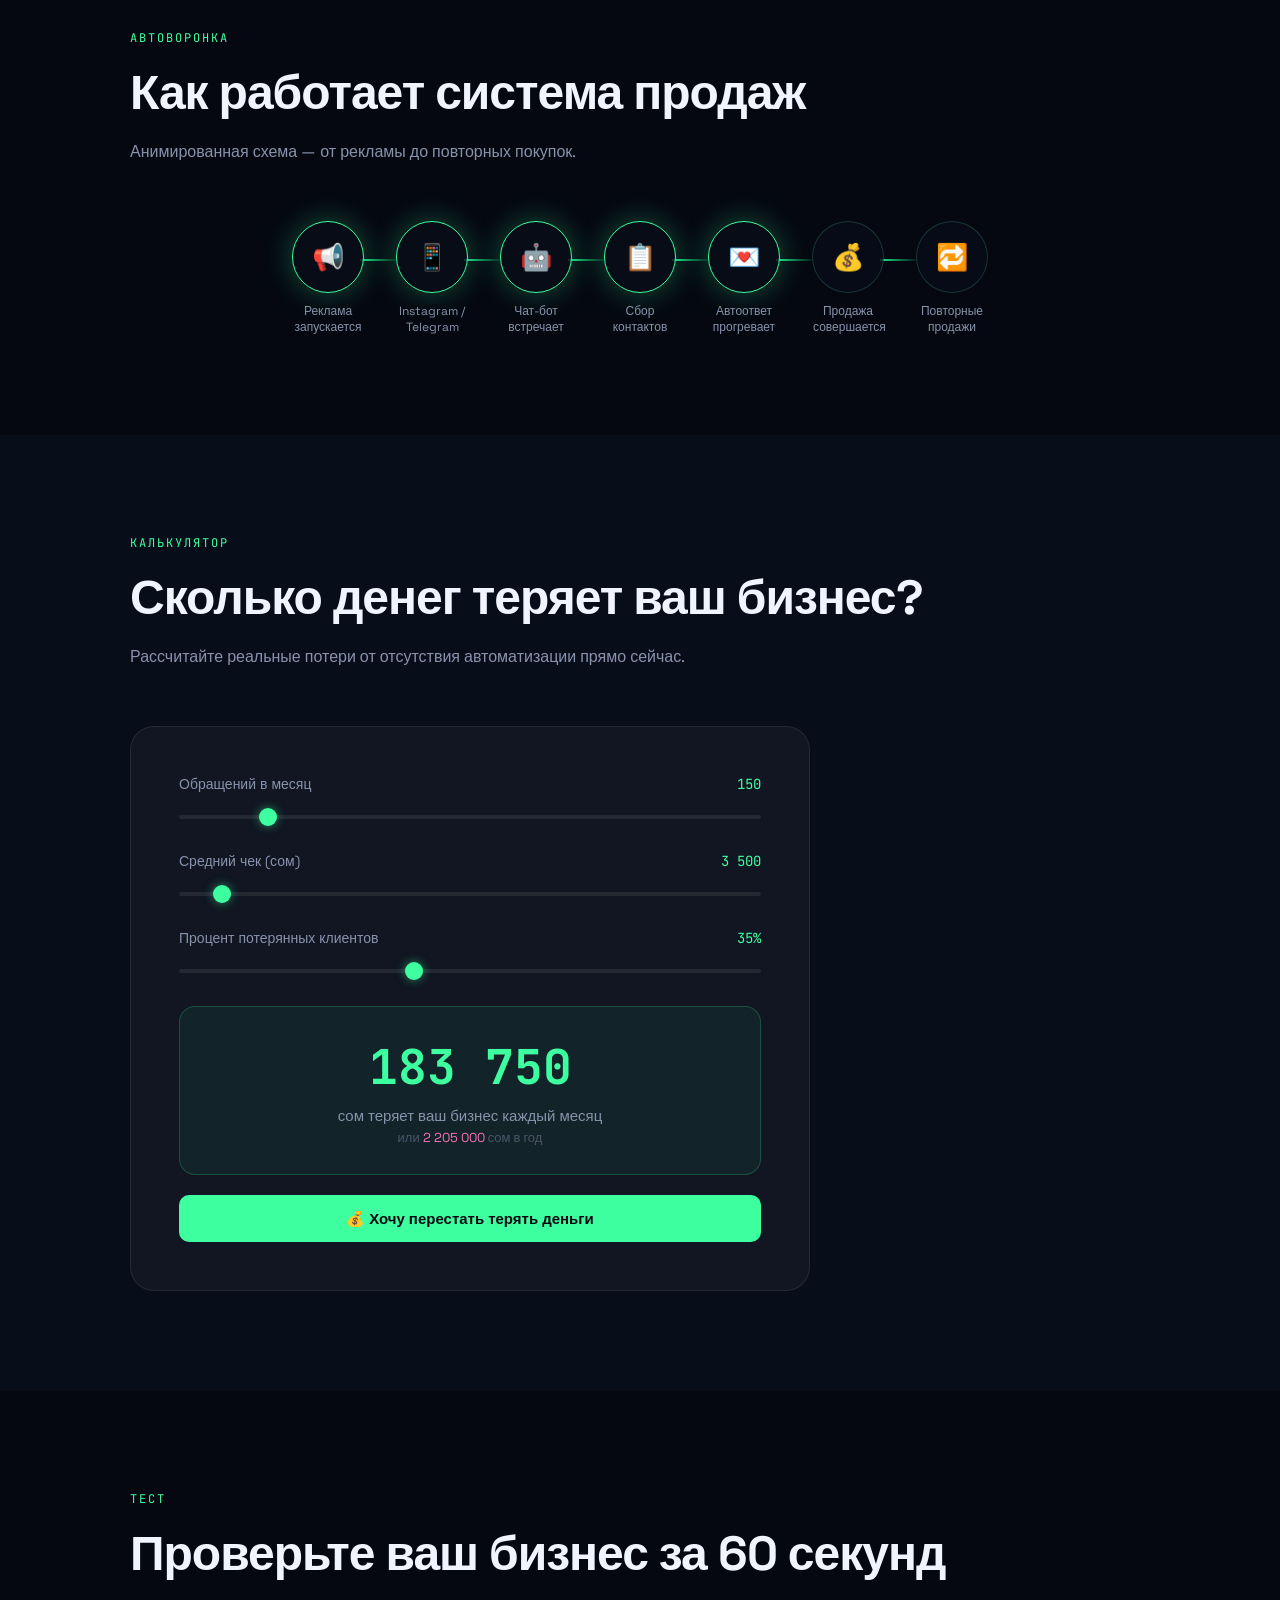
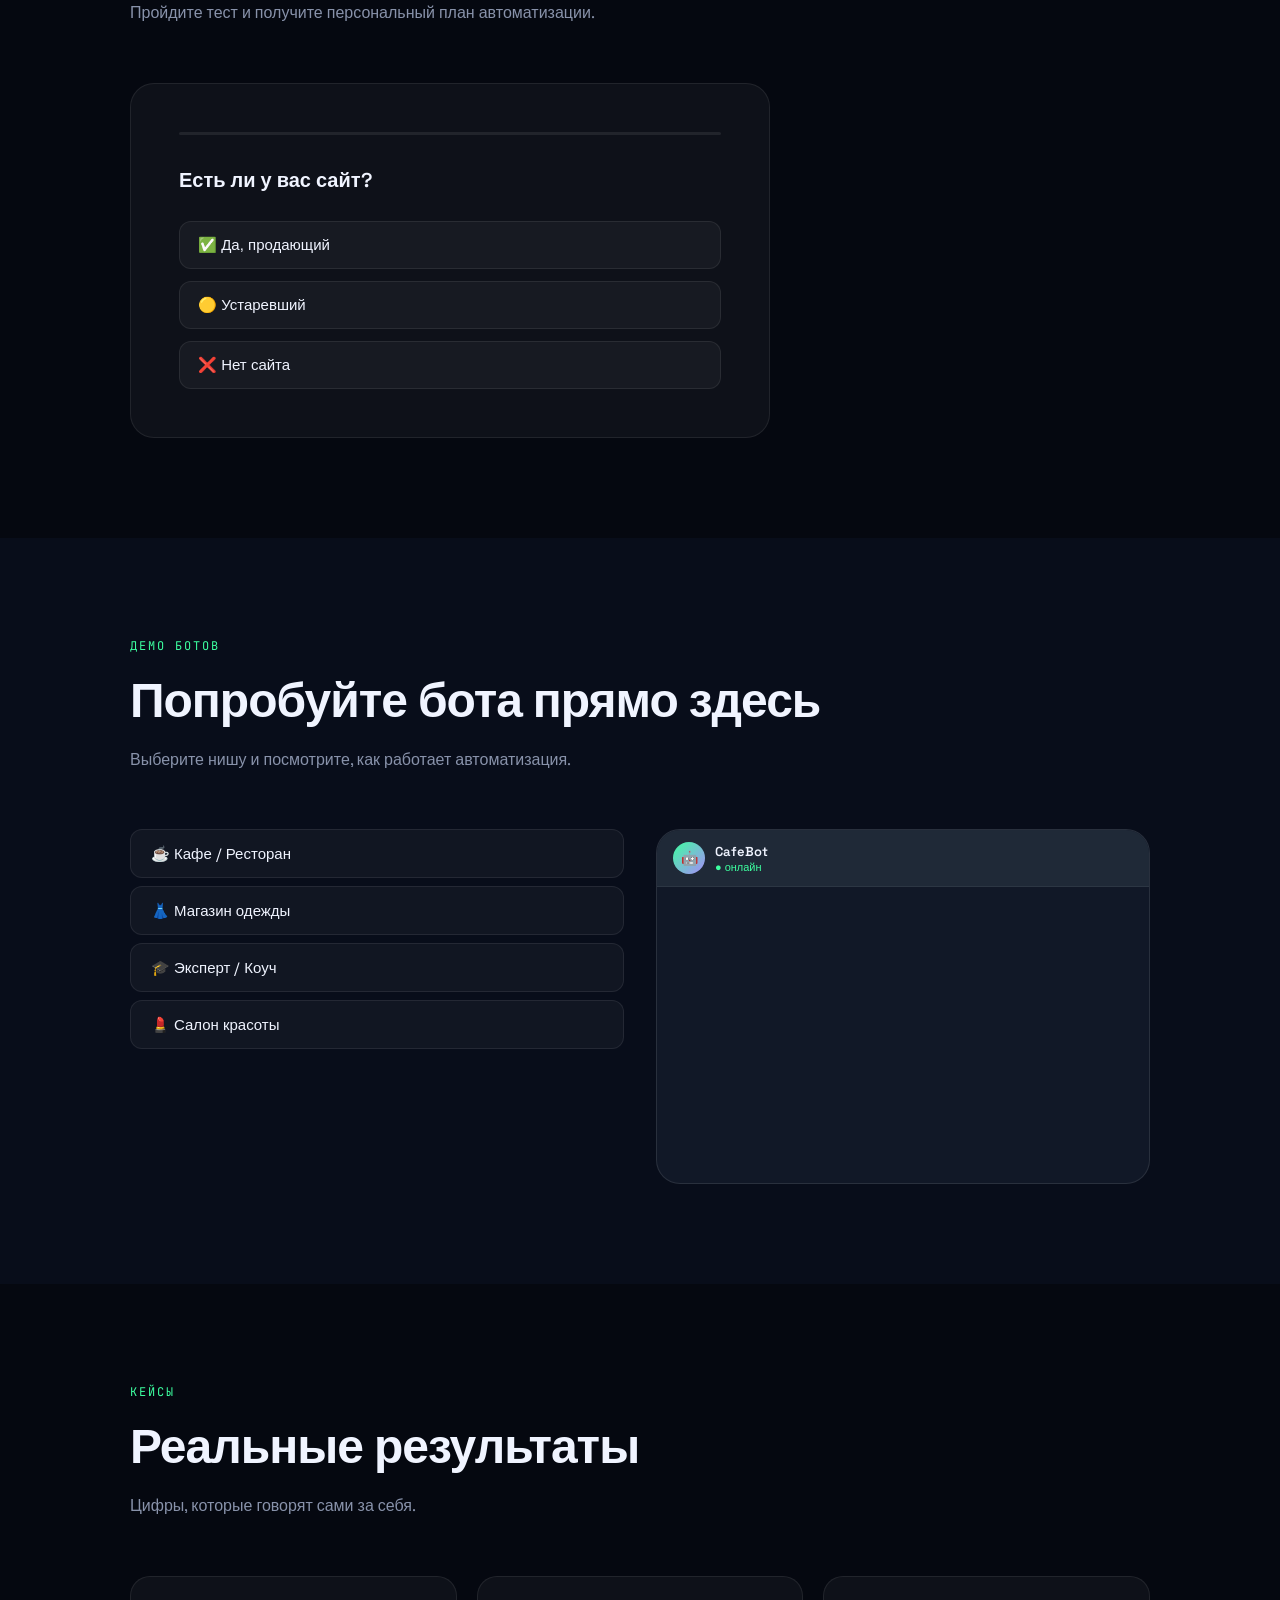
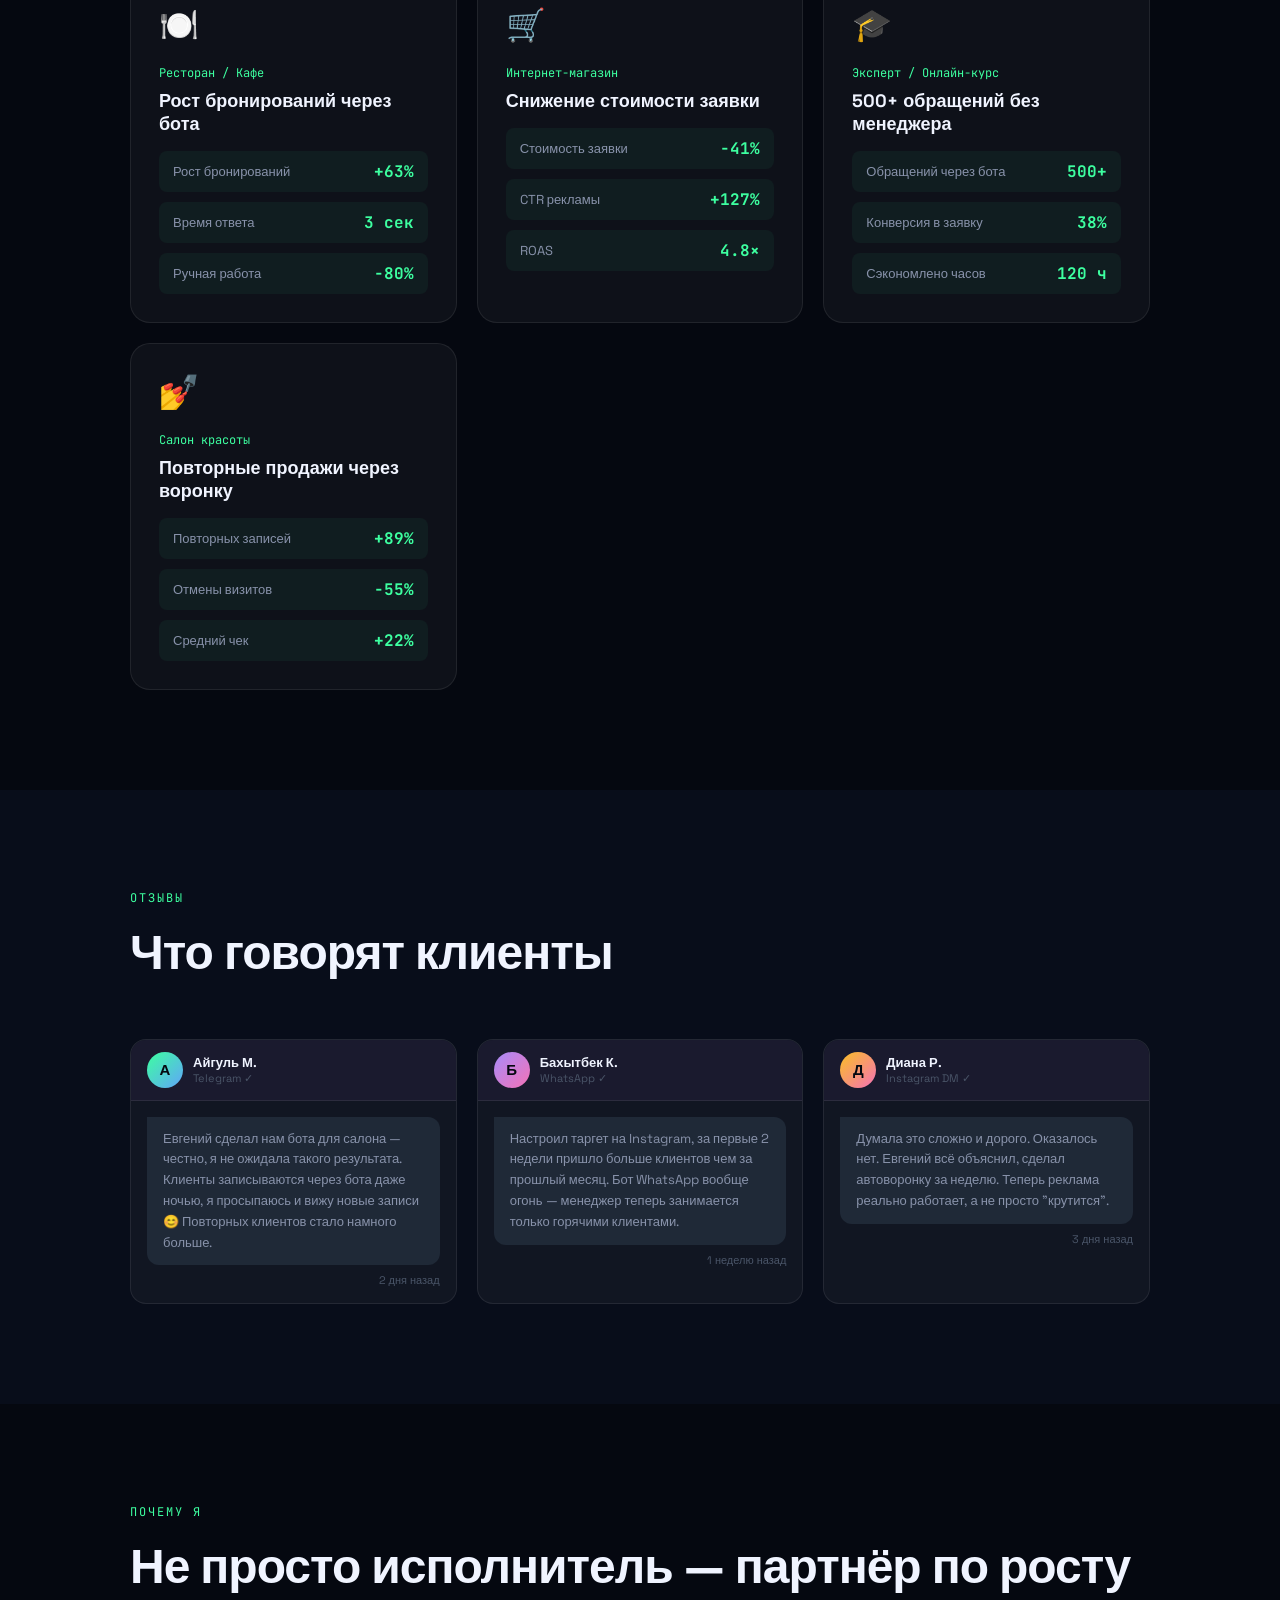
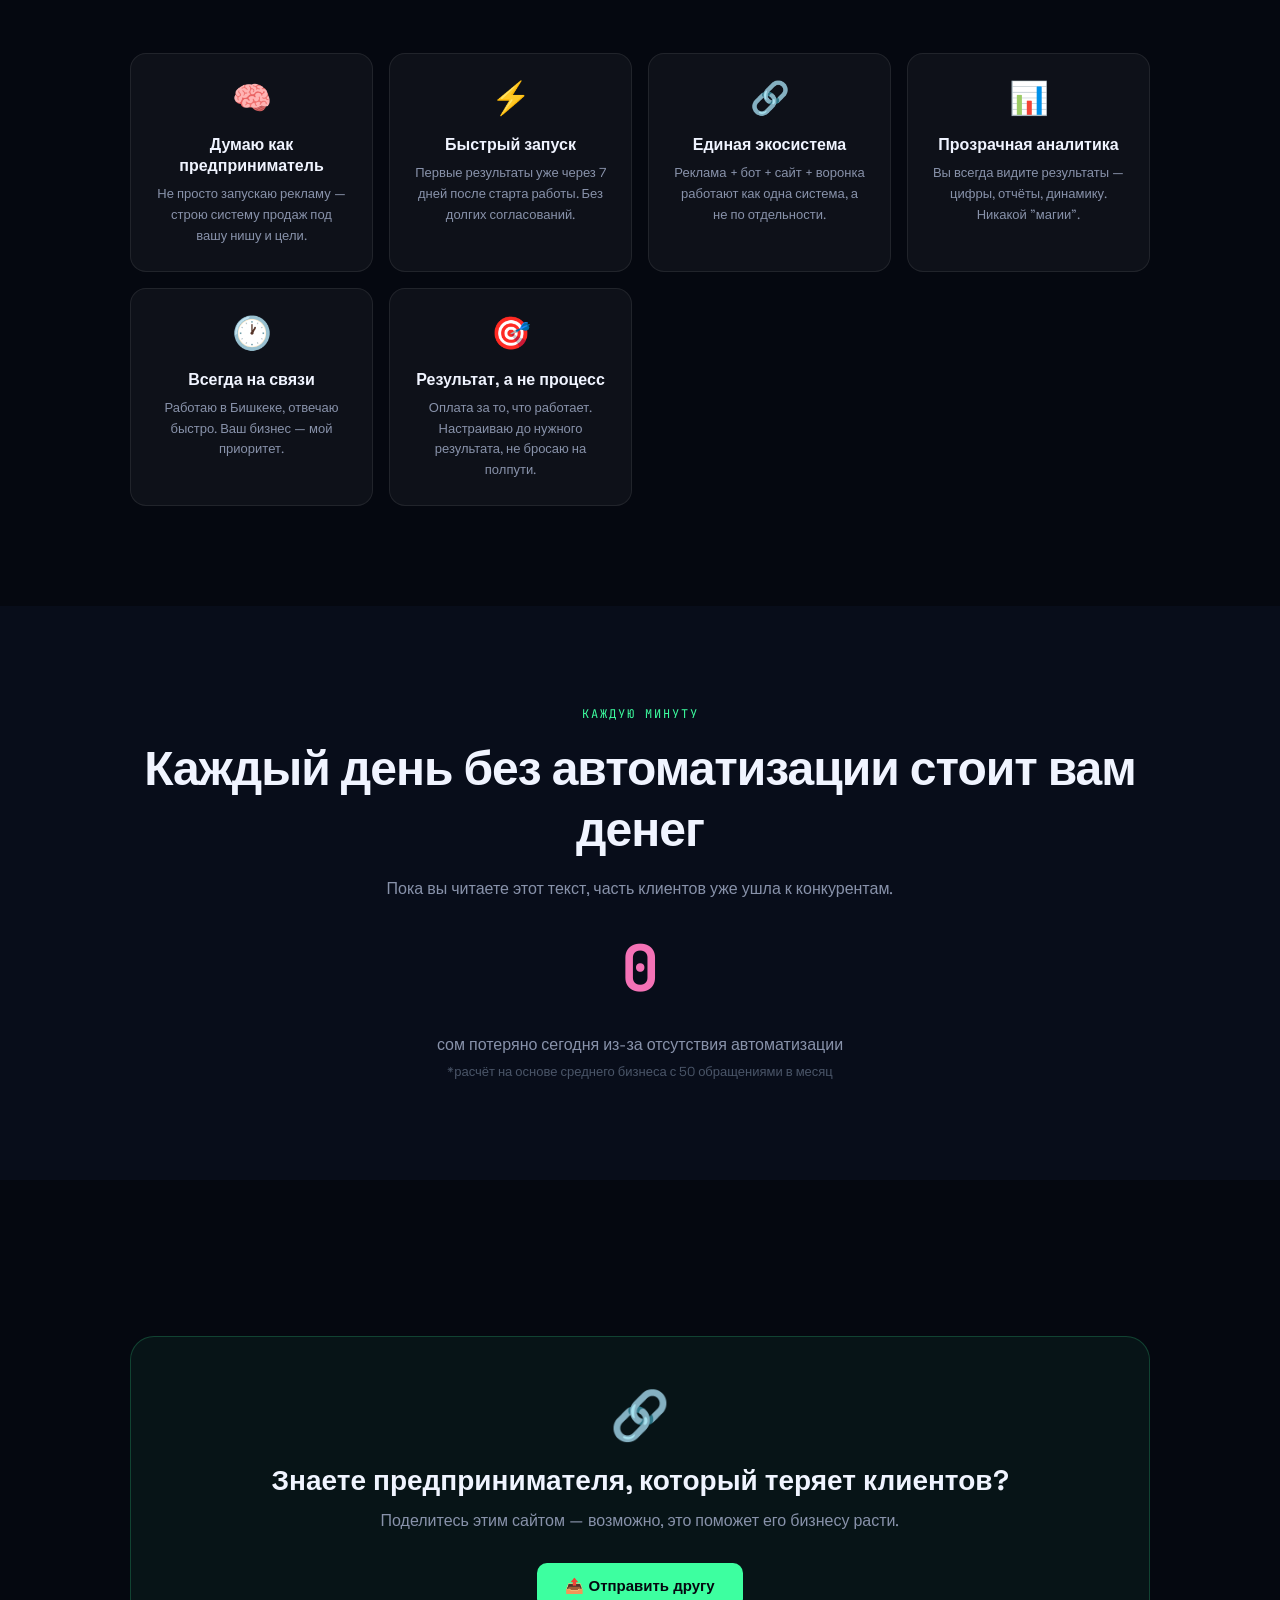
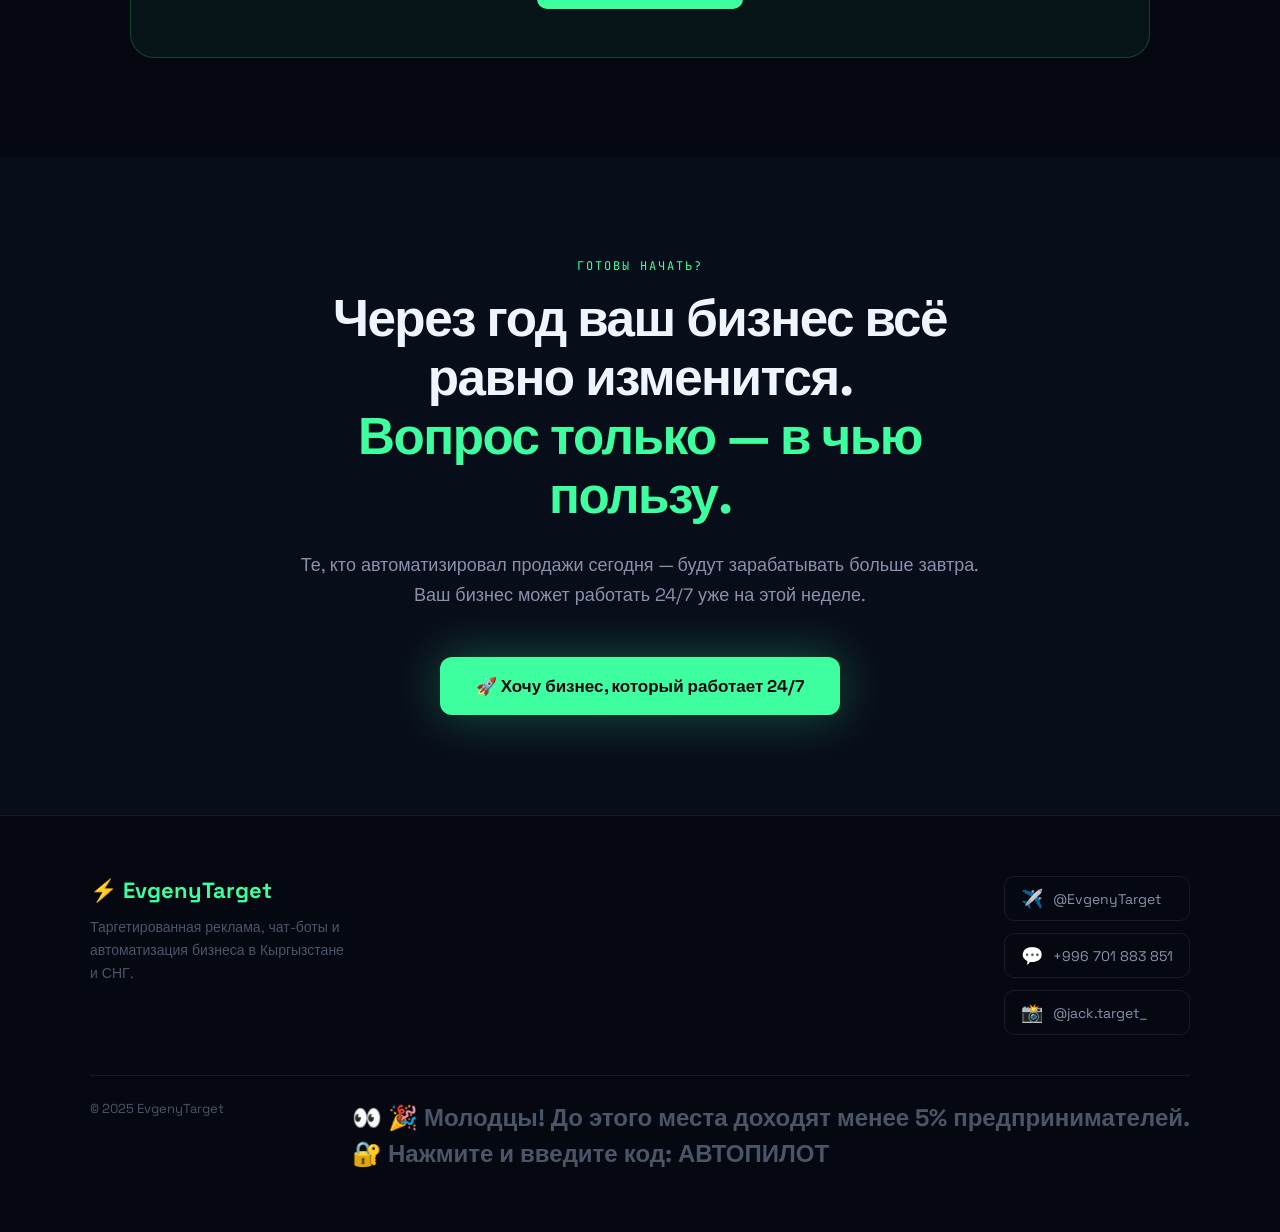
==== commit 66b96673: "Update index.html" ====
--- a/index.html
+++ b/index.html
@@ -1258,7 +1258,7 @@
 let urgencyBase=0;
 const urgencyObs=new IntersectionObserver(entries=>{
   if(entries[0].isIntersecting&&urgencyBase===0){
-    const start=Date.now();const perSec=1840/86400;
+    const start=Date.now();const perSec=184000/86400;
     setInterval(()=>{
       urgencyBase=Math.floor((Date.now()-start)/1000*perSec);
       document.getElementById('urgency-num').textContent=urgencyBase.toLocaleString('ru');
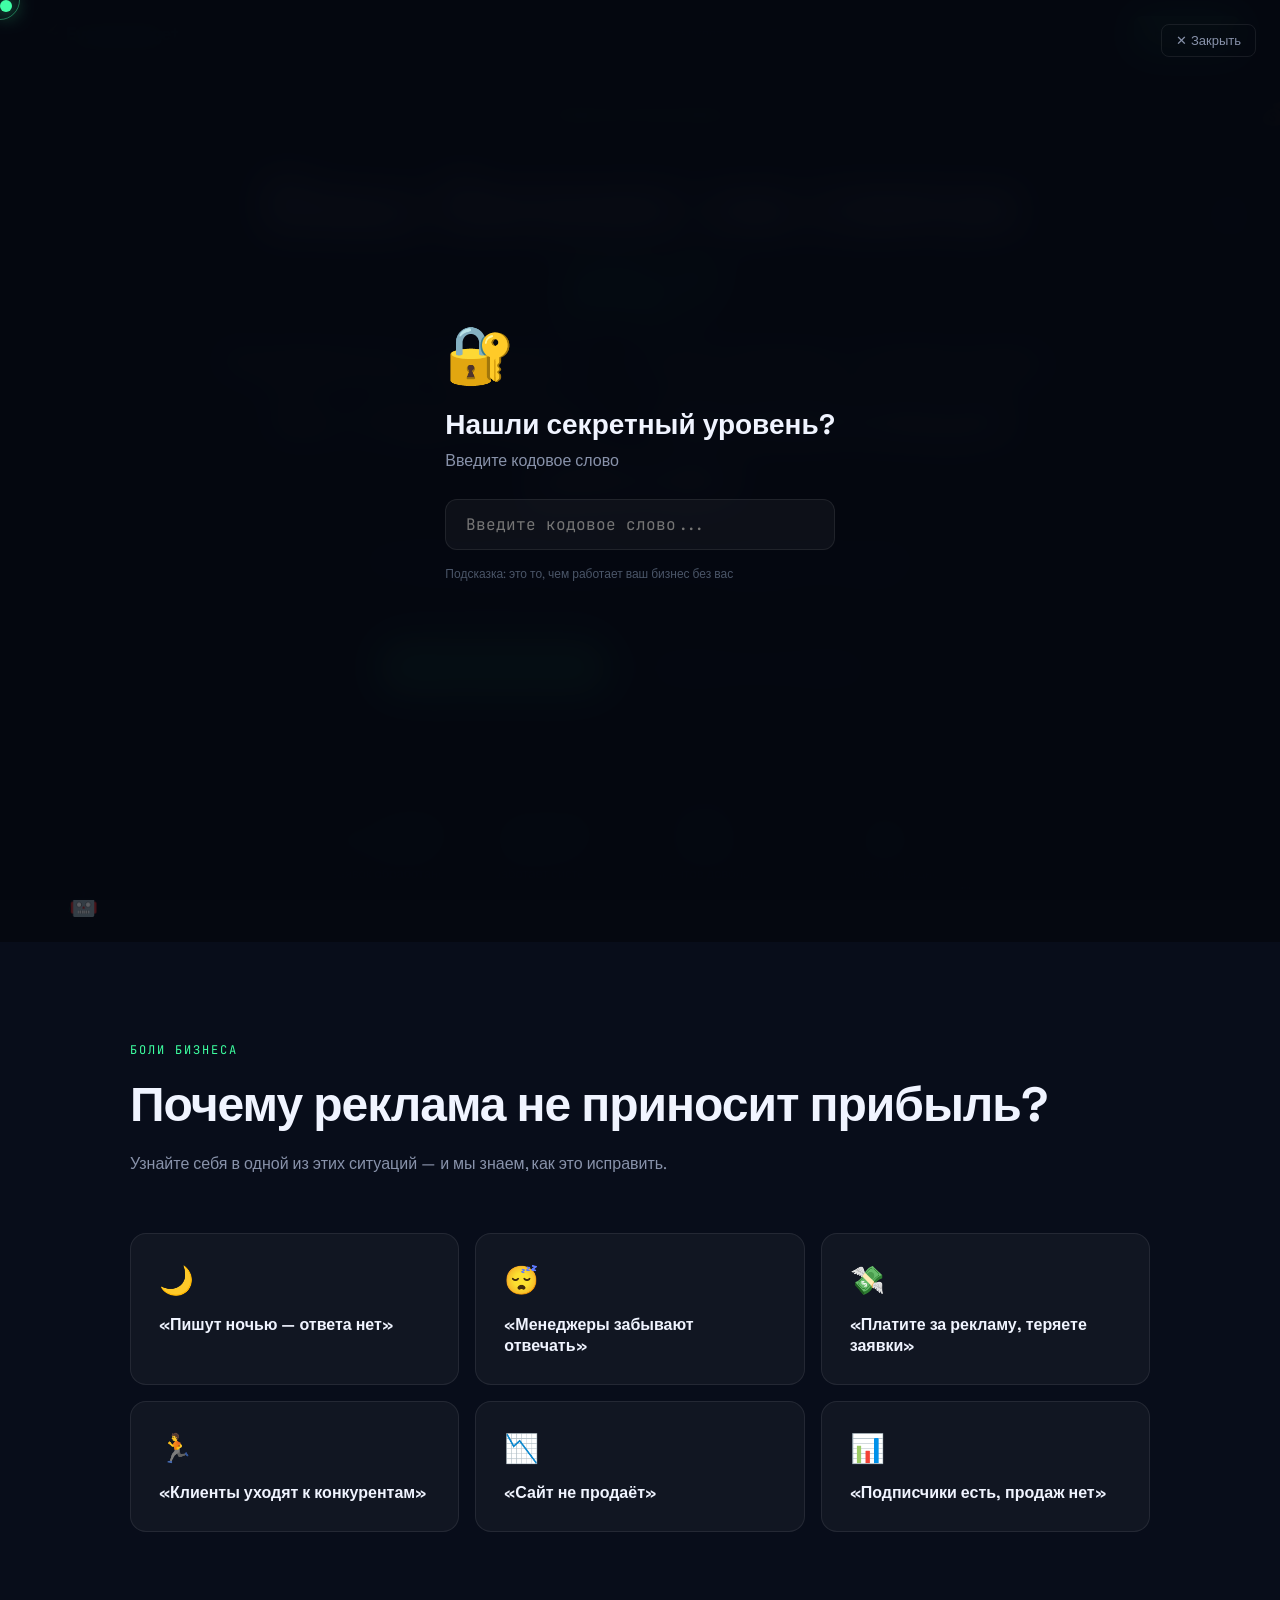
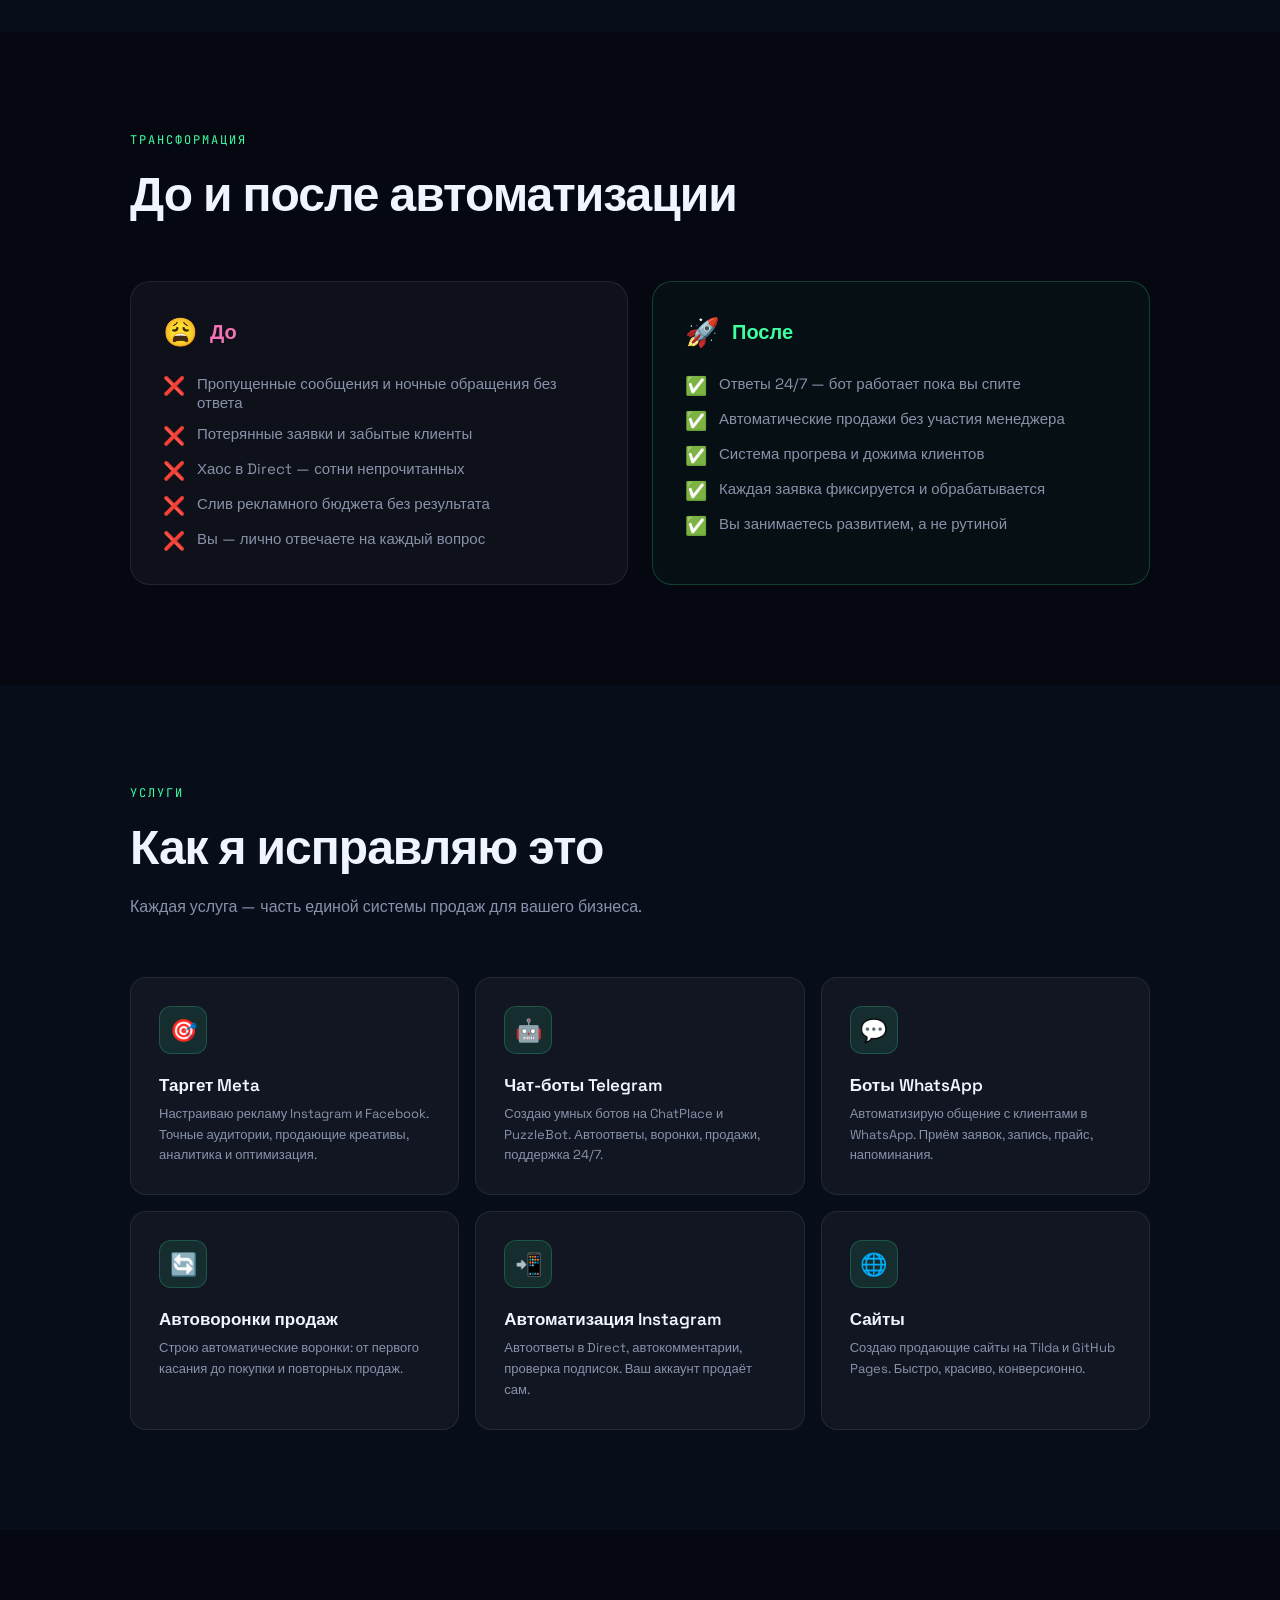
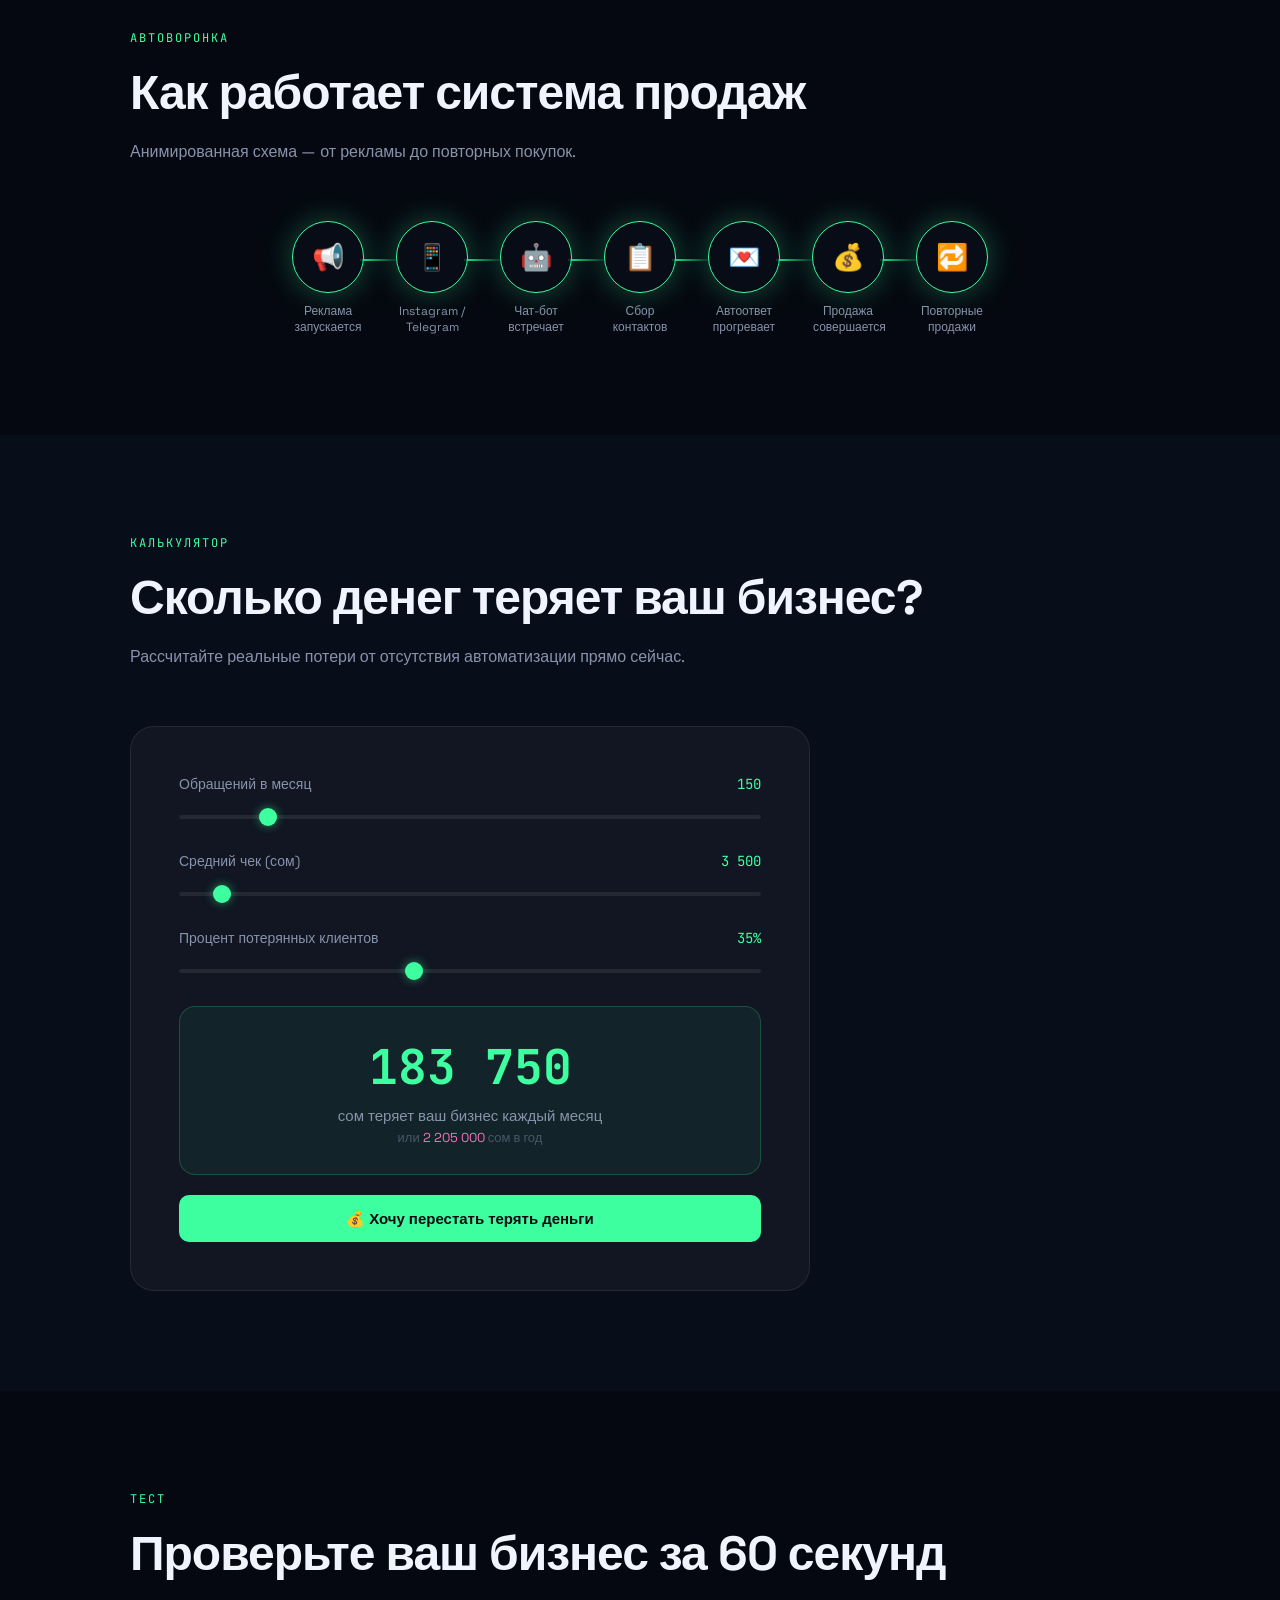
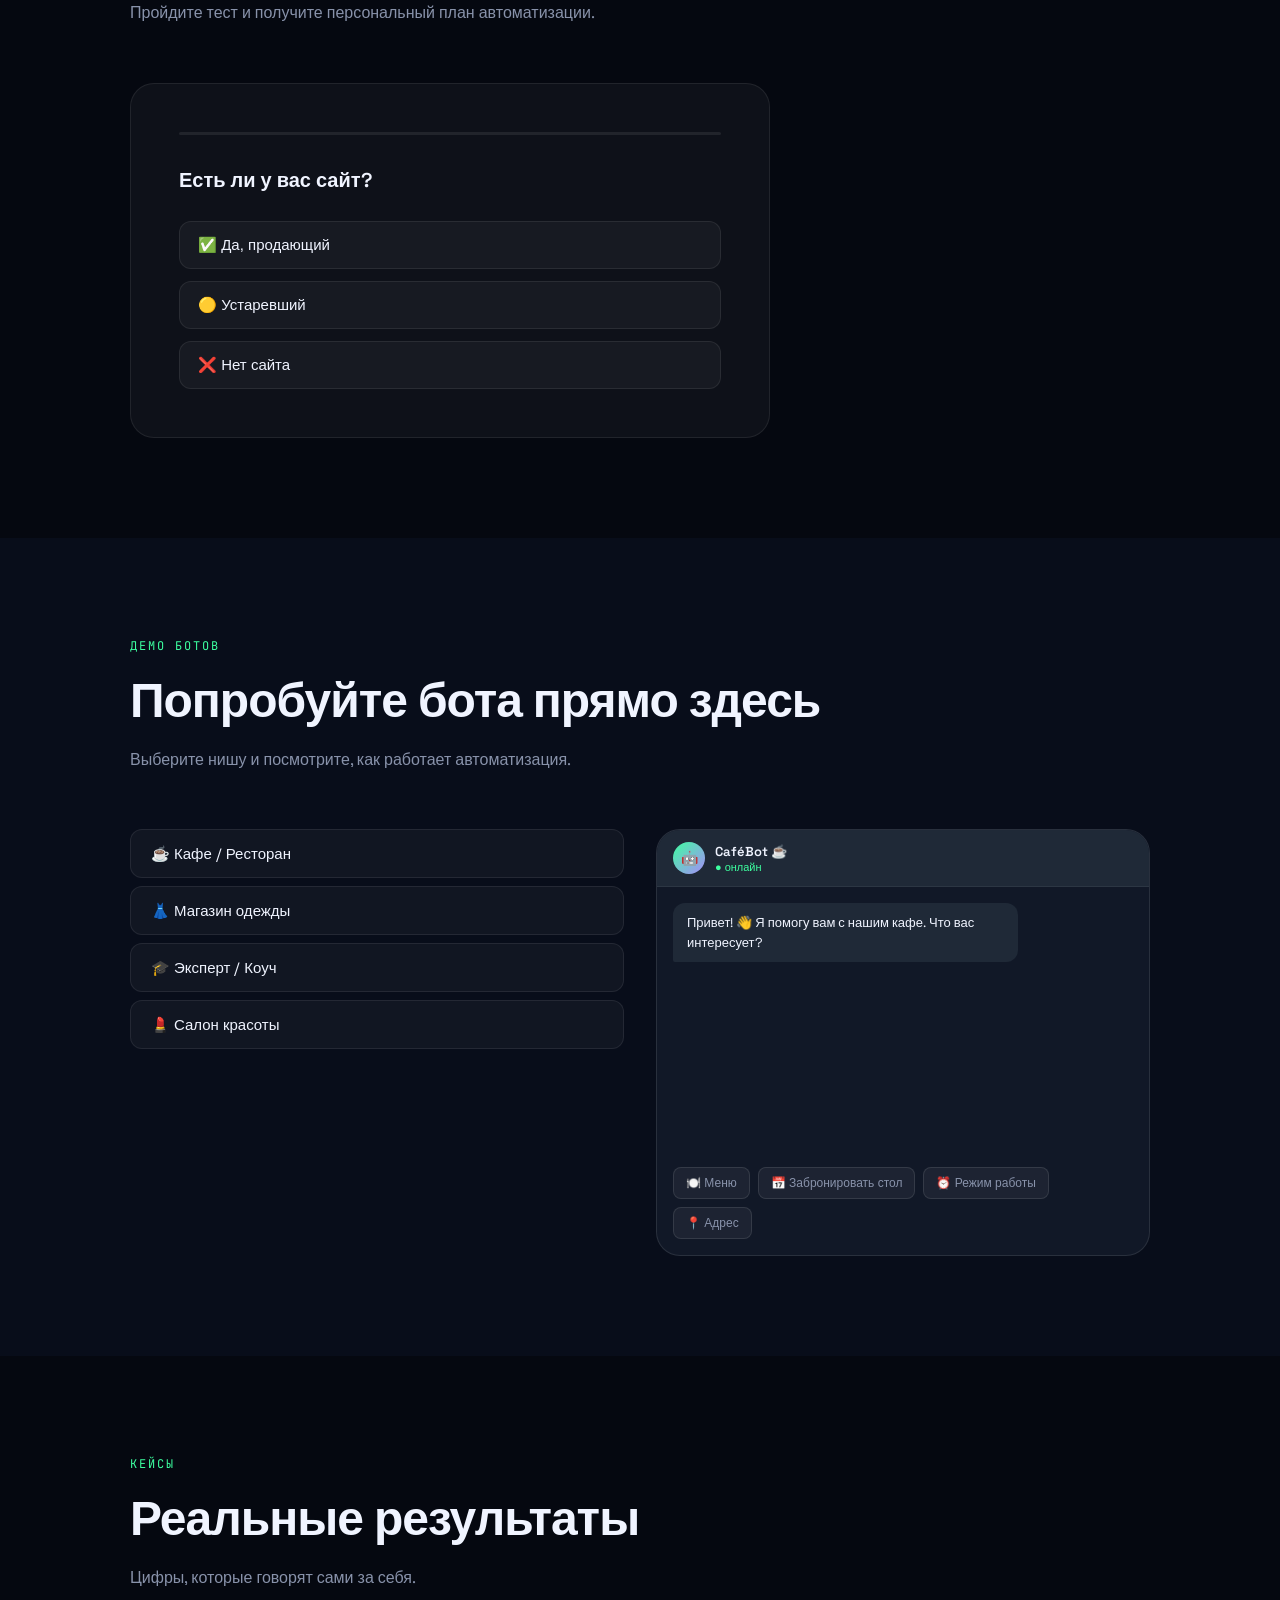
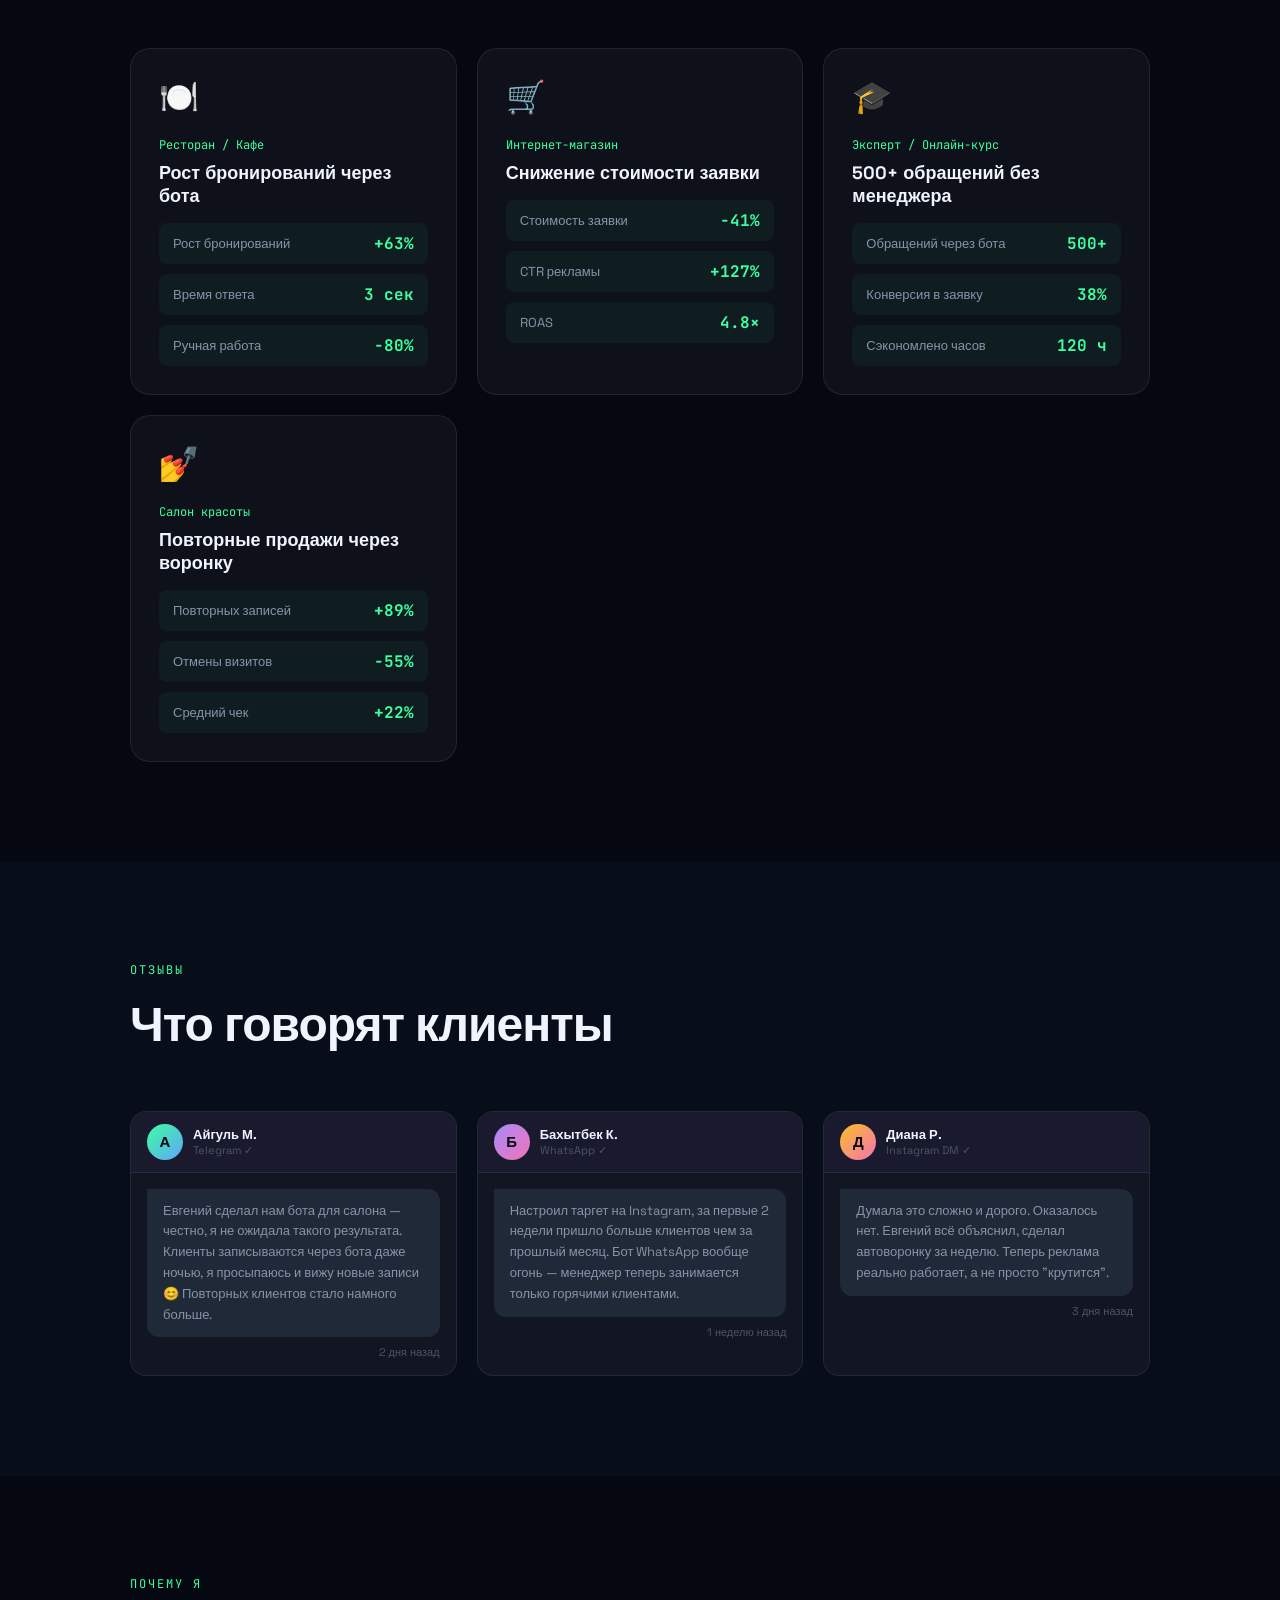
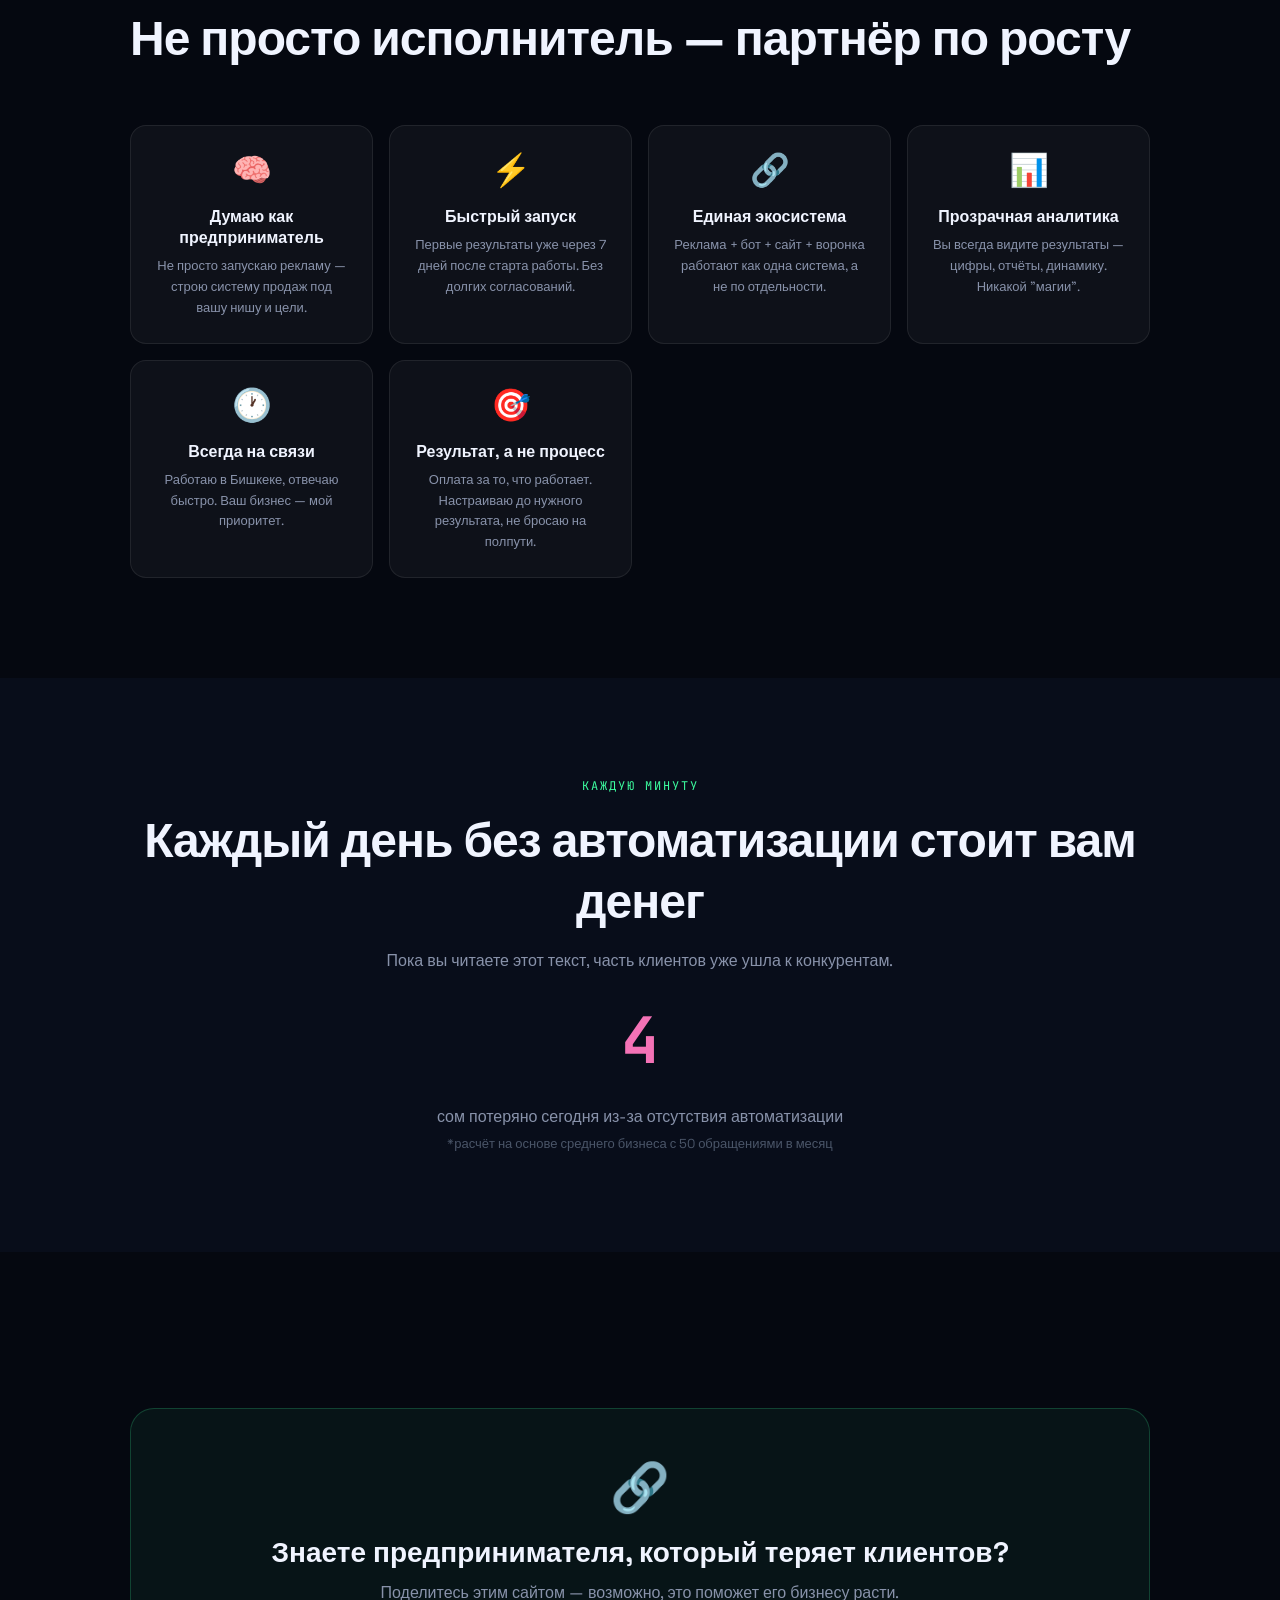
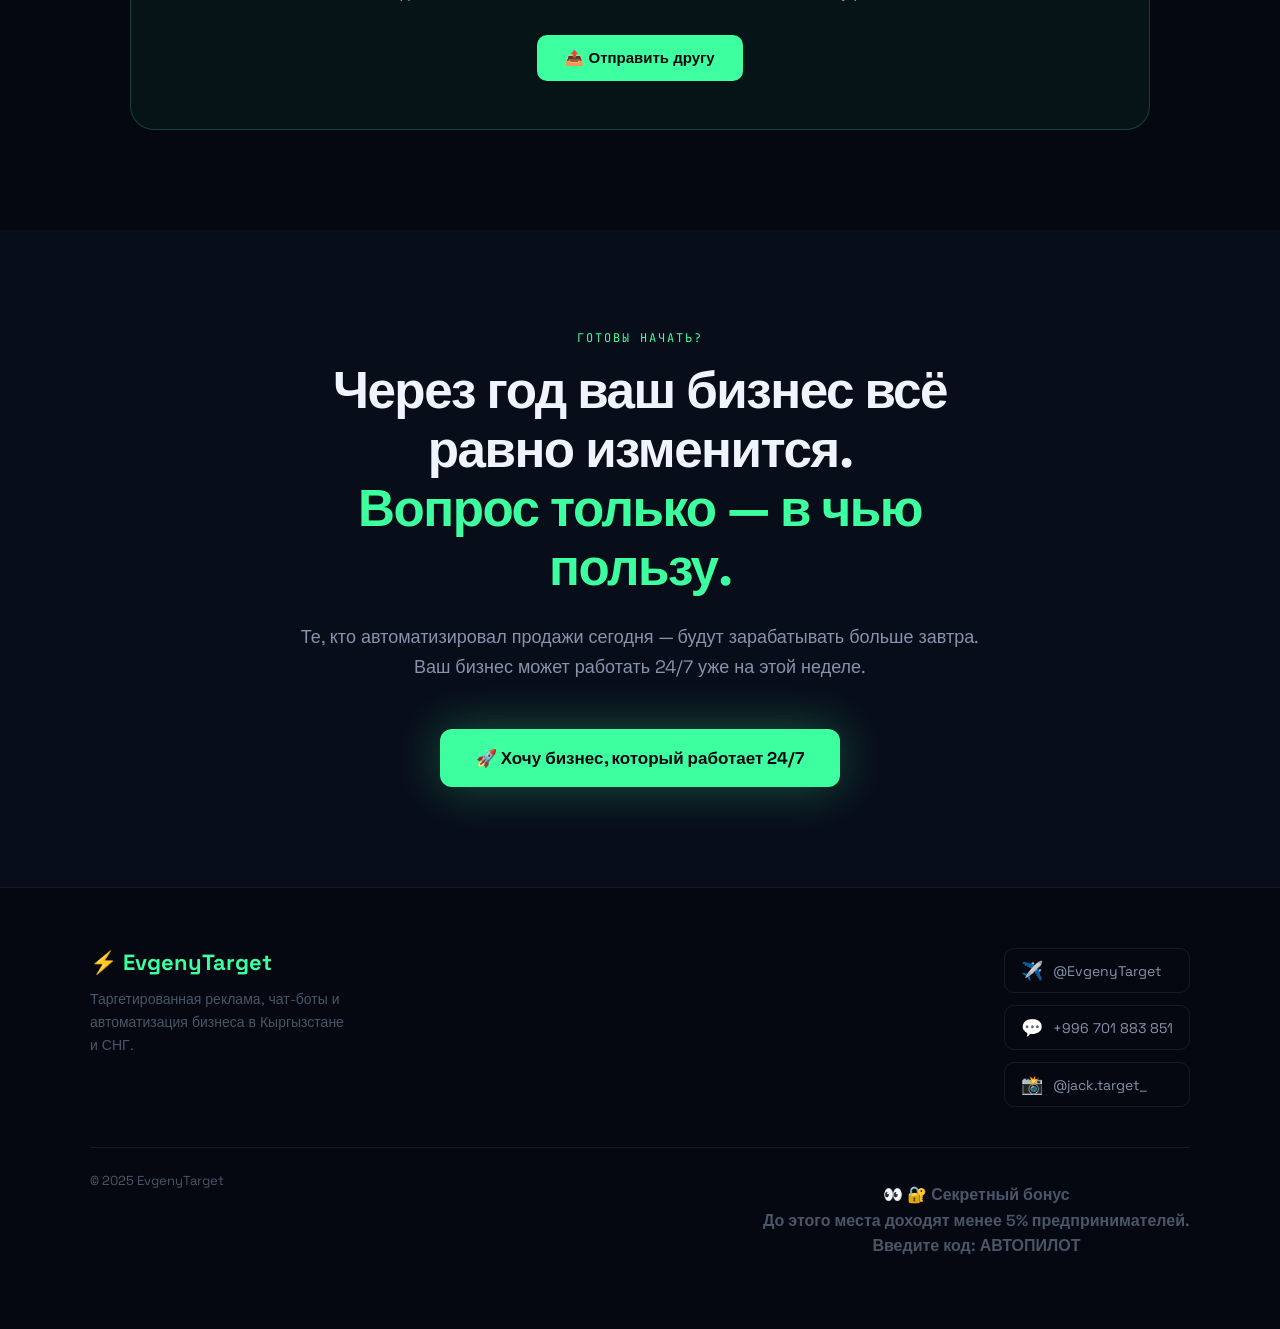
==== commit c35ed041: "Update index.html" ====
--- a/index.html
+++ b/index.html
@@ -1023,8 +1023,9 @@
   </div>
   <div class="footer-bottom">
     <span>© 2025 EvgenyTarget</span>
-    <span id="easter-trigger" style="cursor:pointer;color:var(--text3);font-size:24px;font-weight:700;line-height:1.5;" onclick="triggerEaster()" title="🔐">👀 🎉 Молодцы! До этого места доходят менее 5% предпринимателей.
-<br>🔐 Нажмите и введите код: <strong>АВТОПИЛОТ</strong>
+    <span id="easter-trigger" style="cursor:pointer;color:var(--text3);font-size:16px;font-weight:600;line-height:1.6;text-align:center;padding:10px 0;" onclick="triggerEaster()" title="🔐">👀 🔐 <strong>Секретный бонус</strong><br>
+До этого места доходят менее 5% предпринимателей.<br>
+Введите код: <strong>АВТОПИЛОТ</strong>
 </span>
   </div>
 </footer>
@@ -1223,7 +1224,9 @@
 let currentBot='cafe';
 function loadBot(type){
   document.querySelectorAll('.sim-cat').forEach(c=>c.classList.remove('active'));
-  event.target.classList.add('active');
+  if(window.event && window.event.target){
+  window.event.target.classList.add('active');
+}
   currentBot=type;
   const bot=bots[type];
   document.getElementById('sim-name').textContent=bot.name;
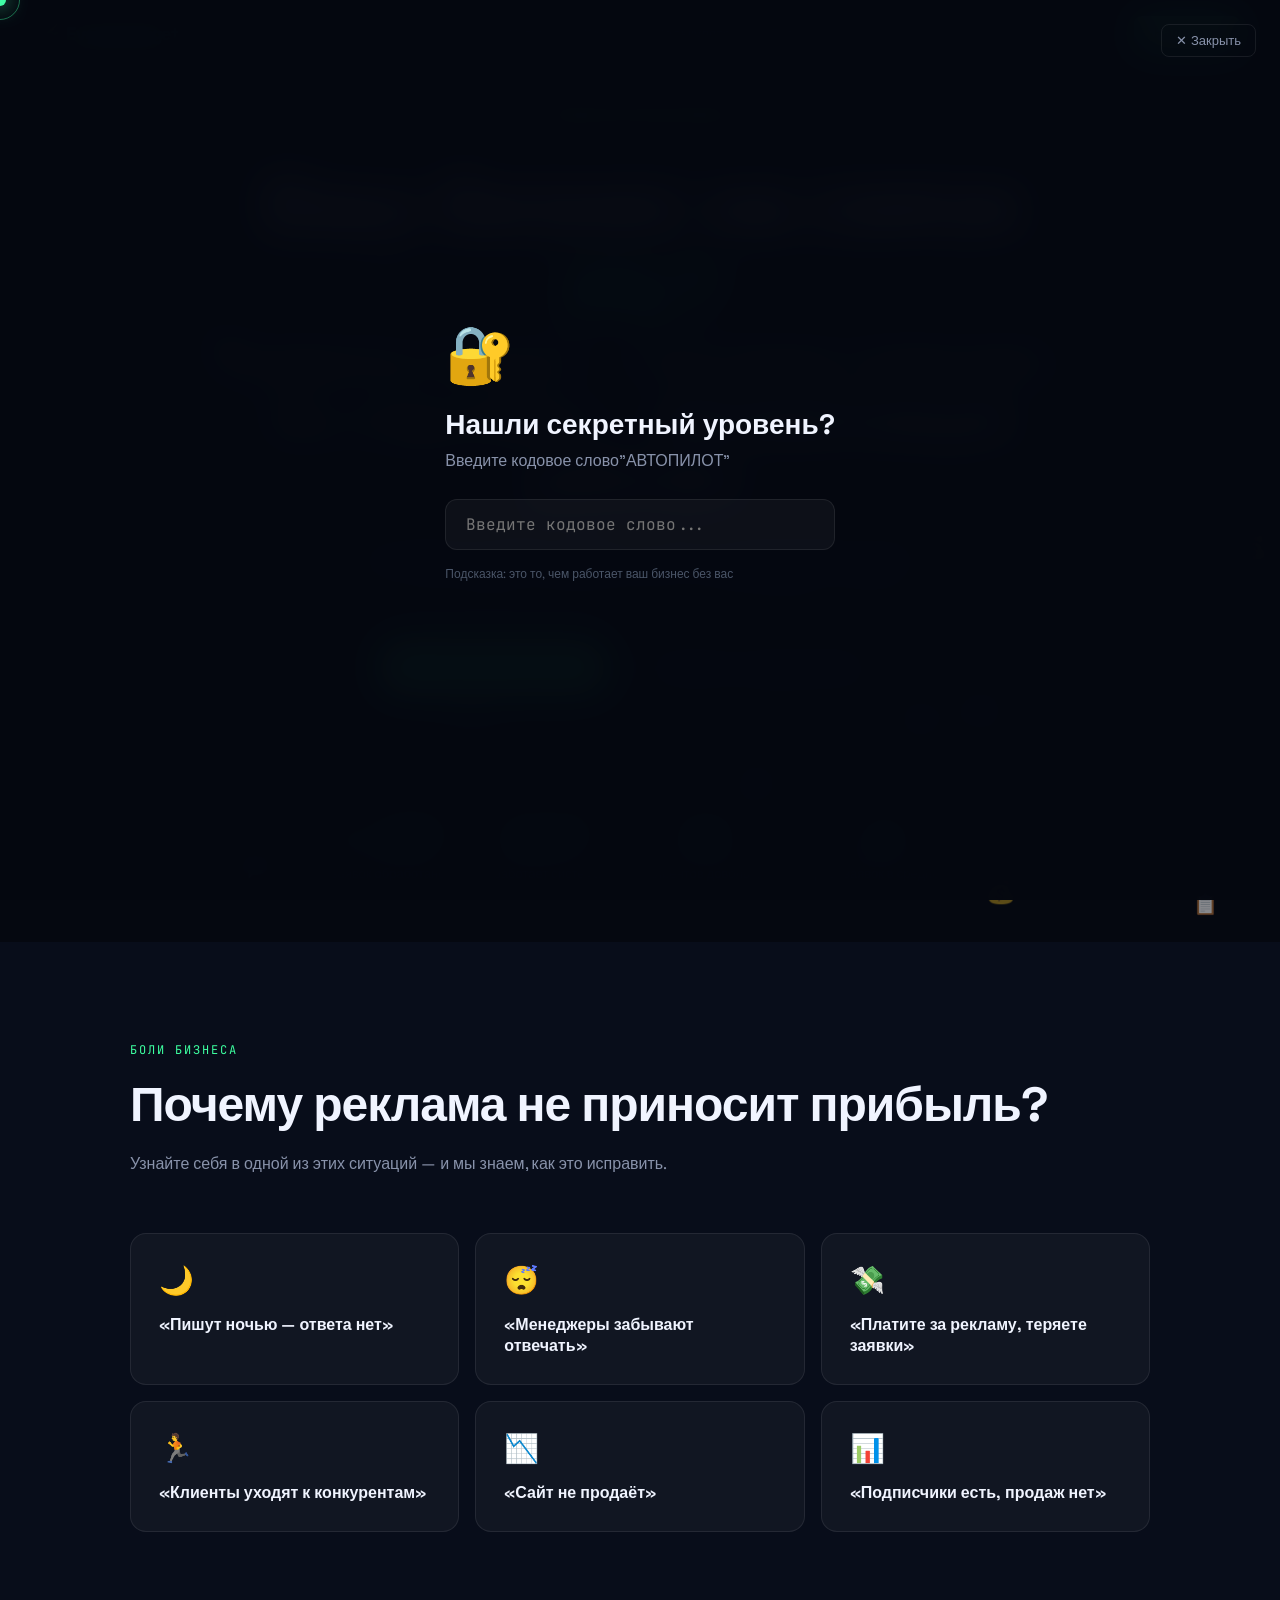
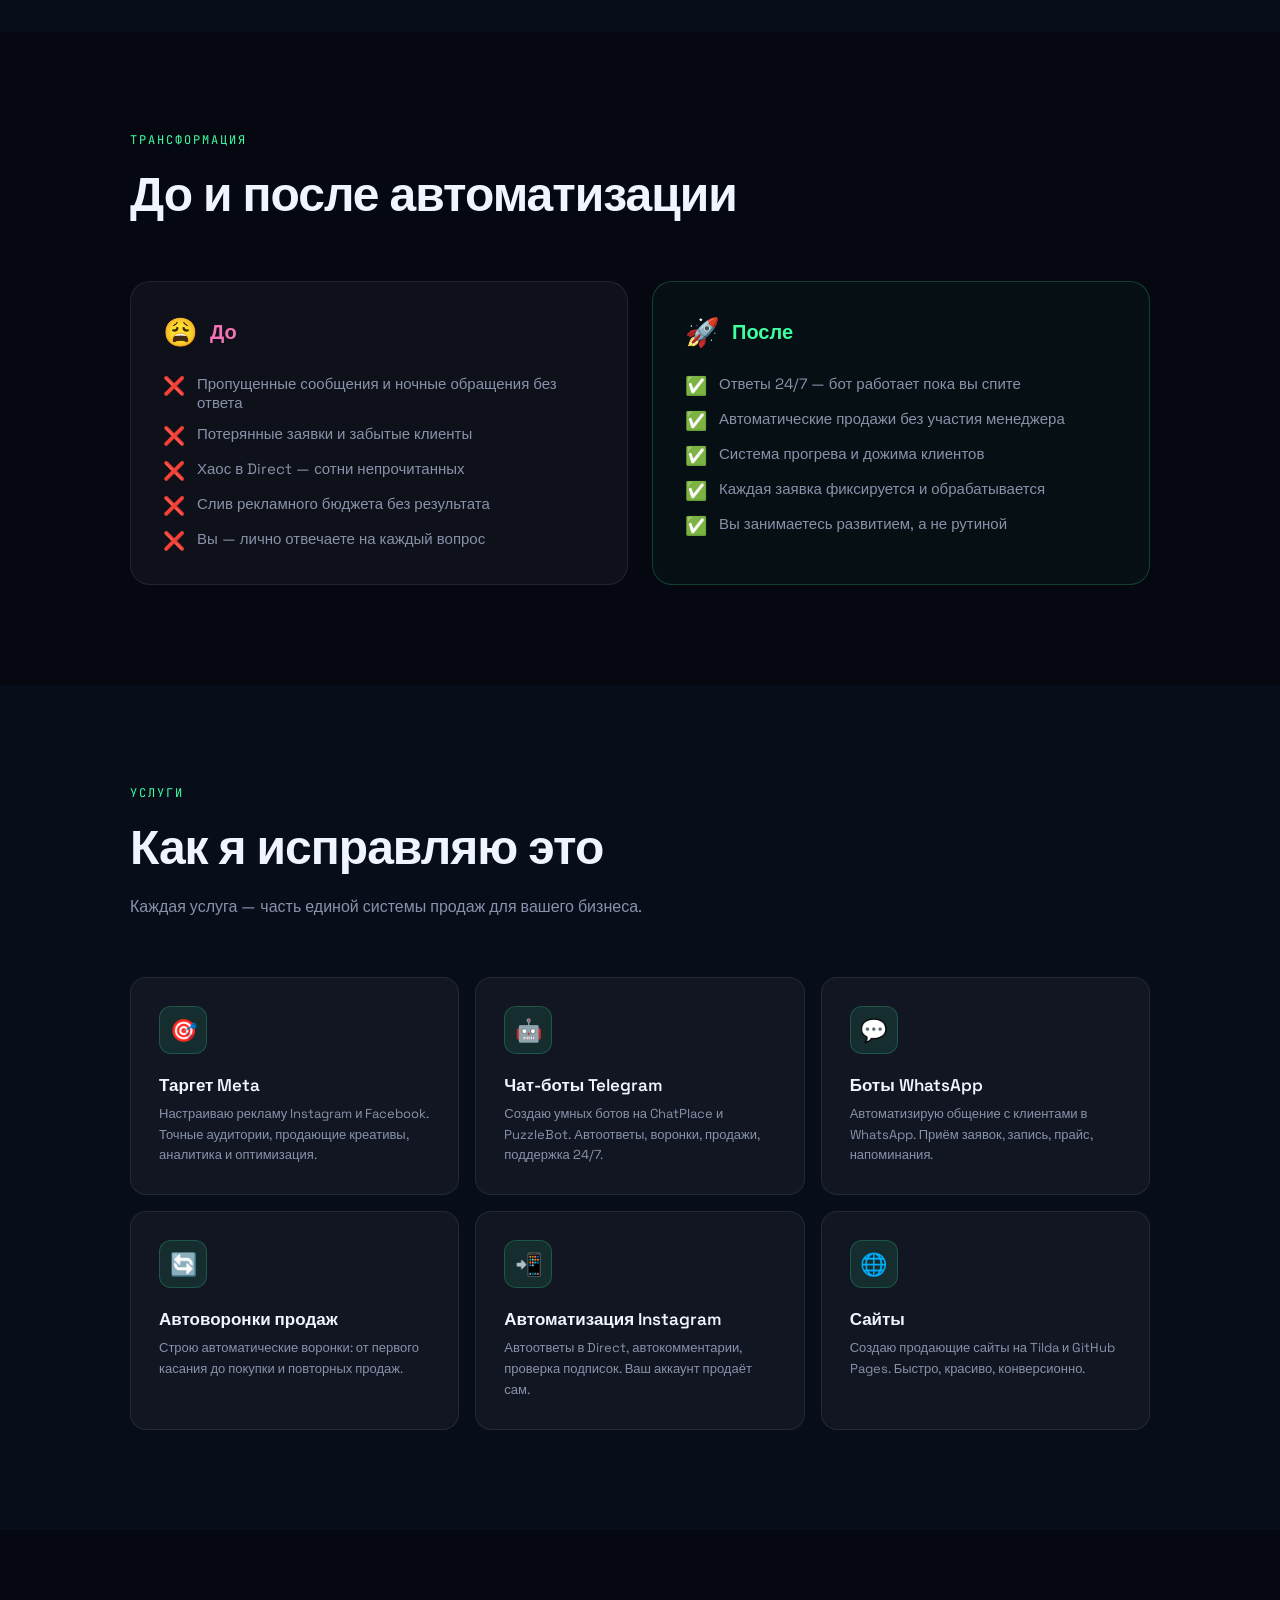
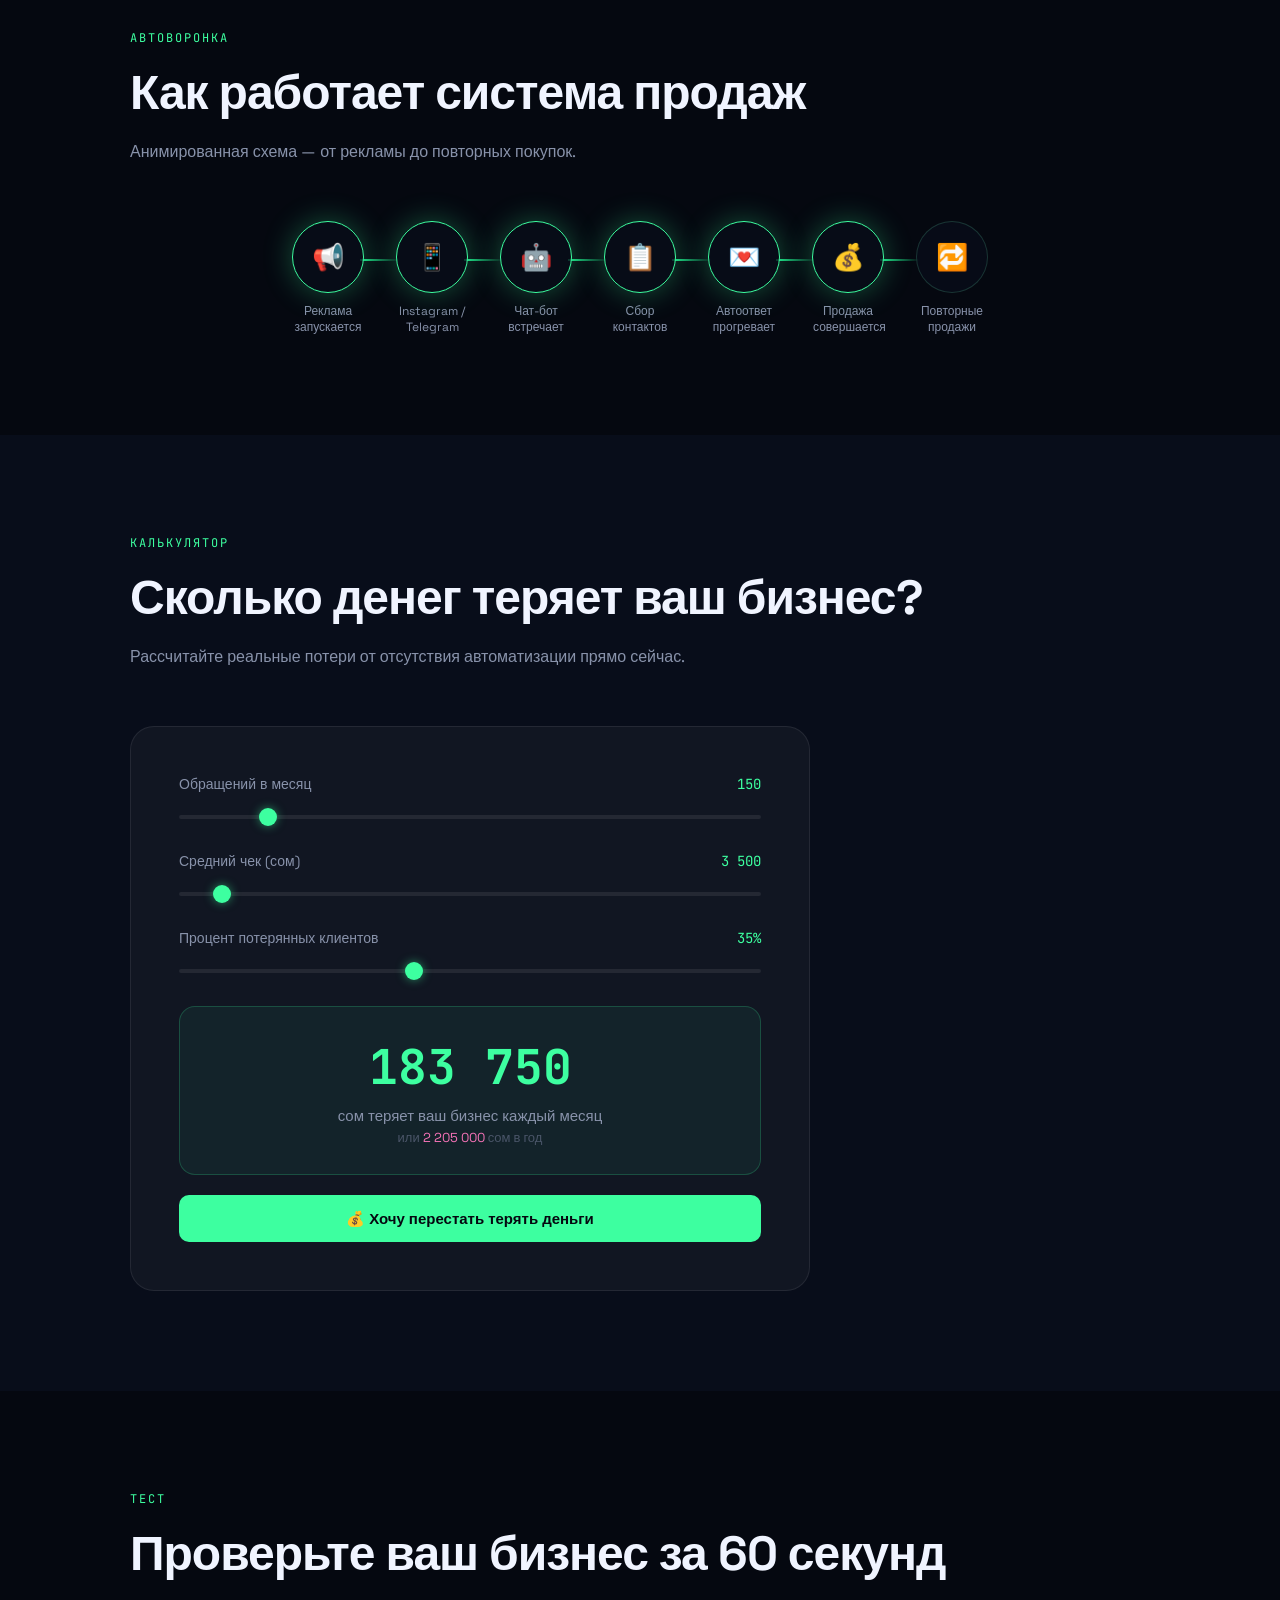
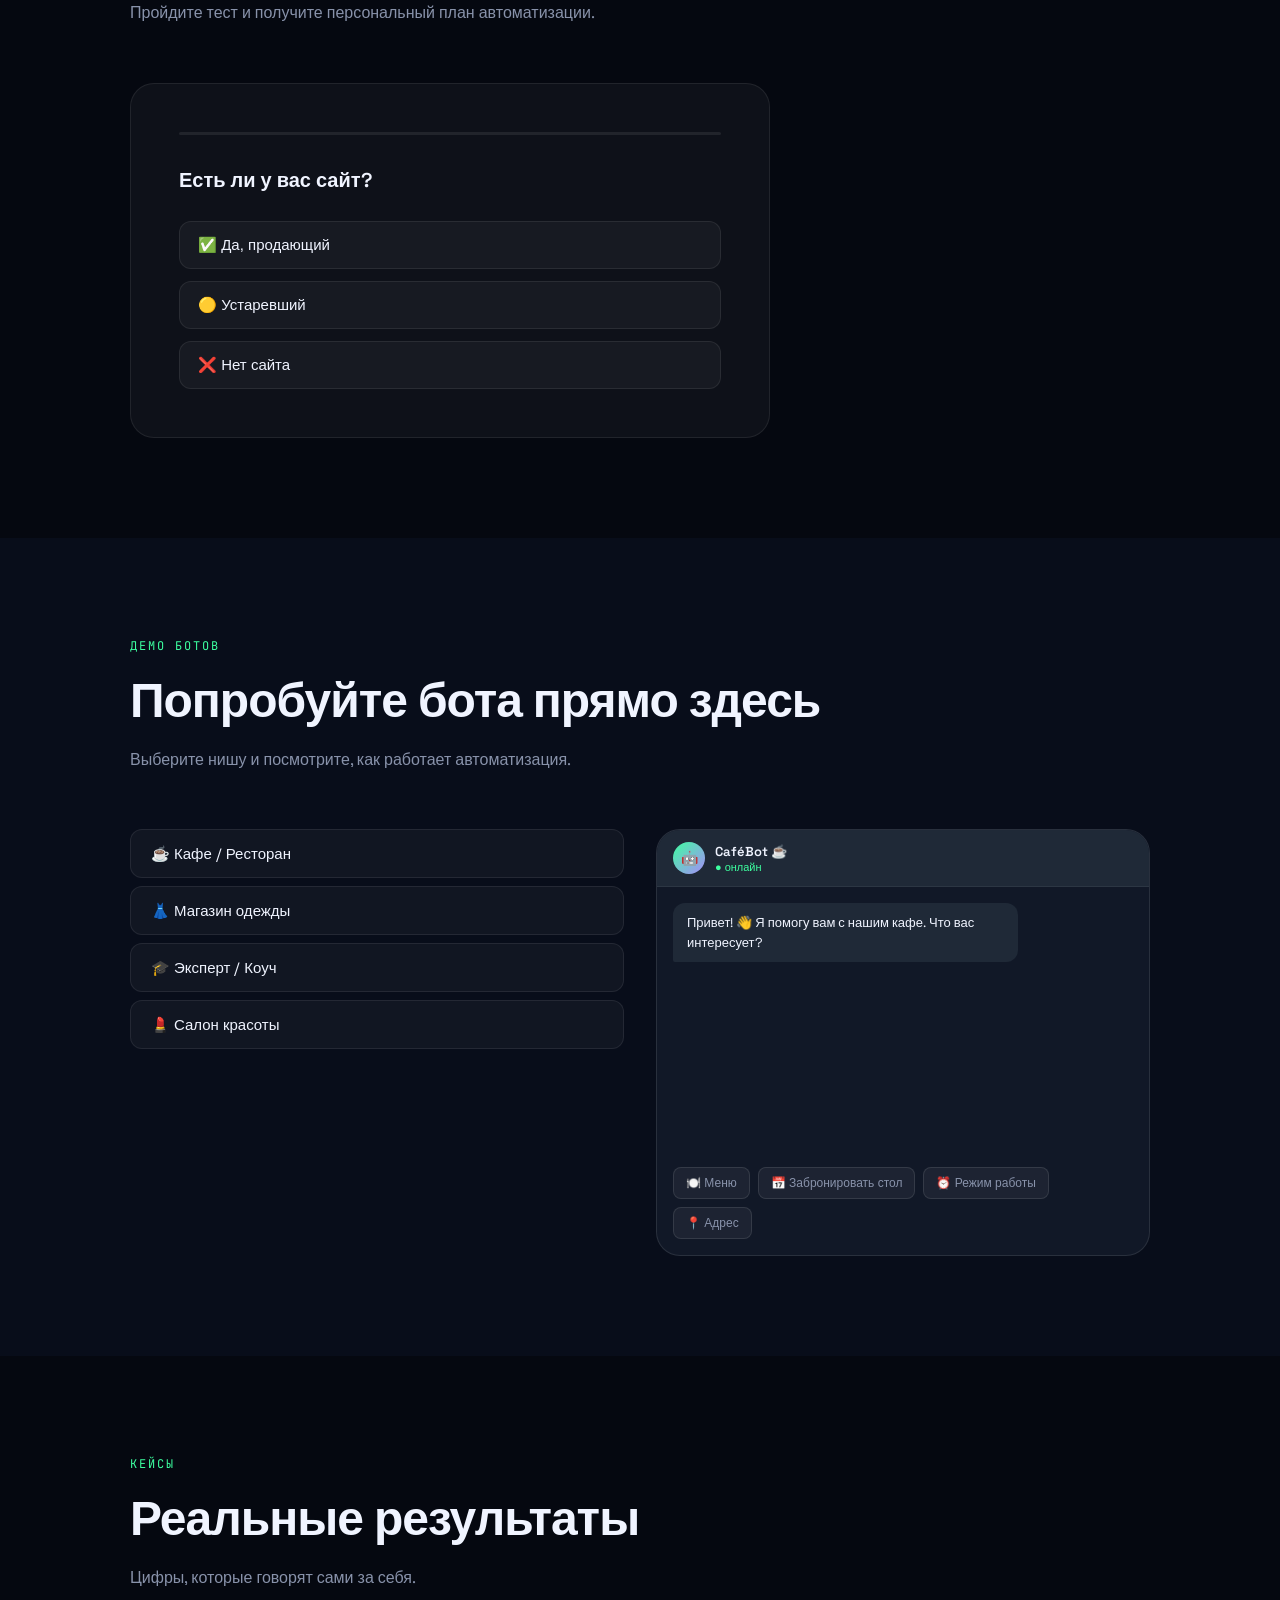
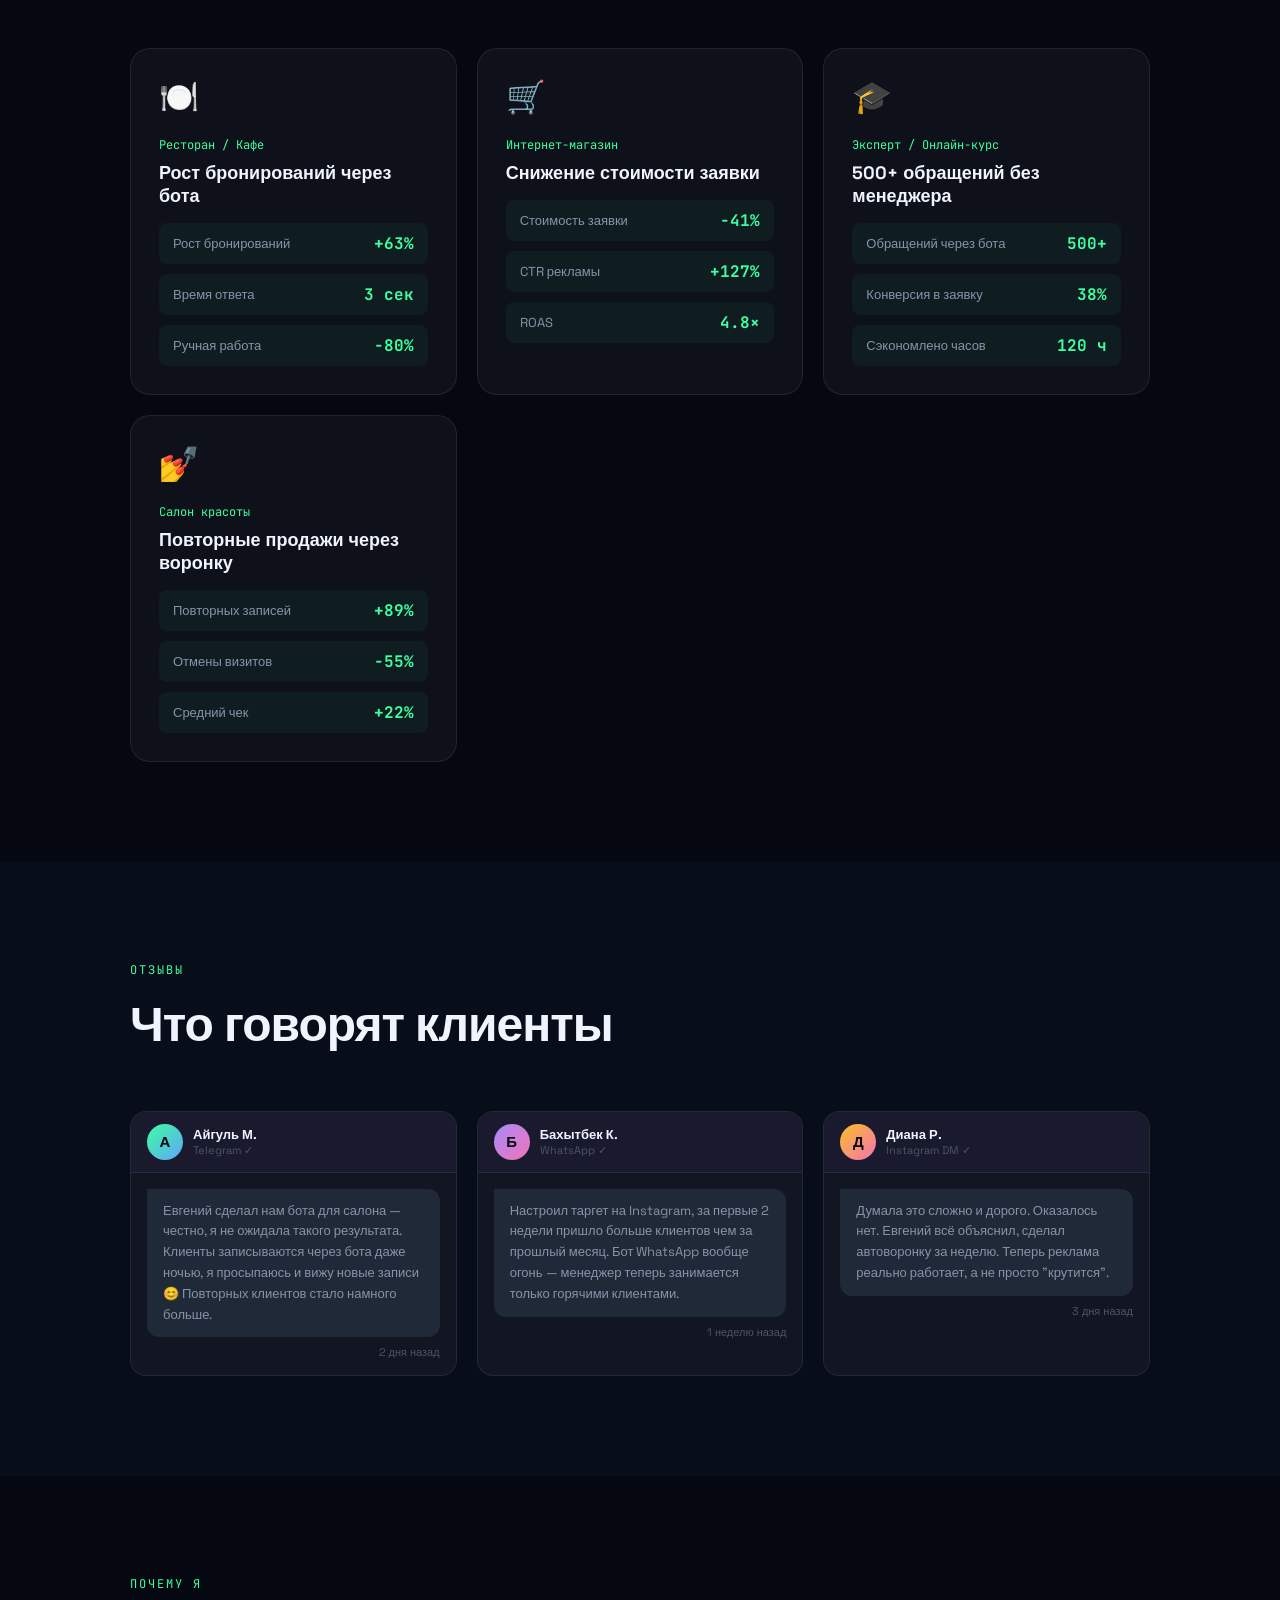
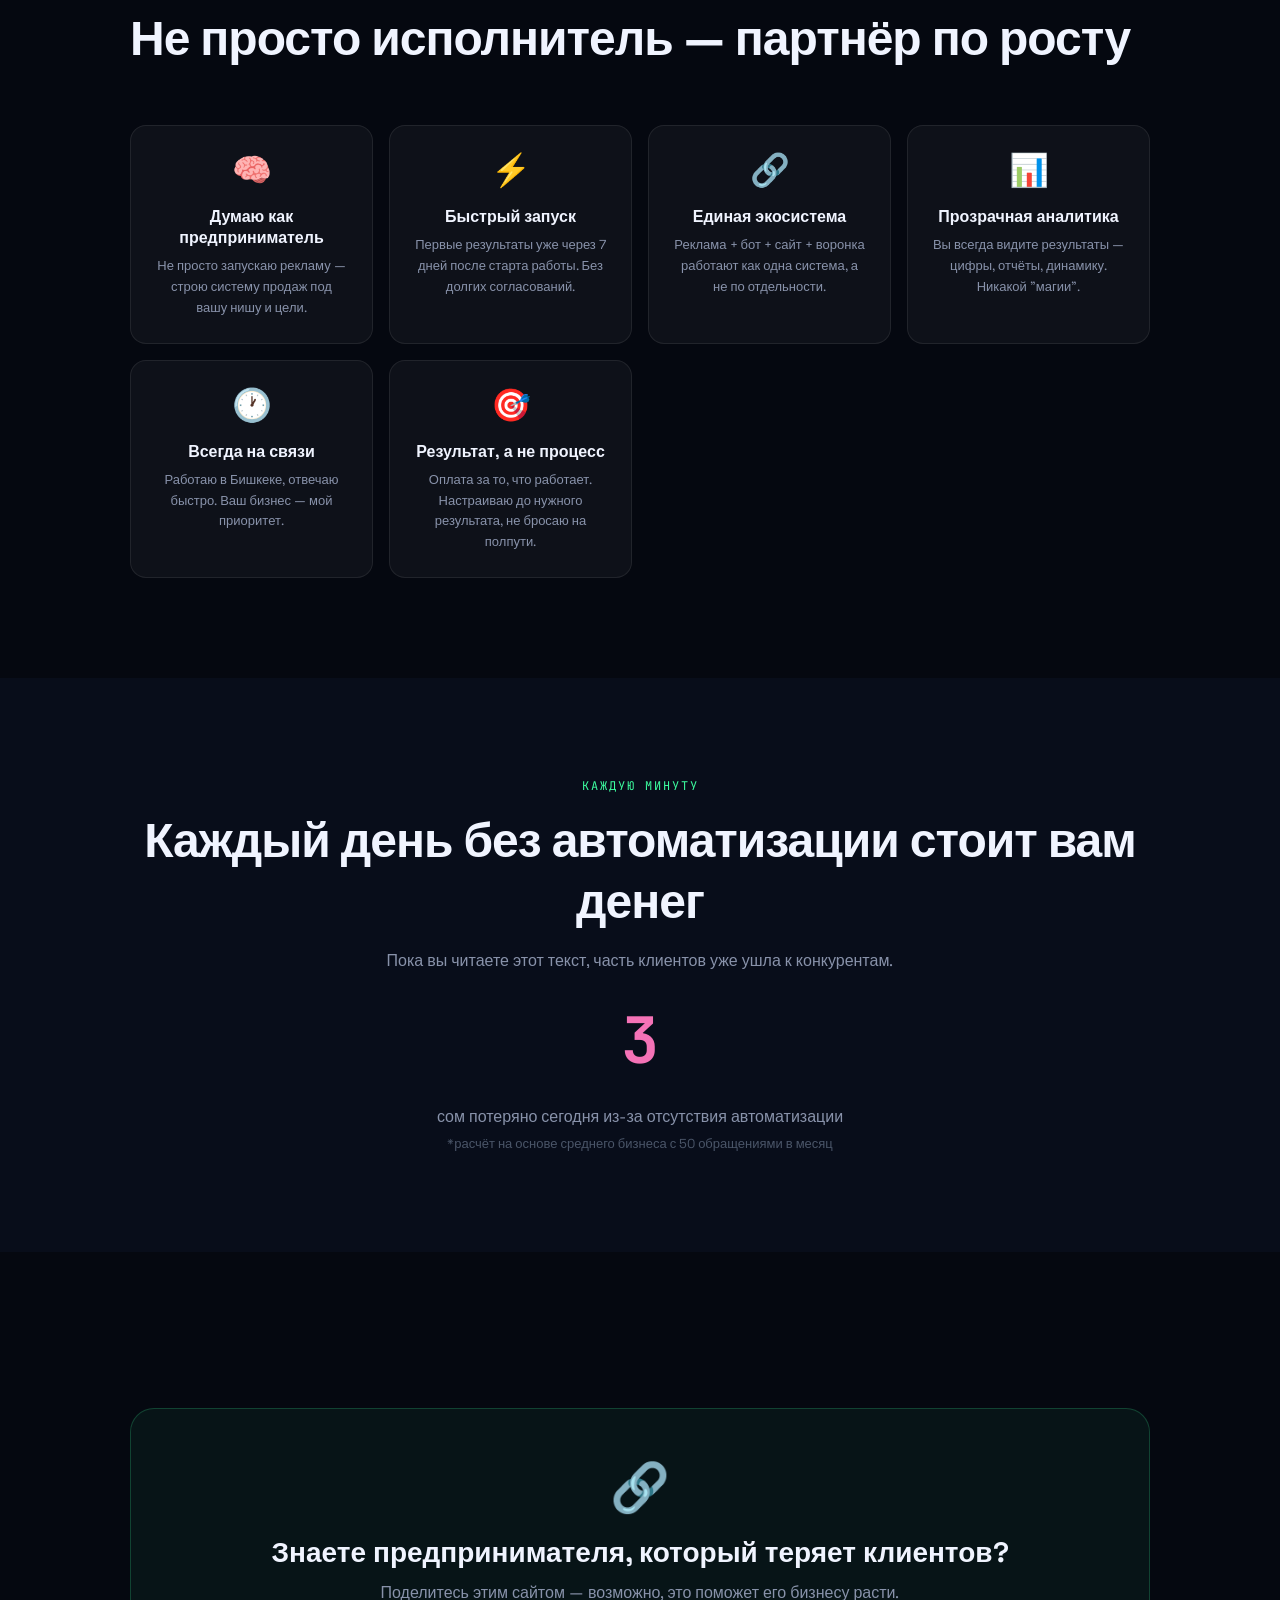
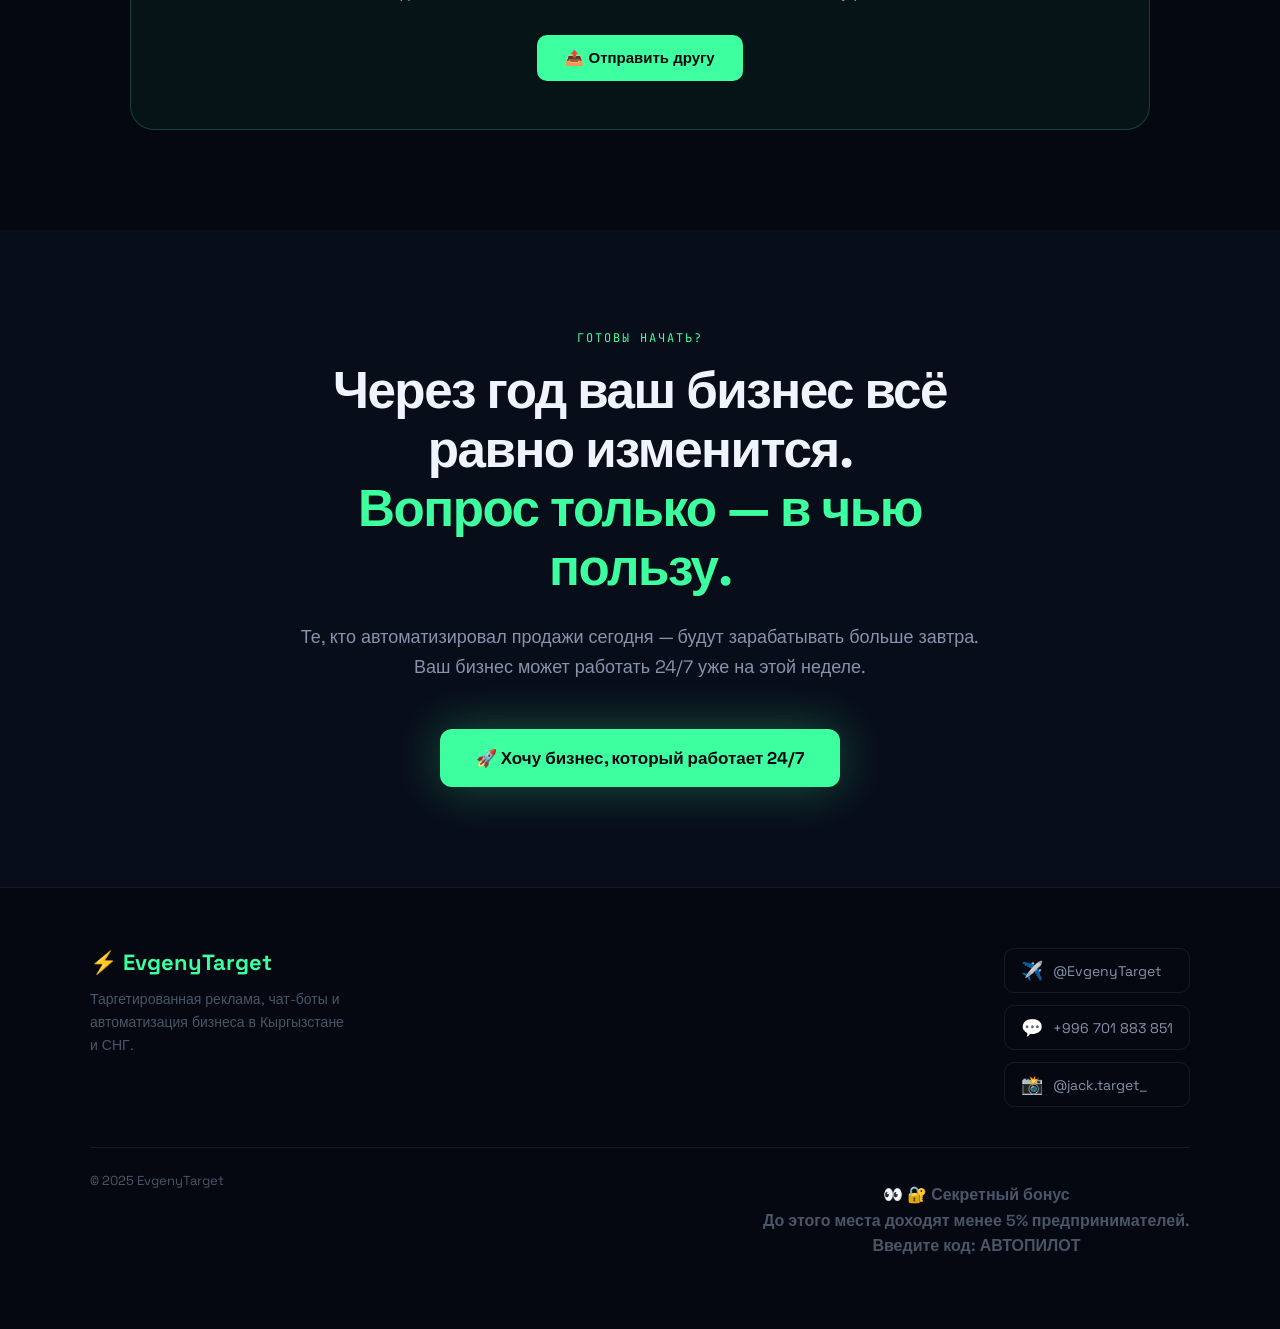
==== commit ed7ae0e1: "Update index.html" ====
--- a/index.html
+++ b/index.html
@@ -598,7 +598,7 @@
   <div id="easter-prompt">
     <div style="font-size:56px;margin-bottom:16px">🔐</div>
     <h2 style="font-size:28px;font-weight:700;margin-bottom:8px">Нашли секретный уровень?</h2>
-    <p style="color:var(--text2);margin-bottom:28px">Введите кодовое слово</p>
+    <p style="color:var(--text2);margin-bottom:28px">Введите кодовое слово"АВТОПИЛОТ" </p>
     <input class="easter-input" id="easter-input" placeholder="Введите кодовое слово..." onkeyup="checkEaster(this.value)" autocomplete="off">
     <p style="font-size:12px;color:var(--text3)">Подсказка: это то, чем работает ваш бизнес без вас</p>
   </div>
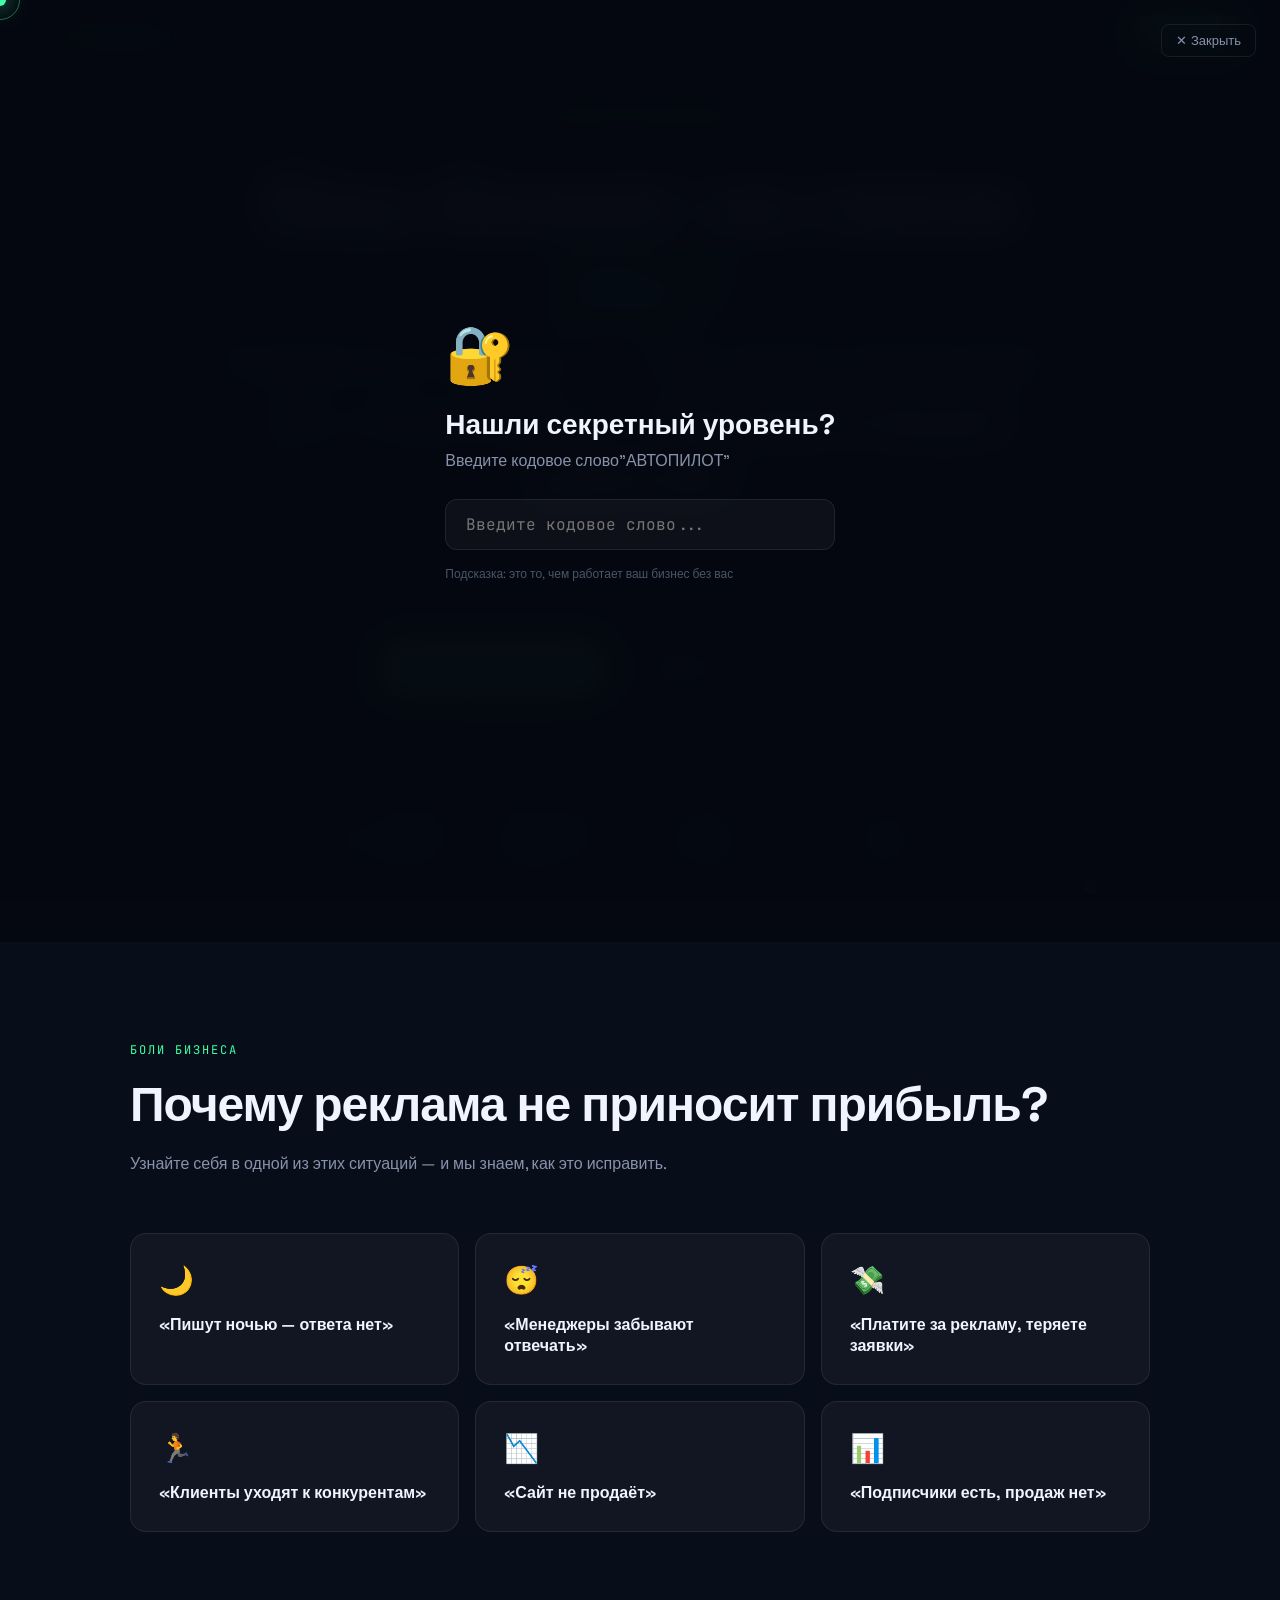
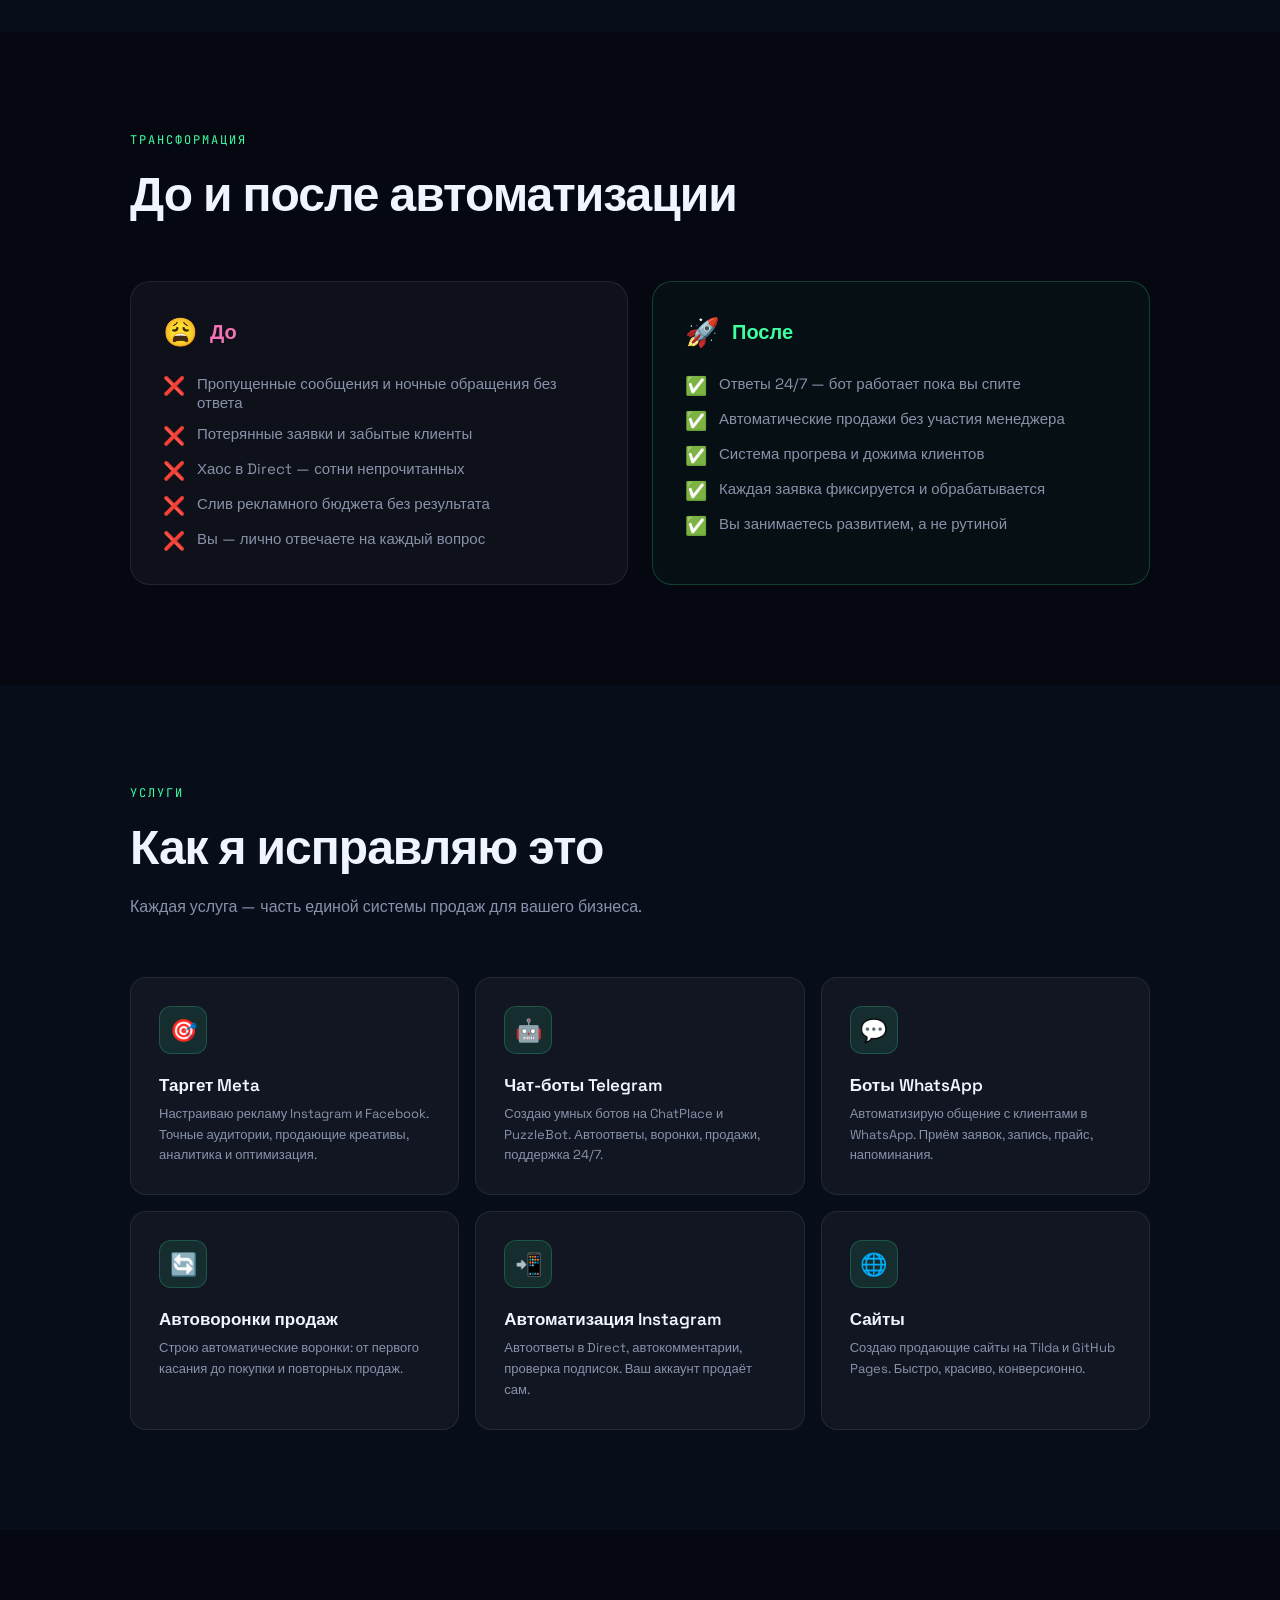
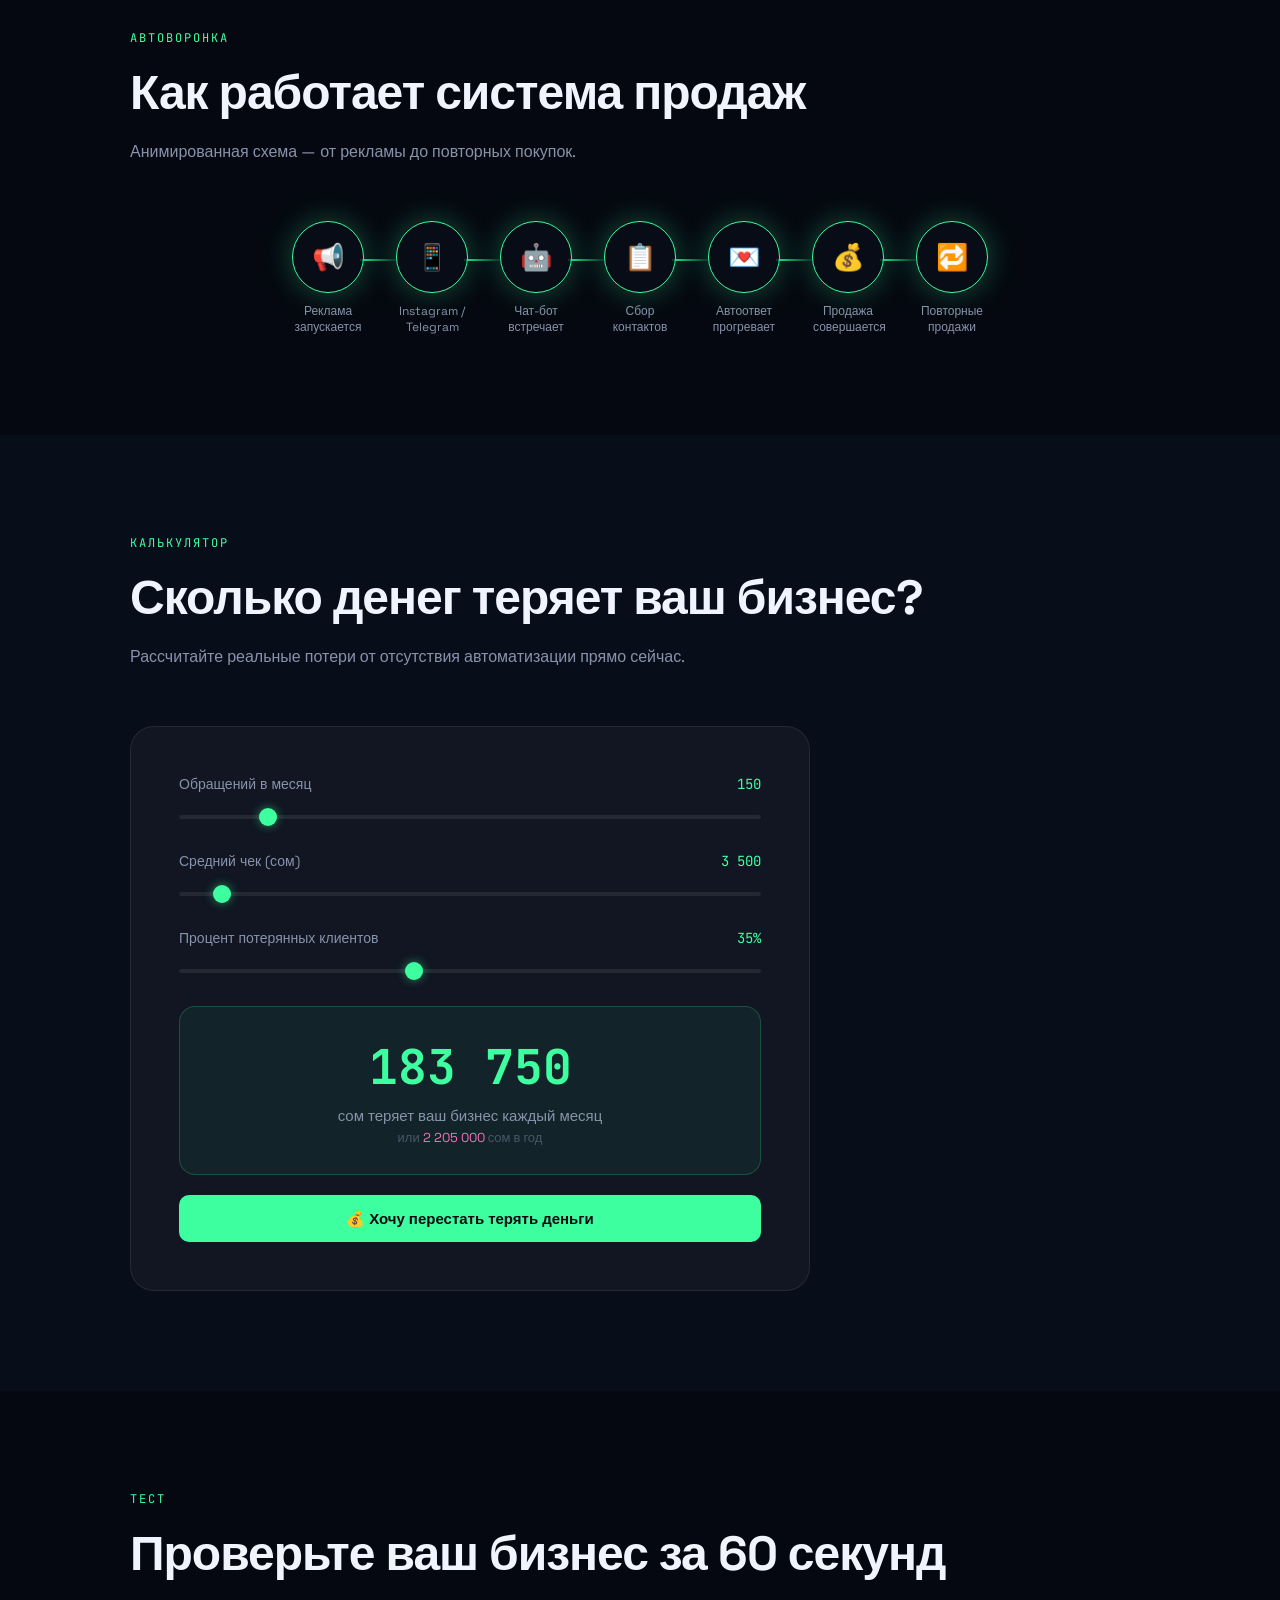
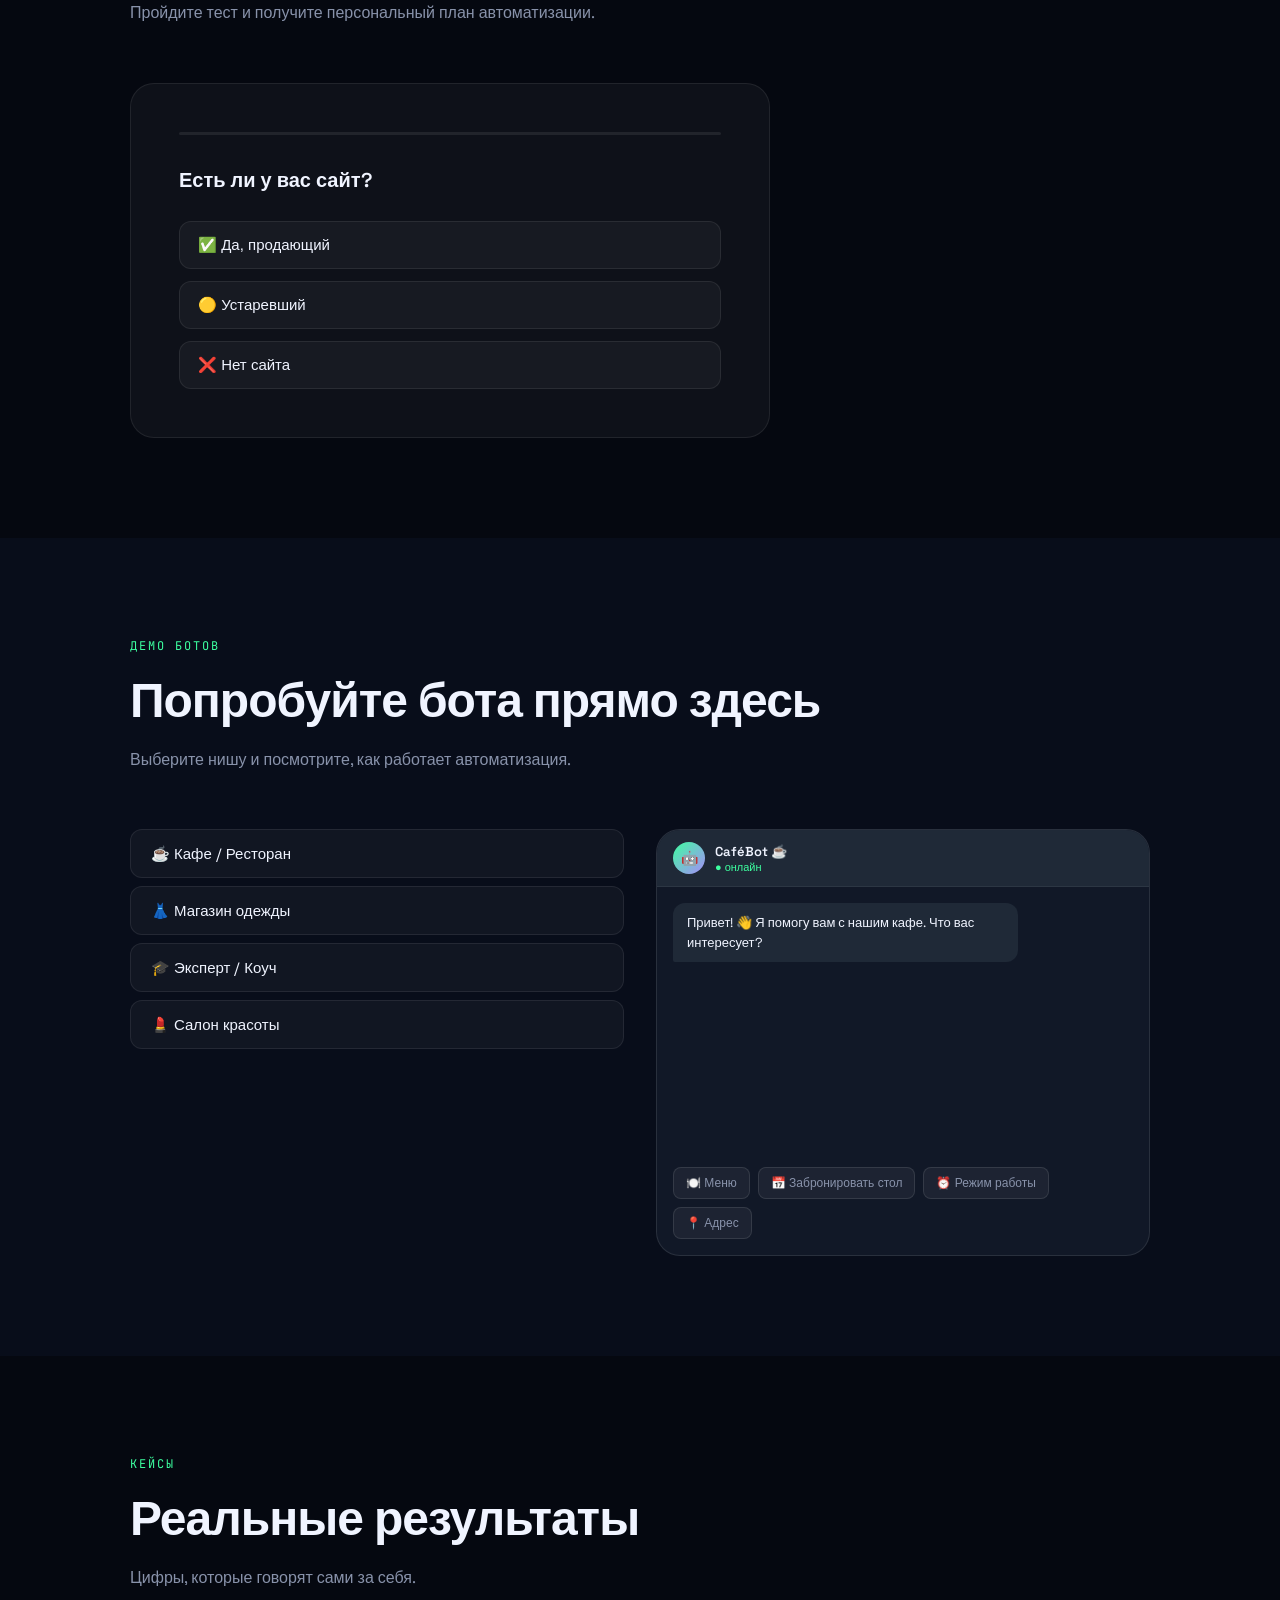
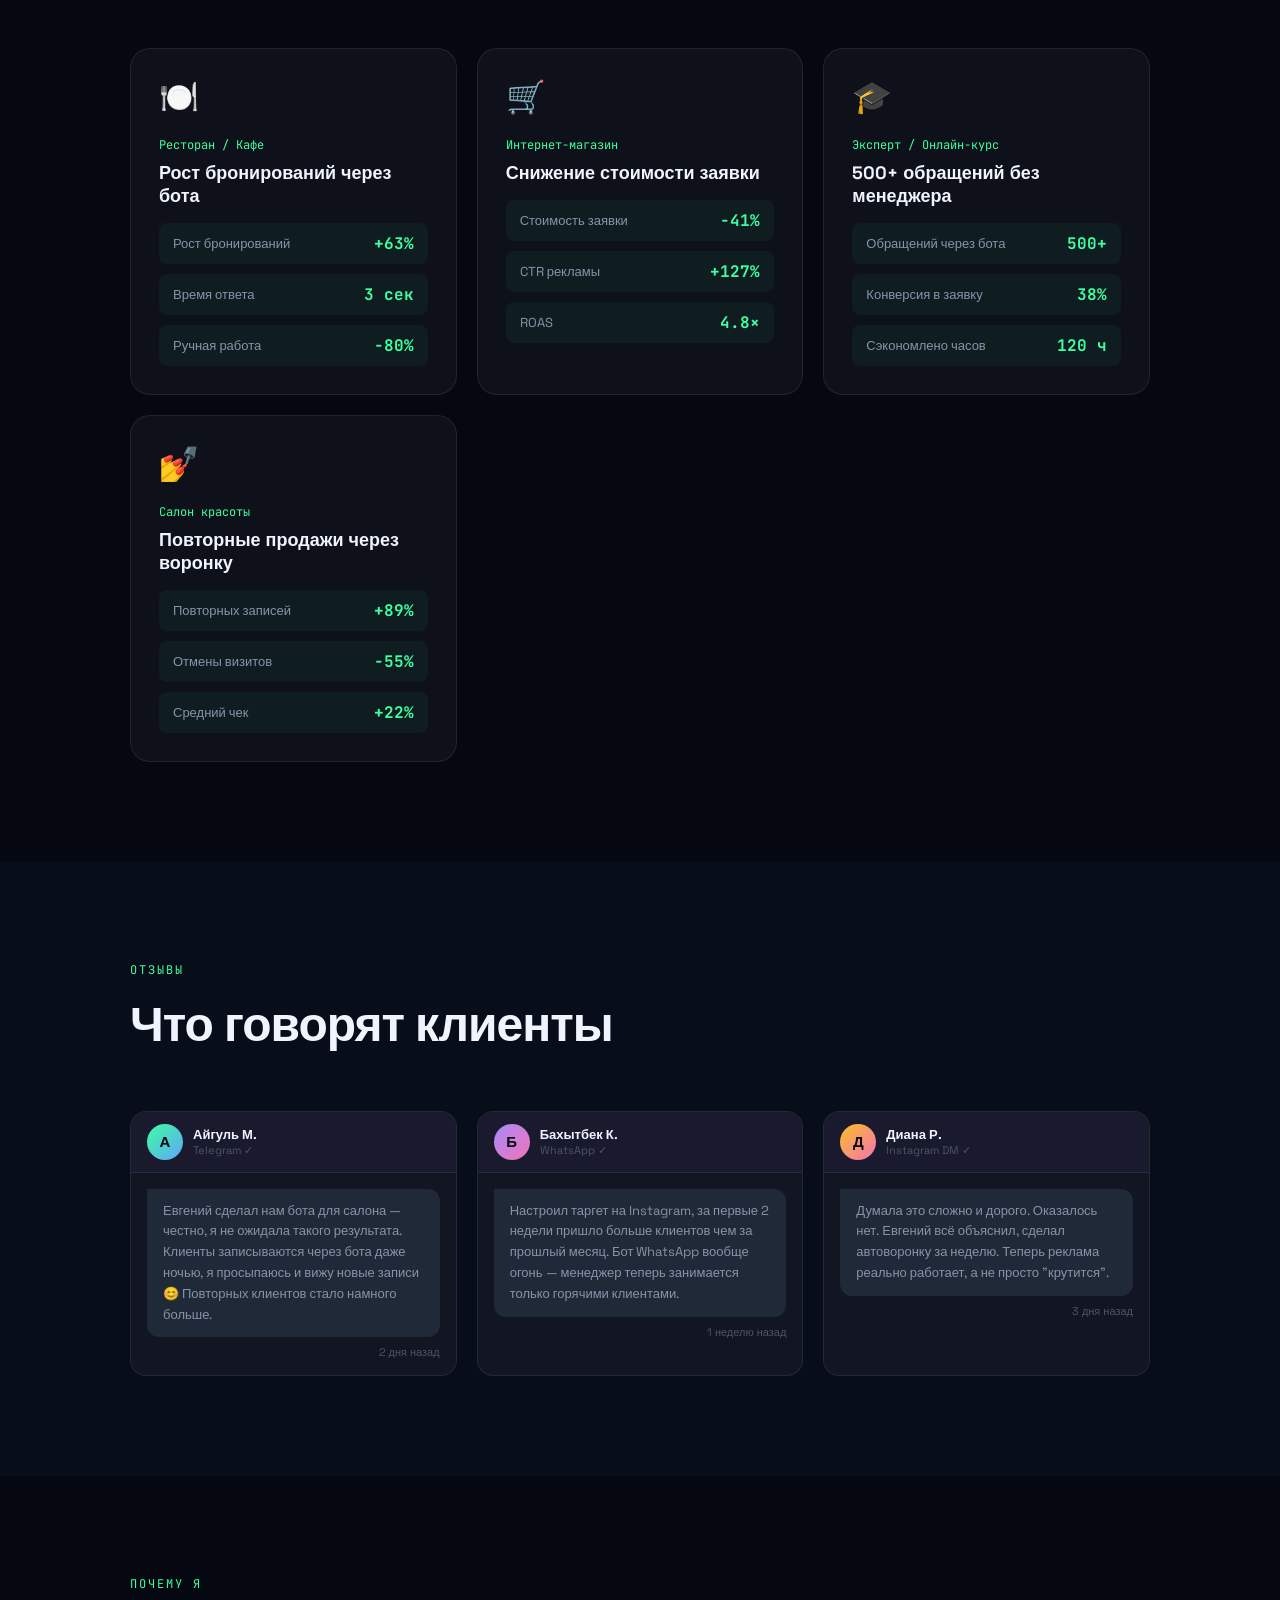
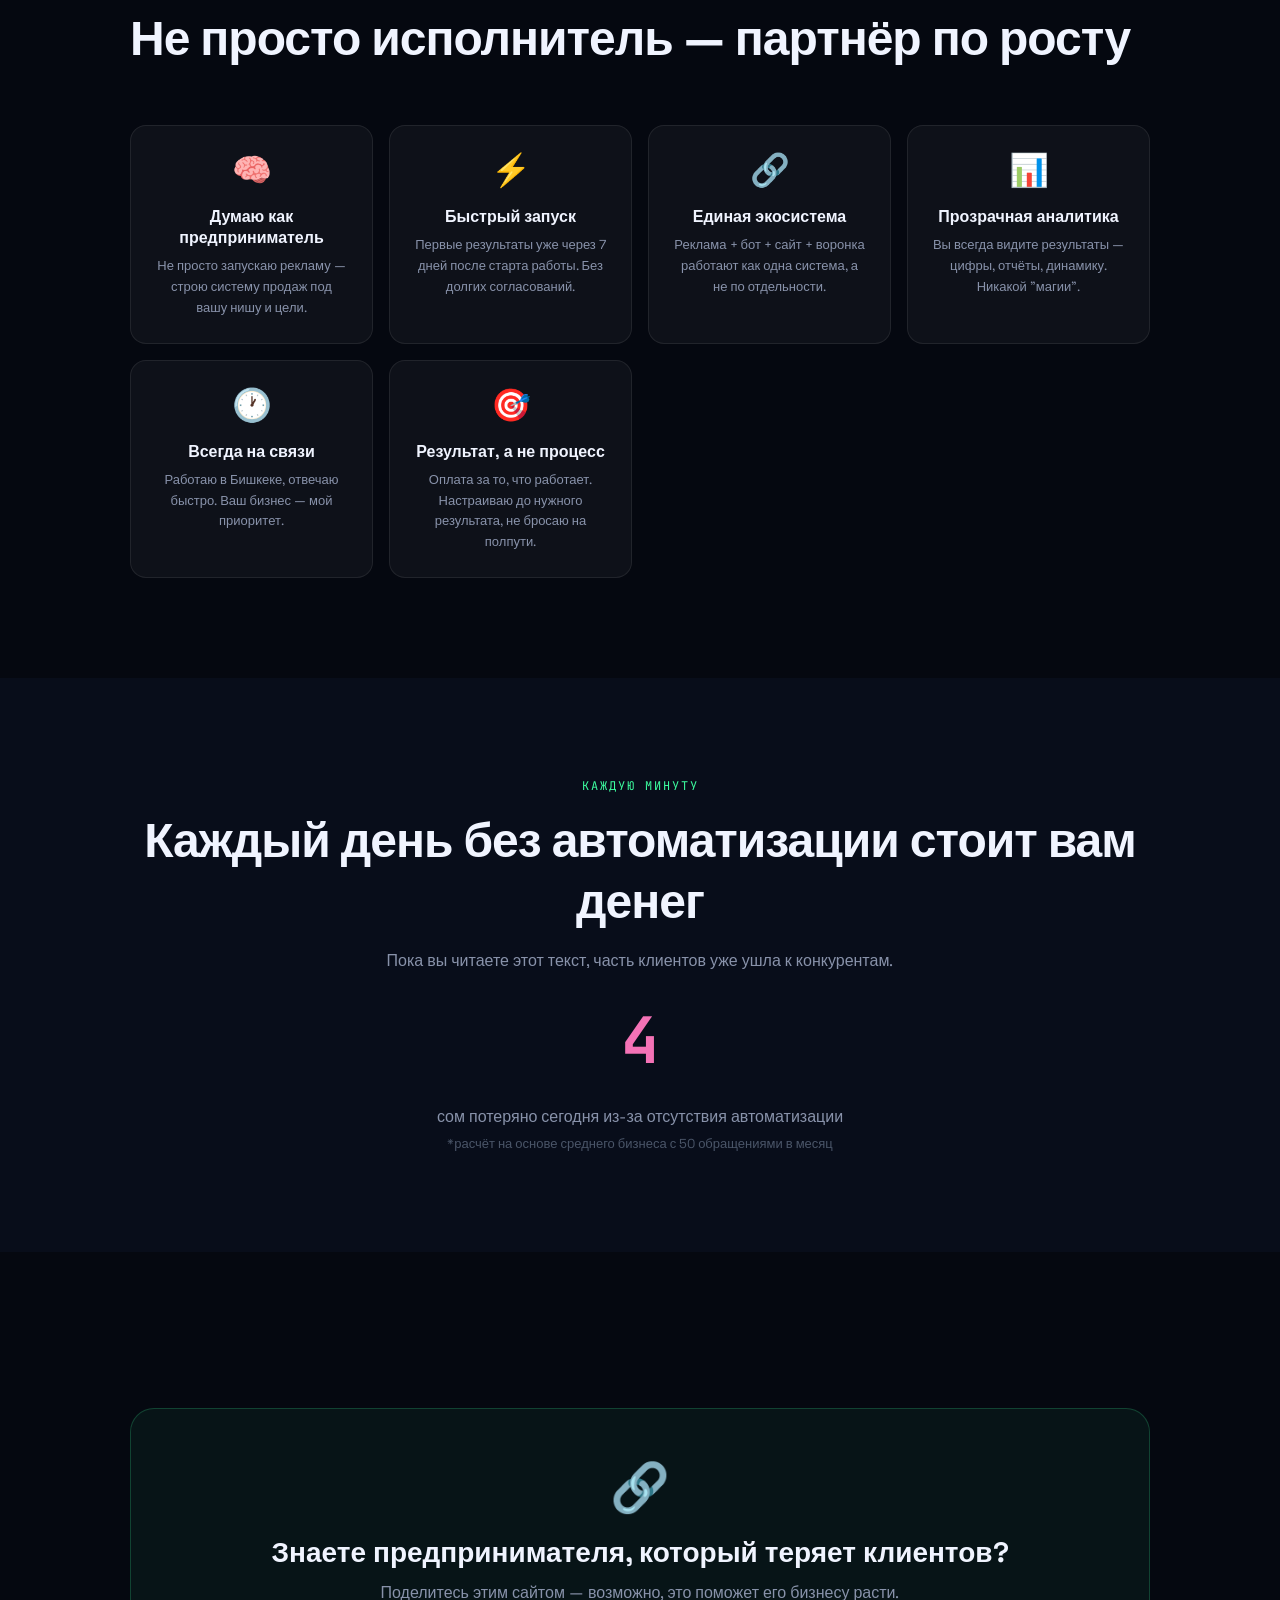
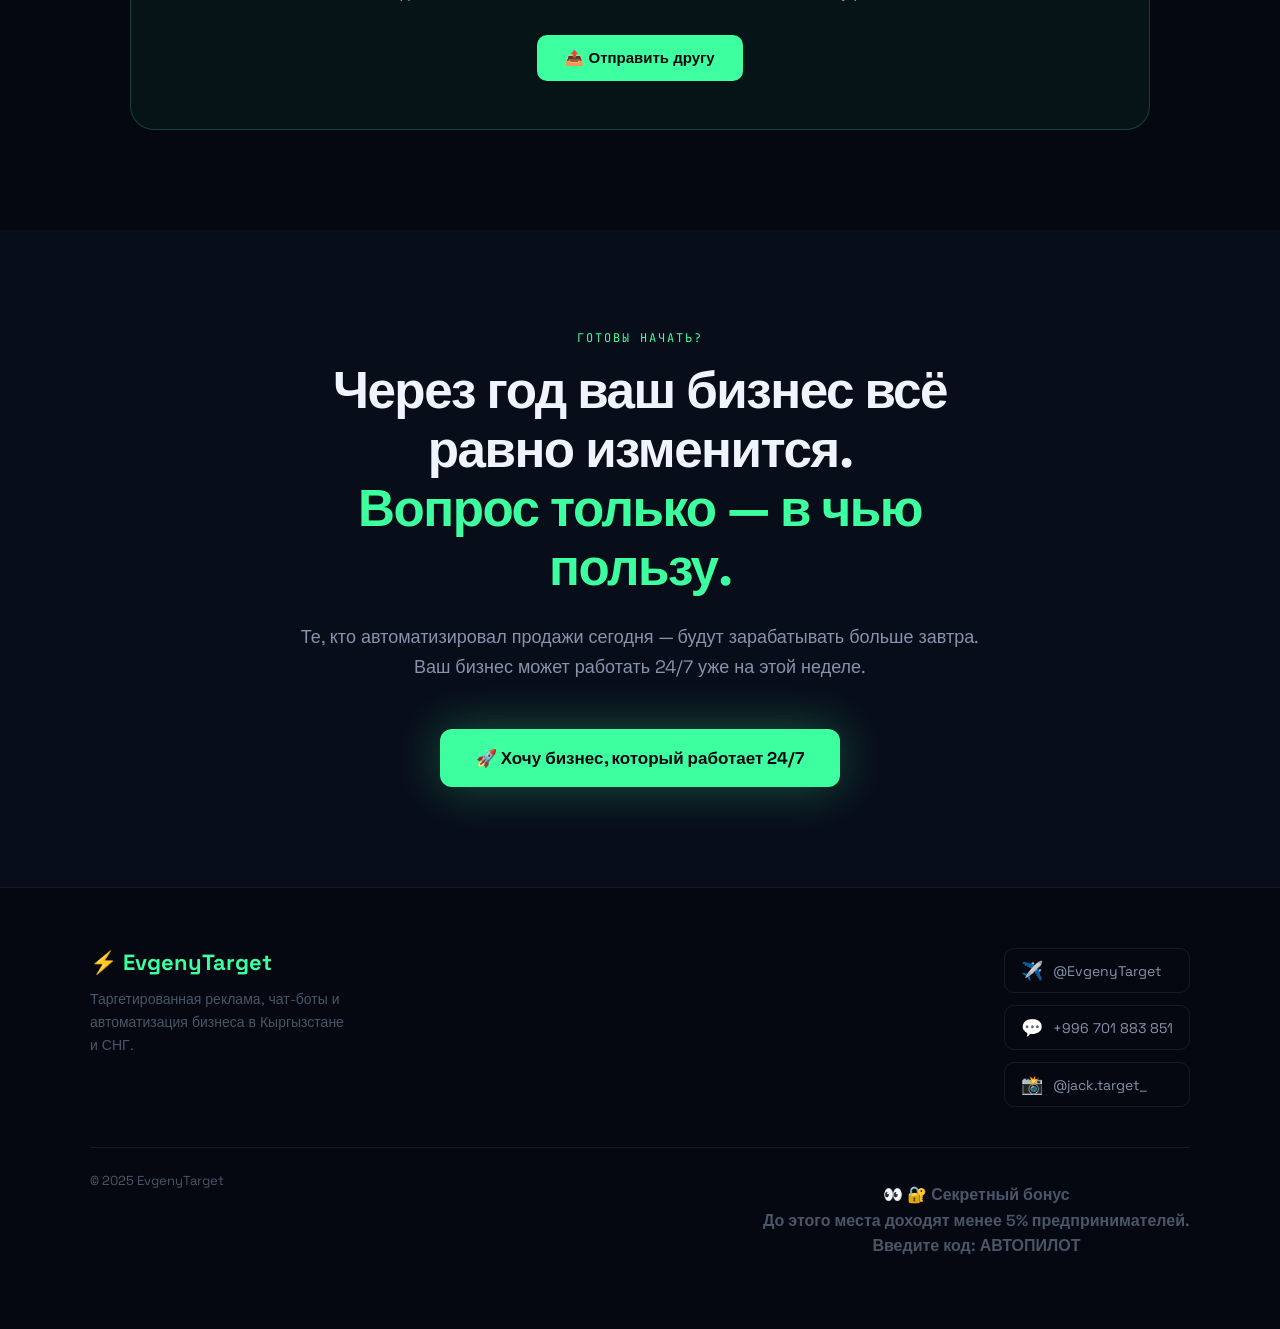
==== commit b012e5d4: "Update index.html" ====
--- a/index.html
+++ b/index.html
@@ -568,6 +568,16 @@
   .footer-inner{flex-direction:column}
 }
 </style>
+  <!-- Google Analytics -->
+<script async src="https://www.googletagmanager.com/gtag/js?id=G-XSJ20W1XTS"></script>
+<script>
+  window.dataLayer = window.dataLayer || [];
+  function gtag(){dataLayer.push(arguments);}
+  gtag('js', new Date());
+
+  gtag('config', 'G-XSJ20W1XTS');
+</script>
+
 </head>
 <body>
 
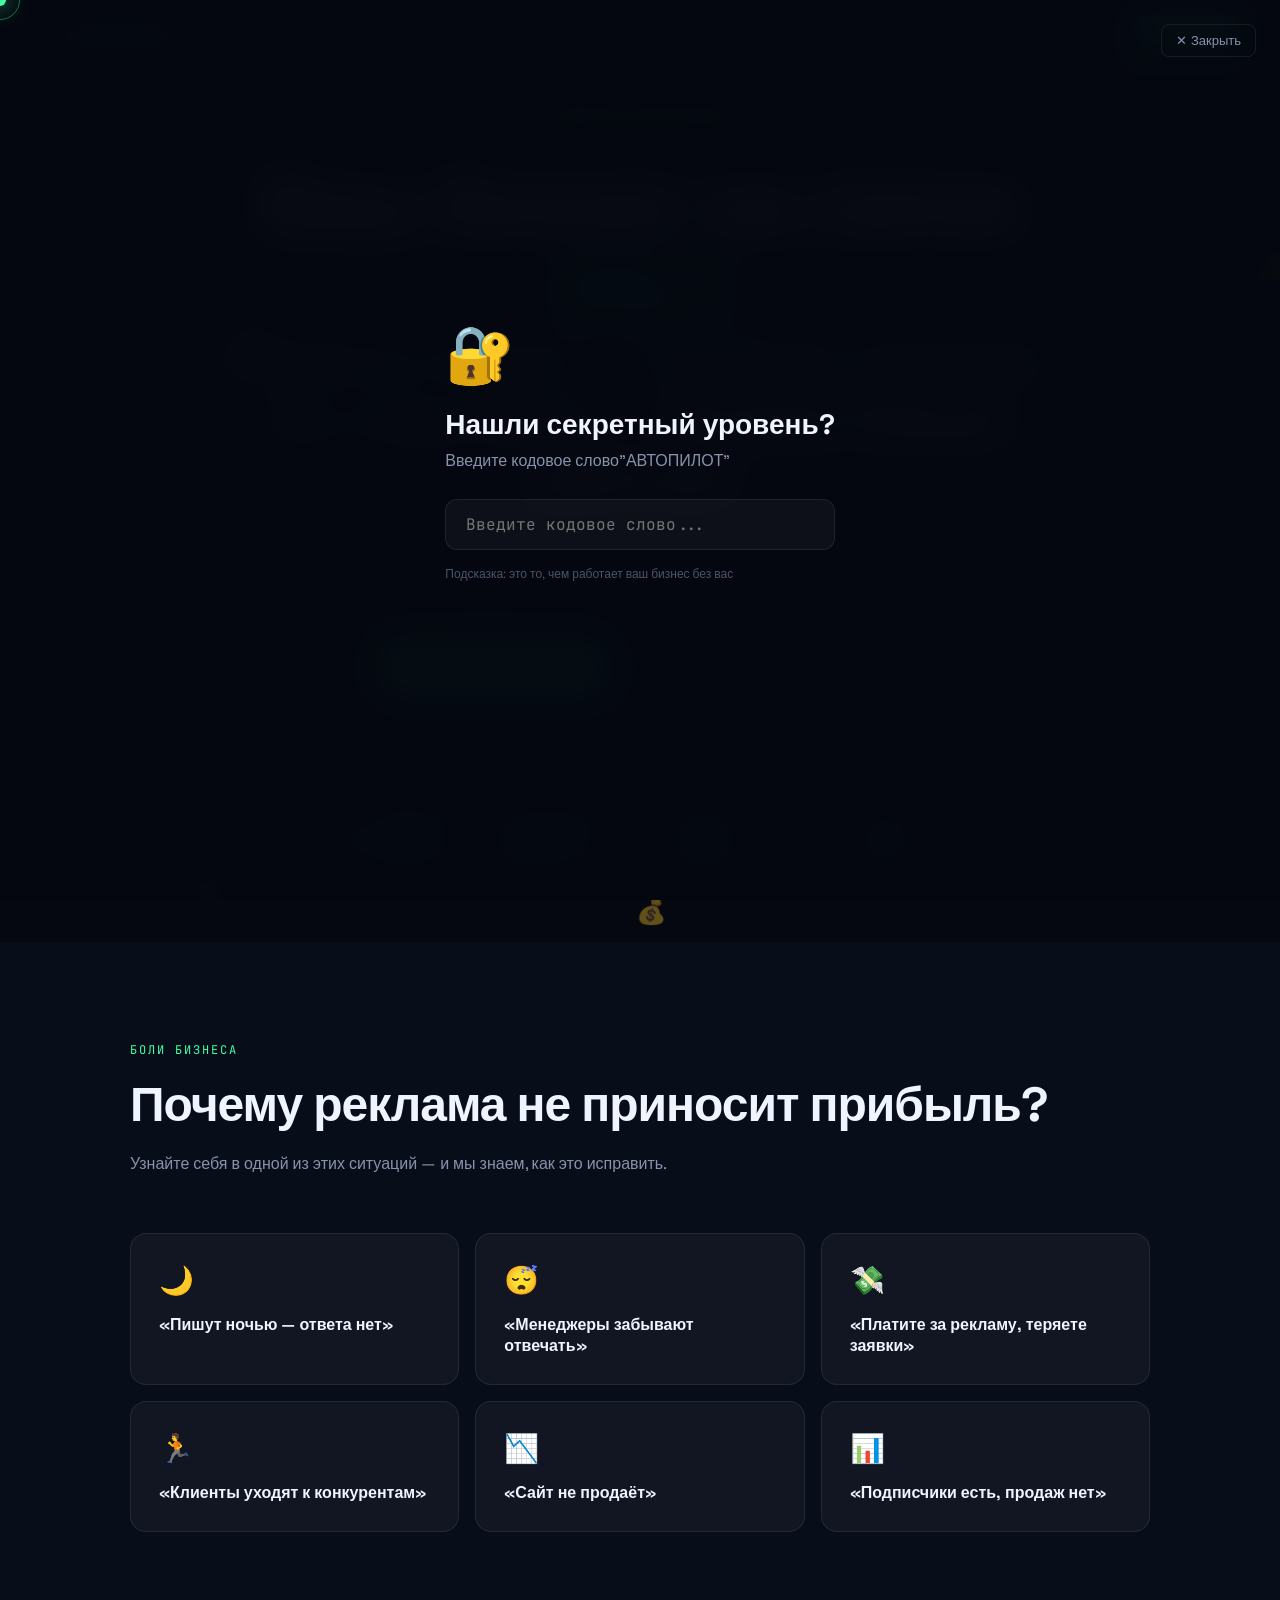
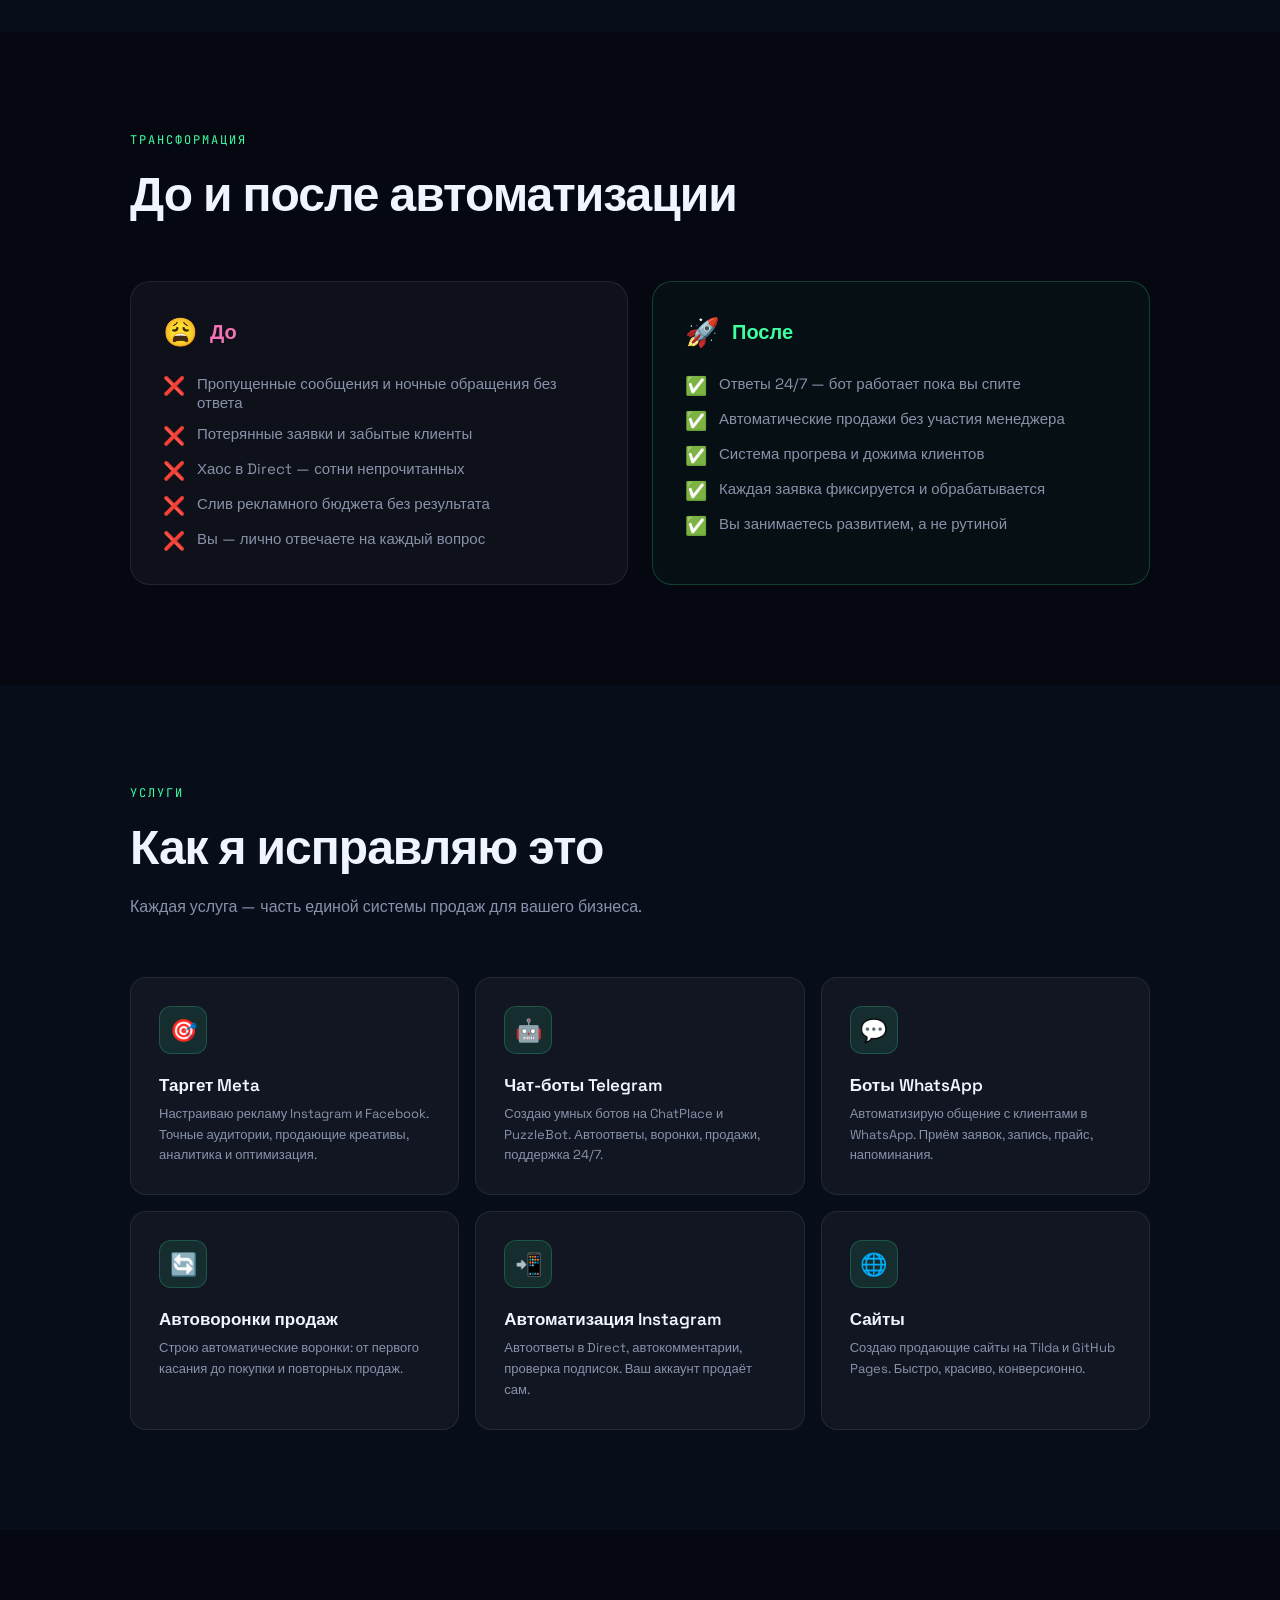
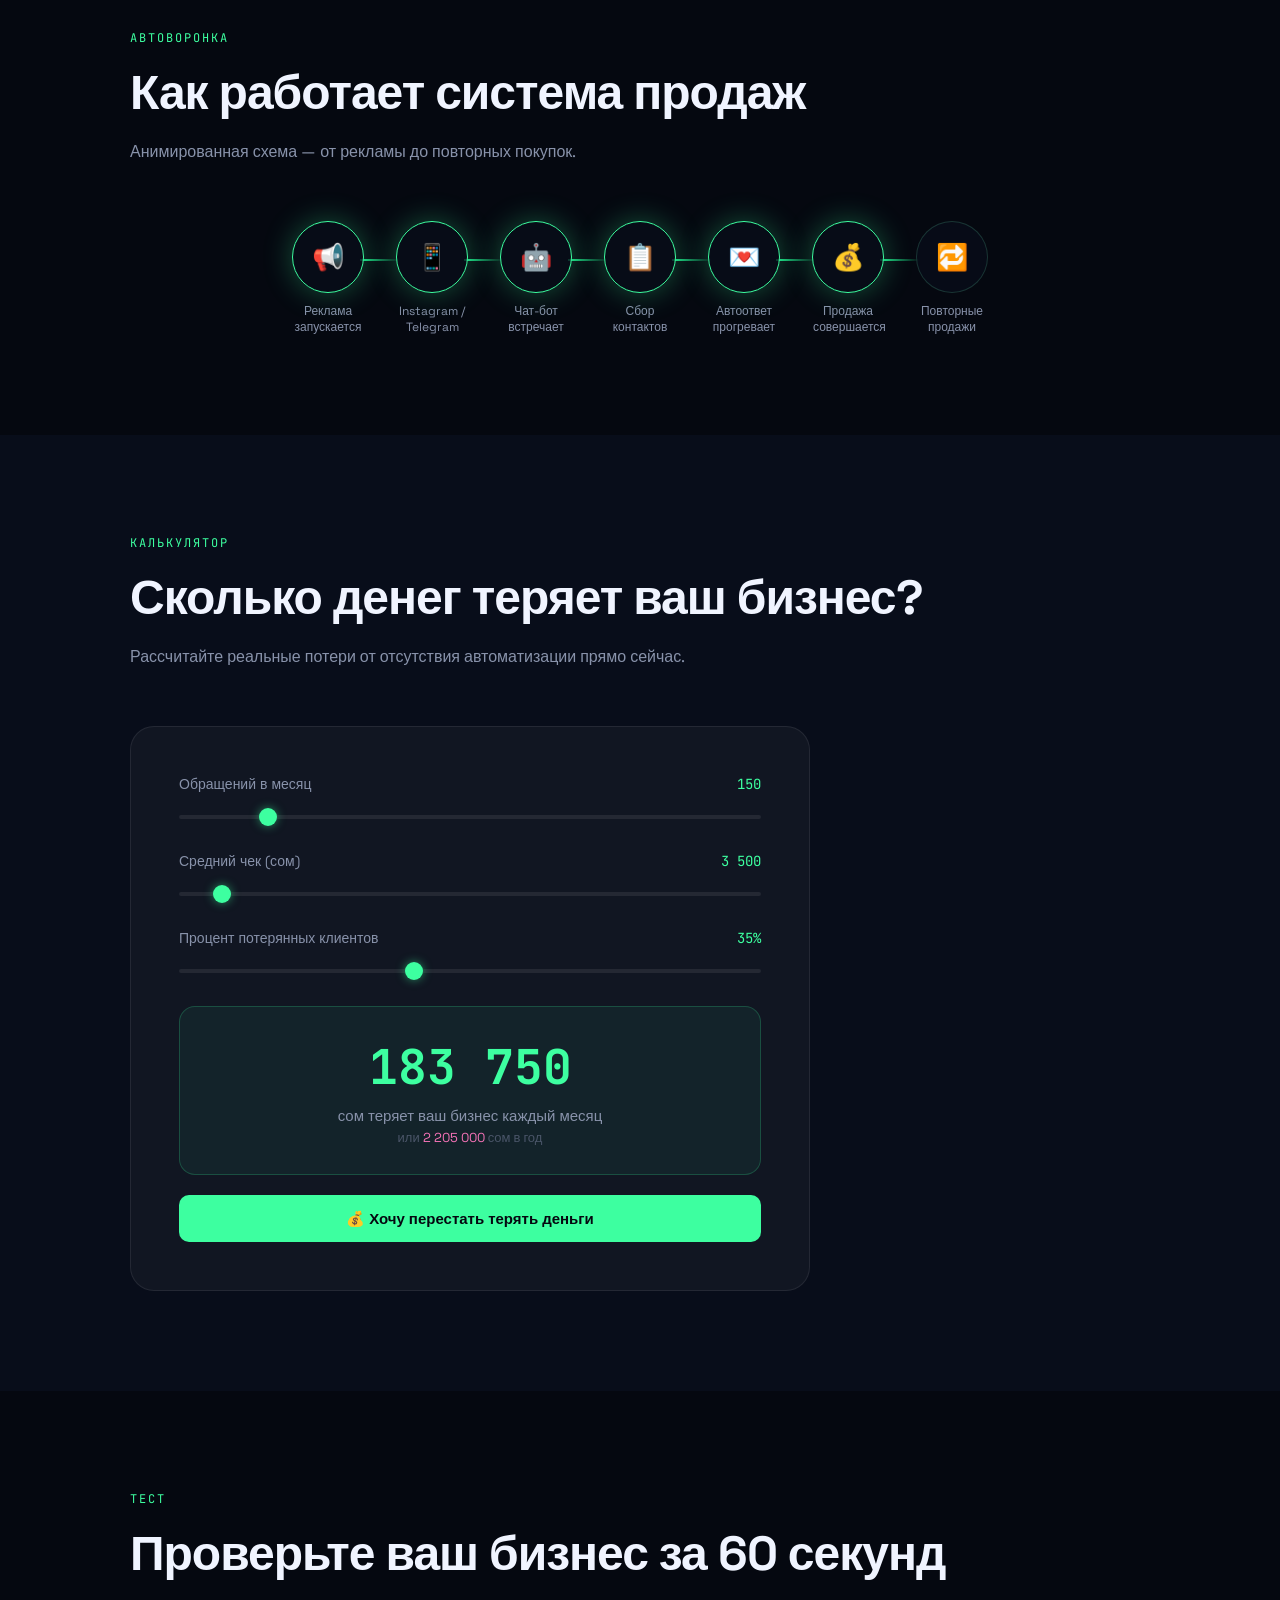
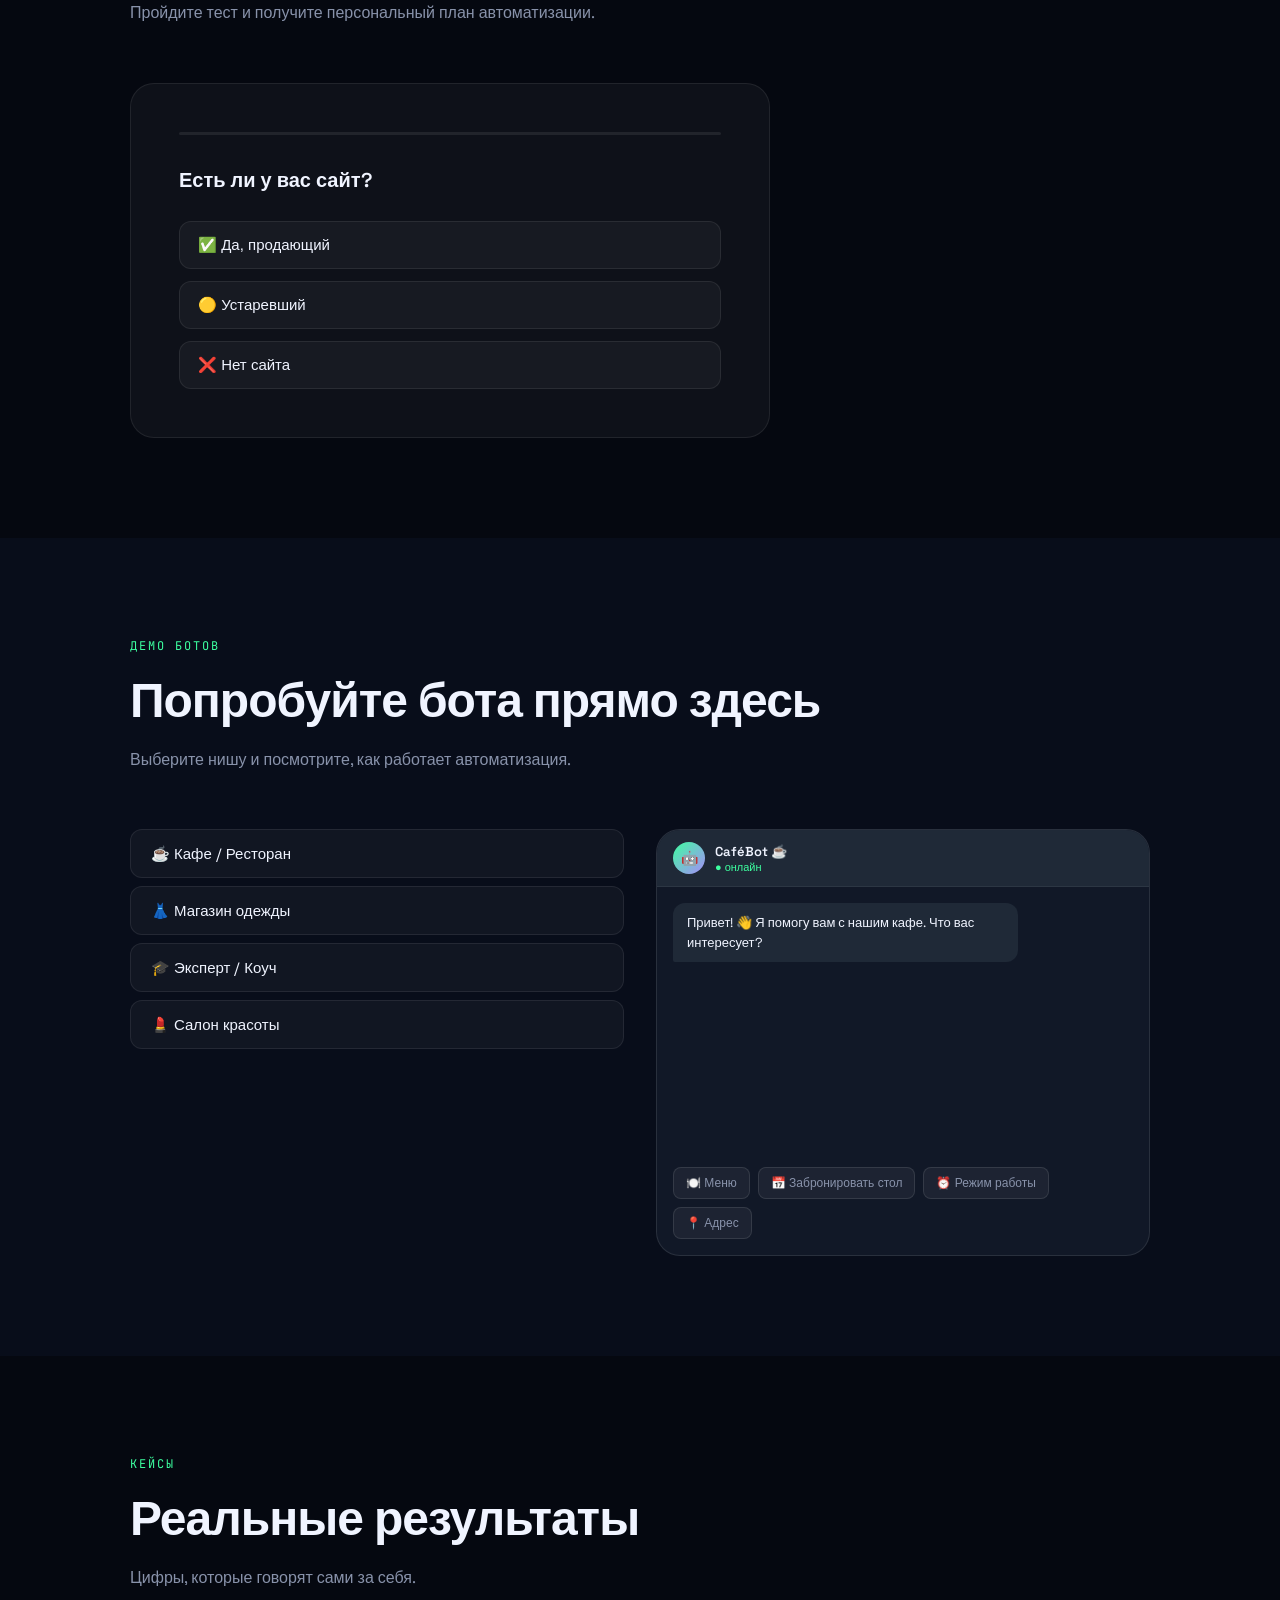
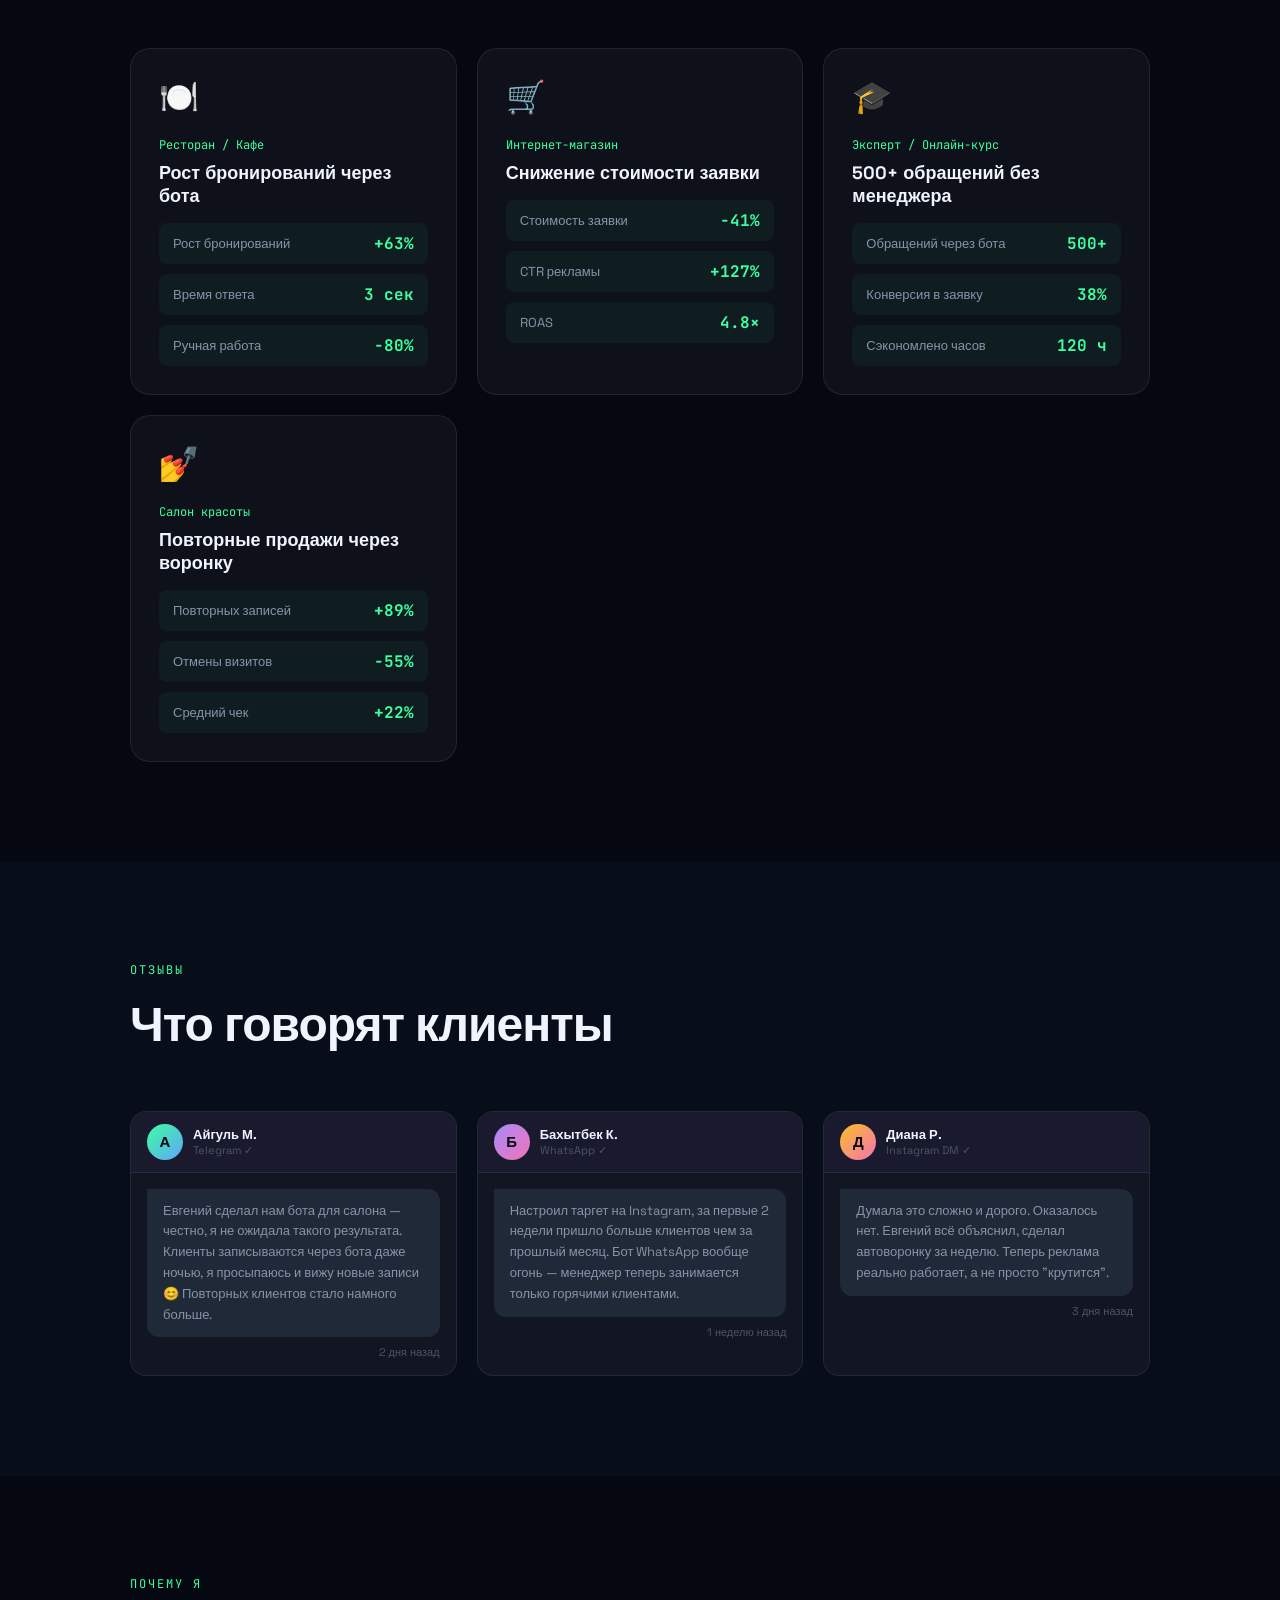
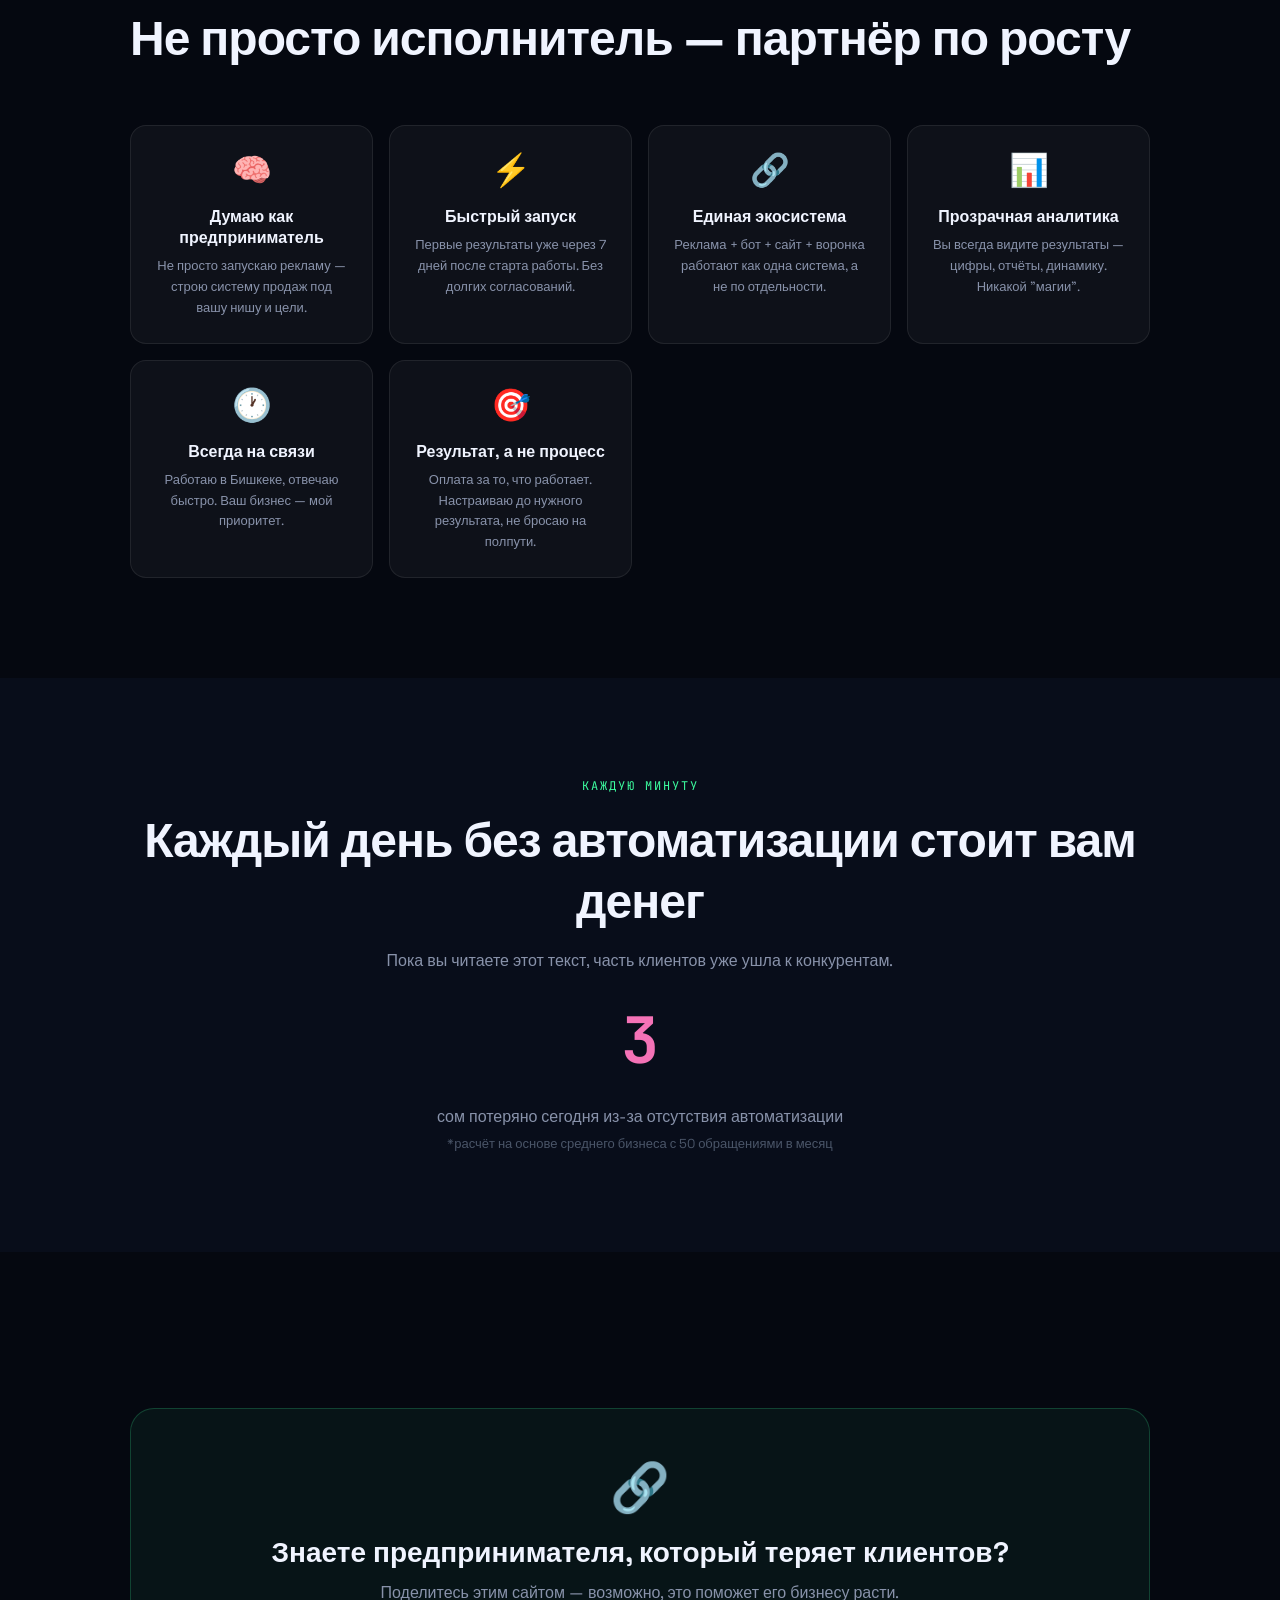
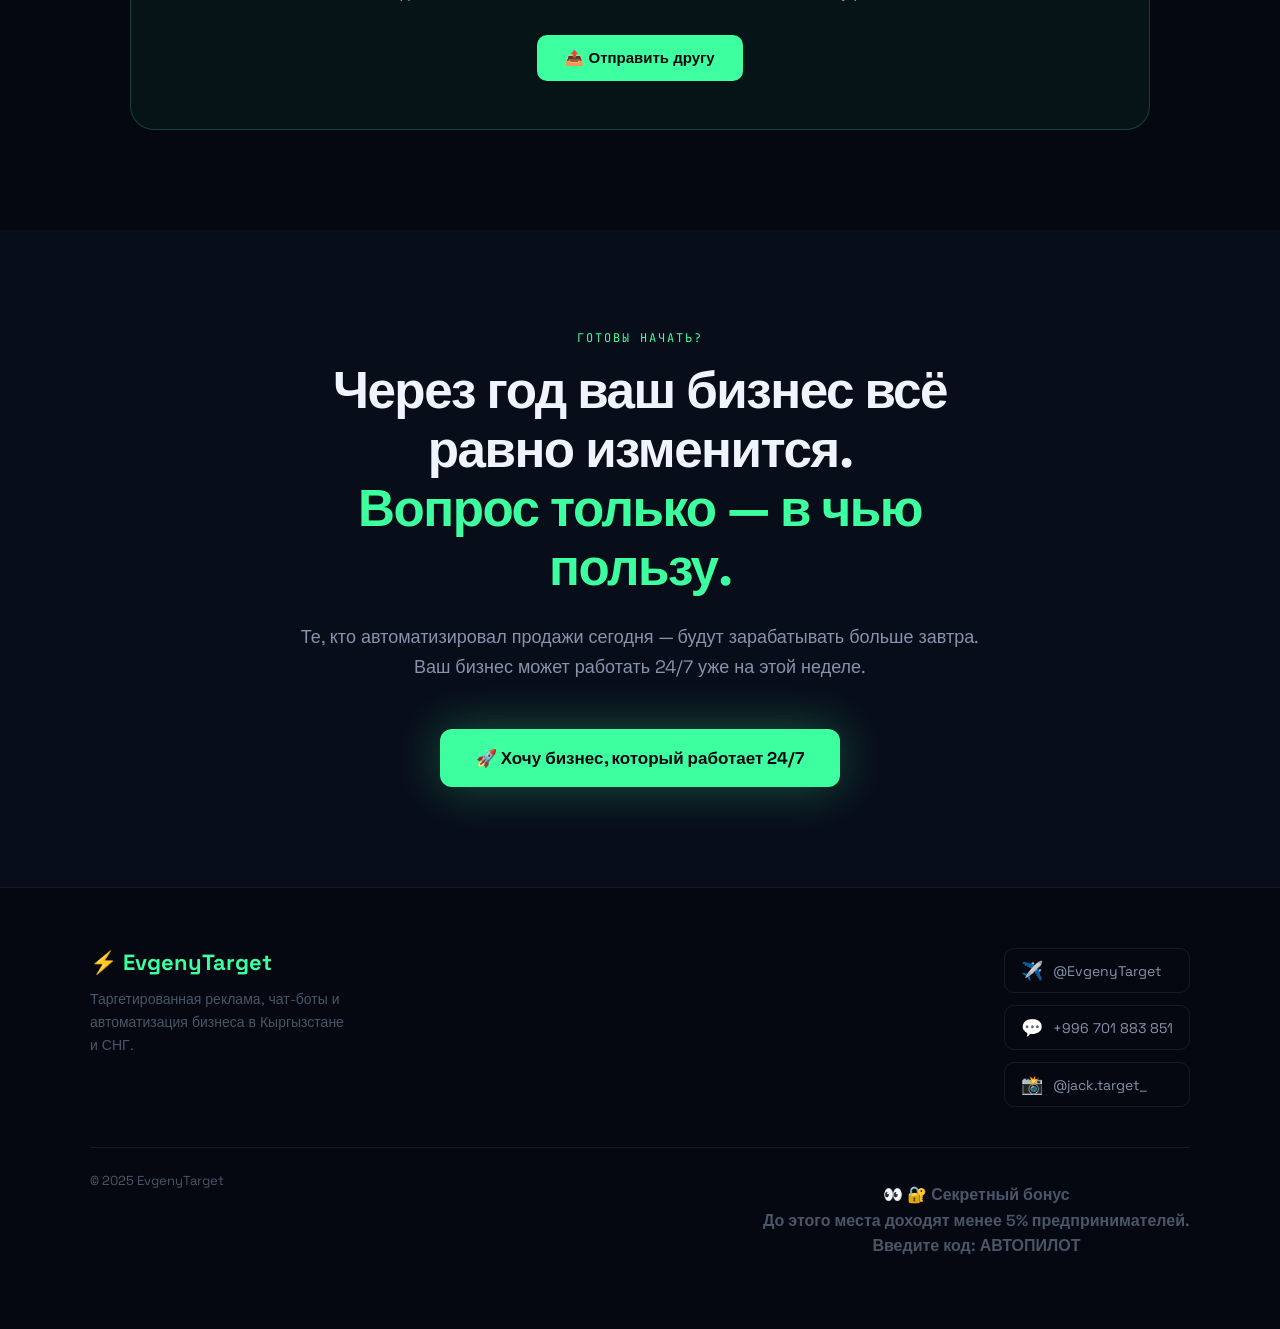
==== commit 5aabd4e3: "Update index.html" ====
--- a/index.html
+++ b/index.html
@@ -568,14 +568,14 @@
   .footer-inner{flex-direction:column}
 }
 </style>
-  <!-- Google Analytics -->
-<script async src="https://www.googletagmanager.com/gtag/js?id=G-XSJ20W1XTS"></script>
+  <!-- Google tag (gtag.js) -->
+<script async src="https://www.googletagmanager.com/gtag/js?id=G-2D15B4YW2E"></script>
 <script>
   window.dataLayer = window.dataLayer || [];
   function gtag(){dataLayer.push(arguments);}
   gtag('js', new Date());
 
-  gtag('config', 'G-XSJ20W1XTS');
+  gtag('config', 'G-2D15B4YW2E');
 </script>
 
 </head>
